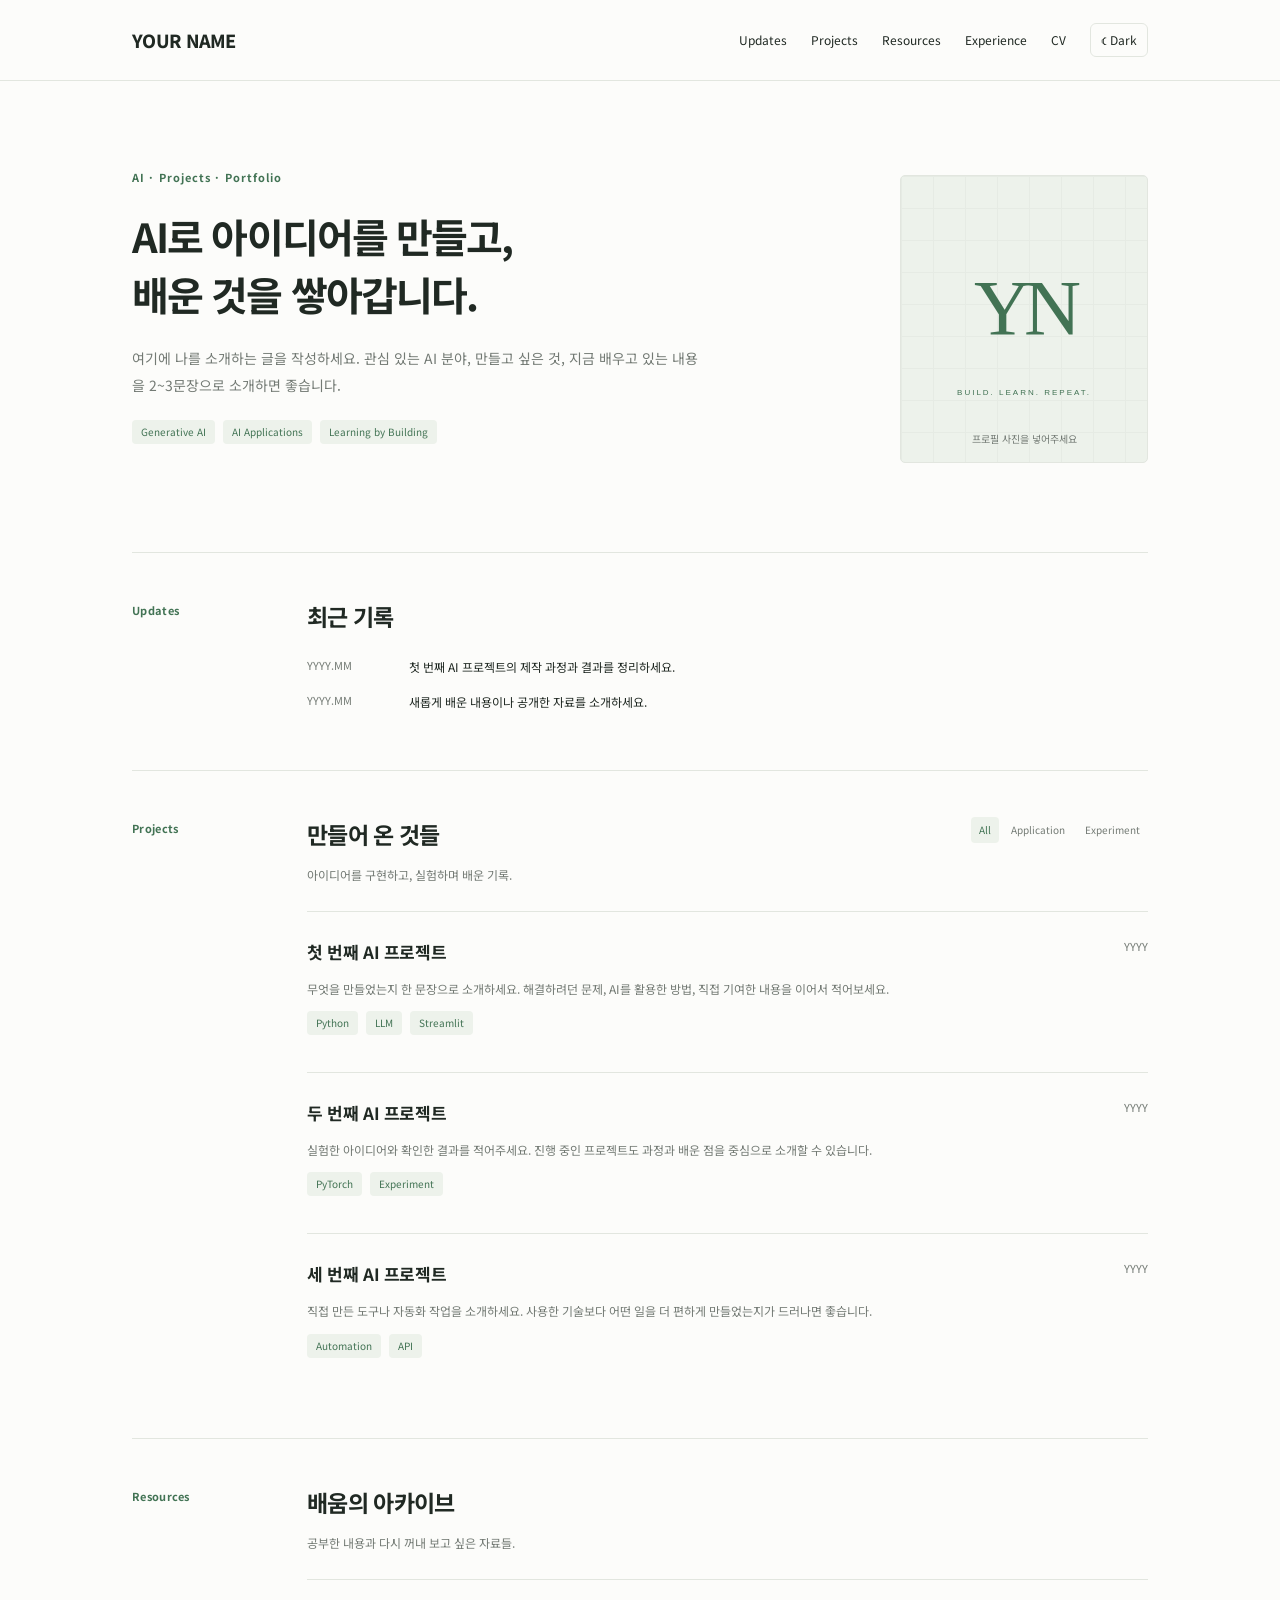
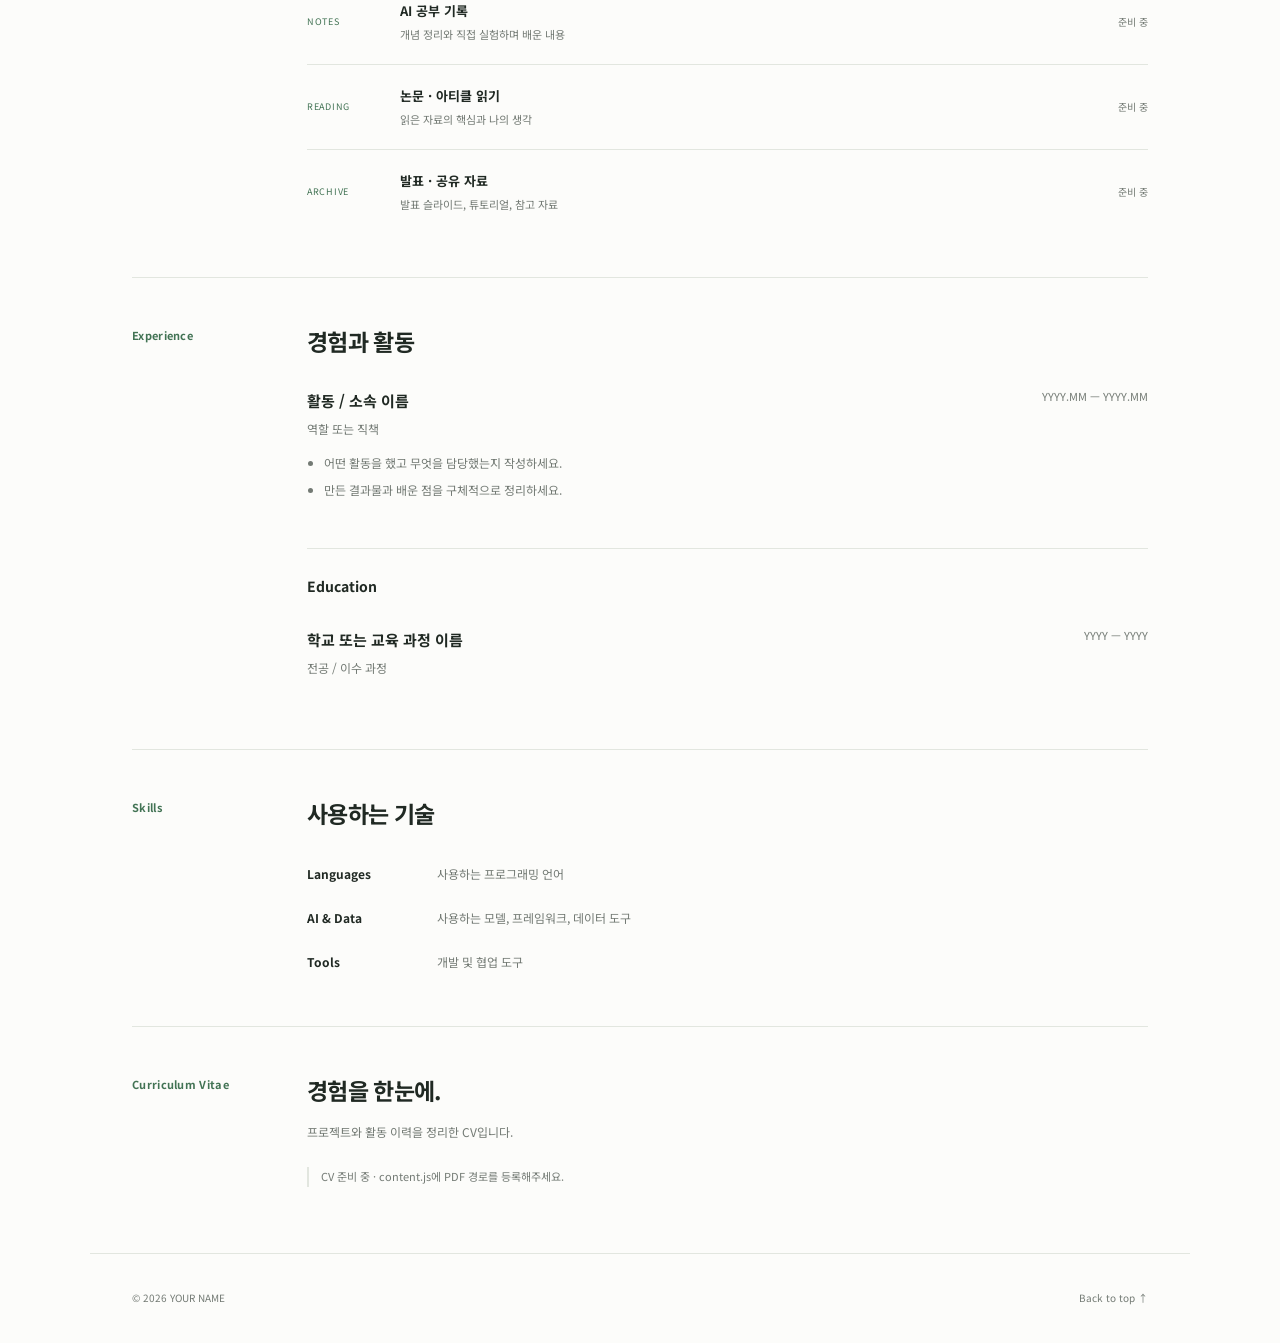
==== index.html @ 08aa9217 "Add portfolio website" ====
<!doctype html>
<html lang="ko">
<head>
  <meta charset="UTF-8">
  <meta name="viewport" content="width=device-width, initial-scale=1">
  <meta name="description" content="AI 프로젝트와 학습 자료, 경험을 기록하는 개인 포트폴리오">
  <meta name="color-scheme" content="light dark">
  <title>AI Portfolio</title>
  <link rel="stylesheet" href="style.css">
  <script src="content.js" defer></script>
  <script src="script.js" defer></script>
</head>
<body>
  <a class="skip" href="#main">본문으로 이동</a>
  <header><nav class="container" aria-label="주 메뉴">
    <a class="brand" href="#" data-name>YOUR NAME</a>
    <button class="menu-toggle" aria-expanded="false" aria-controls="navigation">메뉴 <span>☰</span></button>
    <div id="navigation"><a href="#updates">Updates</a><a href="#projects">Projects</a><a href="#resources">Resources</a><a href="#experience">Experience</a><a href="#cv">CV</a><button id="theme" aria-label="어두운 테마로 전환">☾ <span>Dark</span></button></div>
  </nav></header>
  <main id="main" class="container">
    <section class="hero" aria-labelledby="headline">
      <div><p class="eyebrow" id="role"></p><h1 id="headline"></h1><p class="intro" id="intro"></p><div class="tags" id="interests"></div><div class="contact" id="contact"></div></div>
      <div class="portrait" id="portrait"><div class="portrait-grid"></div><div class="monogram" aria-hidden="true">YN<span>BUILD. LEARN. REPEAT.</span></div><span class="photo-note">프로필 사진을 넣어주세요</span></div>
    </section>
    <section id="updates" class="section"><div class="section-label">Updates</div><div class="section-content"><h2>최근 기록</h2><div id="updates-list"></div></div></section>
    <section id="projects" class="section"><div class="section-label">Projects</div><div class="section-content"><div class="section-heading"><div><h2>만들어 온 것들</h2><p class="muted">아이디어를 구현하고, 실험하며 배운 기록.</p></div><div class="filters" role="group" aria-label="프로젝트 필터"><button class="active" data-filter="All" aria-pressed="true">All</button><button data-filter="Application" aria-pressed="false">Application</button><button data-filter="Experiment" aria-pressed="false">Experiment</button></div></div><div id="project-list"></div><p id="empty-projects" hidden>이 분류에 등록된 프로젝트가 없습니다.</p></div></section>
    <section id="resources" class="section"><div class="section-label">Resources</div><div class="section-content"><h2>배움의 아카이브</h2><p class="muted">공부한 내용과 다시 꺼내 보고 싶은 자료들.</p><div id="resource-list"></div></div></section>
    <section id="experience" class="section"><div class="section-label">Experience</div><div class="section-content"><h2>경험과 활동</h2><div id="experience-list"></div><h3 class="subheading">Education</h3><div id="education-list"></div></div></section>
    <section id="skills" class="section"><div class="section-label">Skills</div><div class="section-content"><h2>사용하는 기술</h2><div id="skills-list"></div></div></section>
    <section id="cv" class="section cv-section"><div class="section-label">Curriculum Vitae</div><div class="section-content"><h2>경험을 한눈에.</h2><p class="muted">프로젝트와 활동 이력을 정리한 CV입니다.</p><a id="cv-link" class="button" hidden target="_blank" rel="noopener">CV 보기 <span>↗</span></a><p id="cv-placeholder" class="setup-note">CV 준비 중 · content.js에 PDF 경로를 등록해주세요.</p></div></section>
  </main>
  <footer class="container"><p>© <span id="year"></span> <span data-name>YOUR NAME</span></p><a href="#">Back to top ↑</a></footer>
</body>
</html>
---- style.css ----
@import url('https://fonts.googleapis.com/css2?family=Noto+Sans+KR:wght@400;500;600;700;800&display=swap');
:root{--bg:#fcfcfa;--text:#202923;--muted:#737a74;--line:#e2e6df;--accent:#427354;--soft:#edf2eb;--head:rgba(252,252,250,.95)}
:root[data-theme=dark]{--bg:#151c18;--text:#e2e9e1;--muted:#a0ada2;--line:#334037;--accent:#a6c9aa;--soft:#253329;--head:rgba(21,28,24,.95);color-scheme:dark}
*{box-sizing:border-box}html{scroll-behavior:smooth;scroll-padding-top:100px}body{margin:0;background:var(--bg);color:var(--text);font-family:'Noto Sans KR',Arial,sans-serif;font-size:14px;line-height:1.8}a{color:inherit;text-decoration:none}a:hover{color:var(--accent)}button{font:inherit;color:inherit;cursor:pointer}button:focus-visible,a:focus-visible{outline:2px solid var(--accent);outline-offset:5px}.container{max-width:1100px;margin:0 auto;padding:0 42px}header{position:sticky;top:0;z-index:10;background:var(--head);border-bottom:1px solid var(--line);backdrop-filter:blur(12px)}nav{display:flex;align-items:center;justify-content:space-between;min-height:80px}.brand{font-size:18px;font-weight:800;letter-spacing:-.7px}#navigation{display:flex;align-items:center;gap:24px;font-size:12px}#theme{border:1px solid var(--line);background:transparent;padding:5px 10px;border-radius:6px}.menu-toggle{display:none}.hero{display:grid;grid-template-columns:1fr 248px;gap:76px;padding:87px 0 83px;align-items:center}.eyebrow,.section-label{color:var(--accent);font-size:11px;letter-spacing:1.1px;font-weight:700}.eyebrow{margin:0 0 19px}h1{font-size:40px;line-height:1.45;letter-spacing:-1.9px;font-weight:700;margin:0 0 22px;white-space:pre-line}.intro{color:var(--muted);max-width:570px;font-size:14px;line-height:1.95}.tags{display:flex;gap:8px;flex-wrap:wrap;margin-top:21px}.tag{font-size:10px;color:var(--accent);background:var(--soft);padding:3px 9px;border-radius:4px}.contact{display:flex;flex-wrap:wrap;gap:20px;margin-top:25px;font-size:12px;font-weight:600}.portrait{position:relative;height:288px;overflow:hidden;border-radius:5px;background:var(--soft);display:grid;place-items:center;border:1px solid var(--line)}.portrait-grid{position:absolute;inset:0;background-image:linear-gradient(var(--line) 1px,transparent 1px),linear-gradient(90deg,var(--line) 1px,transparent 1px);background-size:32px 32px;opacity:.6}.monogram{z-index:1;text-align:center;font-family:Georgia,serif;font-size:79px;letter-spacing:-7px;color:var(--accent)}.monogram span{display:block;font-family:Arial,sans-serif;font-size:8px;letter-spacing:2px;margin-top:6px}.photo-note{position:absolute;bottom:14px;font-size:10px;color:var(--muted)}.portrait img{width:100%;height:100%;object-fit:cover;position:absolute}.section{display:grid;grid-template-columns:145px 1fr;gap:30px;border-top:1px solid var(--line);padding:43px 0}.section-label{padding-top:5px;letter-spacing:.3px}h2{font-size:23px;letter-spacing:-.7px;margin:0 0 18px;font-weight:700}.muted{color:var(--muted);font-size:12px;margin:-9px 0 25px}.update{display:grid;grid-template-columns:85px 1fr;gap:17px;margin:14px 0;font-size:12px}.date{color:var(--muted);font-size:11px;font-variant-numeric:tabular-nums}.section-heading{display:flex;justify-content:space-between;align-items:start;gap:15px}.filters{display:flex;gap:4px;flex-wrap:wrap;margin-top:3px}.filters button{font-size:10px;border:0;background:transparent;padding:4px 8px;color:var(--muted);border-radius:4px}.filters button.active{background:var(--soft);color:var(--accent)}.project{padding:25px 0;border-top:1px solid var(--line)}.project-top{display:flex;justify-content:space-between;gap:15px}.project h3{font-size:17px;letter-spacing:-.4px;margin:0}.project p{font-size:12px;color:var(--muted);margin:10px 0;max-width:620px}.project .tags{margin-top:12px}.project-links{display:flex;gap:17px;font-size:11px;color:var(--accent);margin-top:12px}.project img{width:100%;max-height:250px;object-fit:cover;margin-bottom:18px;border-radius:5px}.resource{border-top:1px solid var(--line);padding:19px 0;display:grid;grid-template-columns:75px 1fr auto;gap:18px;align-items:center}.resource-type{font-size:9px;letter-spacing:.7px;color:var(--accent)}.resource h3{font-size:13px;margin:0}.resource p{font-size:11px;color:var(--muted);margin:3px 0 0}.resource-status{color:var(--muted);font-size:10px}.entry{padding:7px 0 23px}.entry-top{display:flex;justify-content:space-between;gap:20px}.entry h3{margin:0;font-size:15px}.entry p{font-size:12px;color:var(--muted);margin:4px 0}.entry ul{padding-left:17px;font-size:12px;color:var(--muted);margin:12px 0 0}.entry li{padding-bottom:5px}.subheading{font-size:14px;margin:20px 0 20px;padding-top:25px;border-top:1px solid var(--line)}.skill{display:grid;grid-template-columns:115px 1fr;padding:11px 0;font-size:12px;gap:15px}.skill span{color:var(--muted)}.button{display:inline-flex;gap:35px;background:var(--accent);color:var(--bg);padding:10px 18px;border-radius:4px;font-size:12px}.button:hover{color:var(--bg);opacity:.85}.setup-note{color:var(--muted);font-size:11px;border-left:2px solid var(--line);padding-left:12px}.cv-section{padding-bottom:55px}footer{border-top:1px solid var(--line);display:flex;justify-content:space-between;align-items:center;min-height:90px;color:var(--muted);font-size:10px}.skip{position:absolute;top:-100px}.skip:focus{top:10px;z-index:20;background:var(--bg);padding:10px}[hidden]{display:none!important}
@media(max-width:900px){.container{padding:0 26px}#navigation{gap:15px}.hero{gap:35px;grid-template-columns:1fr 210px}h1{font-size:33px}.portrait{height:255px}.section{grid-template-columns:110px 1fr;gap:20px}.section-heading{display:block}.filters{margin:-8px 0 22px}}
@media(max-width:650px){html{scroll-padding-top:85px}.container{padding:0 23px}nav{min-height:67px}.menu-toggle{display:block;background:none;border:0;font-size:12px}.menu-toggle span{margin-left:8px}#navigation{display:none;position:absolute;top:67px;left:0;right:0;background:var(--bg);border-bottom:1px solid var(--line);padding:20px 24px;flex-wrap:wrap;gap:20px}#navigation.open{display:flex}.hero{grid-template-columns:1fr;padding:48px 0;gap:29px}h1{font-size:32px}.portrait{width:170px;height:188px;grid-row:1}.monogram{font-size:54px}.photo-note{font-size:8px}.hero .eyebrow{font-size:10px}.section{grid-template-columns:1fr;gap:14px;padding:31px 0}.section-label{font-size:10px}h2{font-size:21px}.entry-top{display:block}.resource{grid-template-columns:60px 1fr auto;gap:10px}.skill{grid-template-columns:95px 1fr}.update{grid-template-columns:70px 1fr;gap:10px}footer{padding-top:15px!important;padding-bottom:15px!important}}
@media(prefers-reduced-motion:reduce){html{scroll-behavior:auto}}
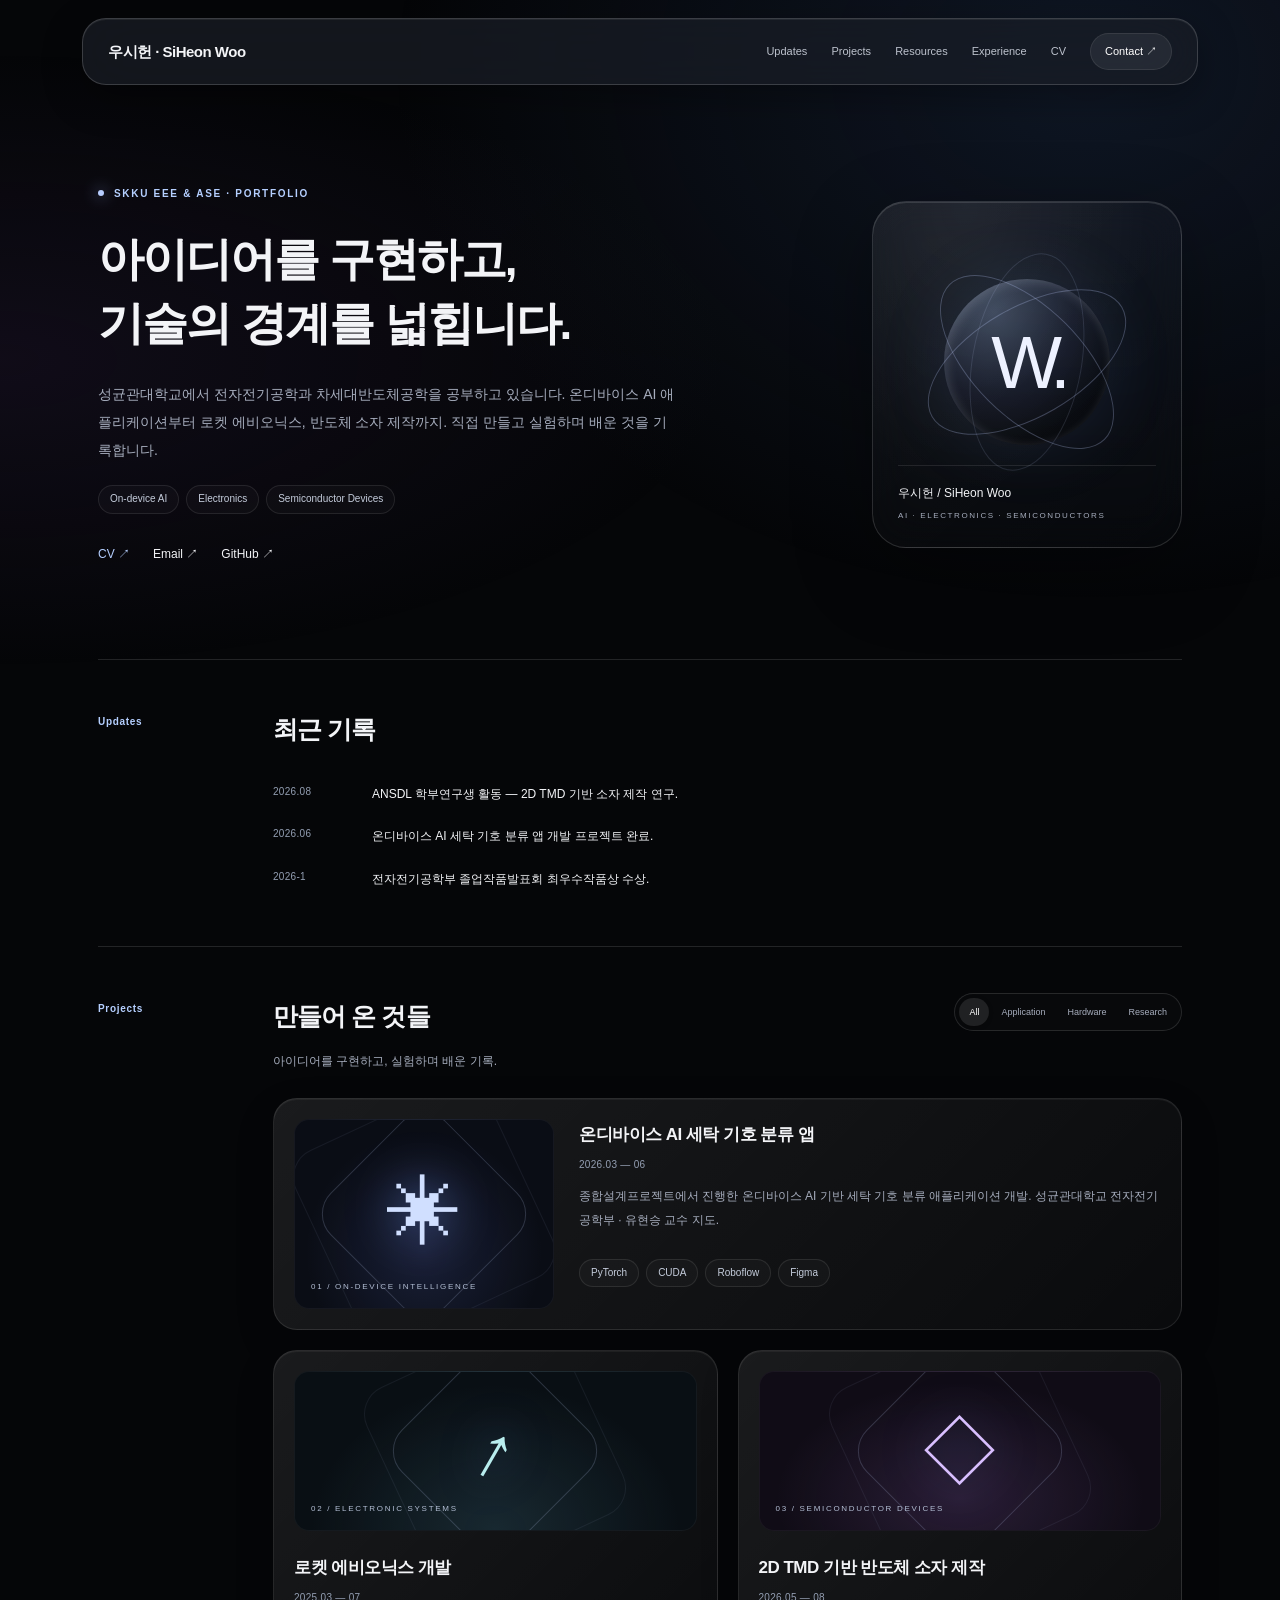
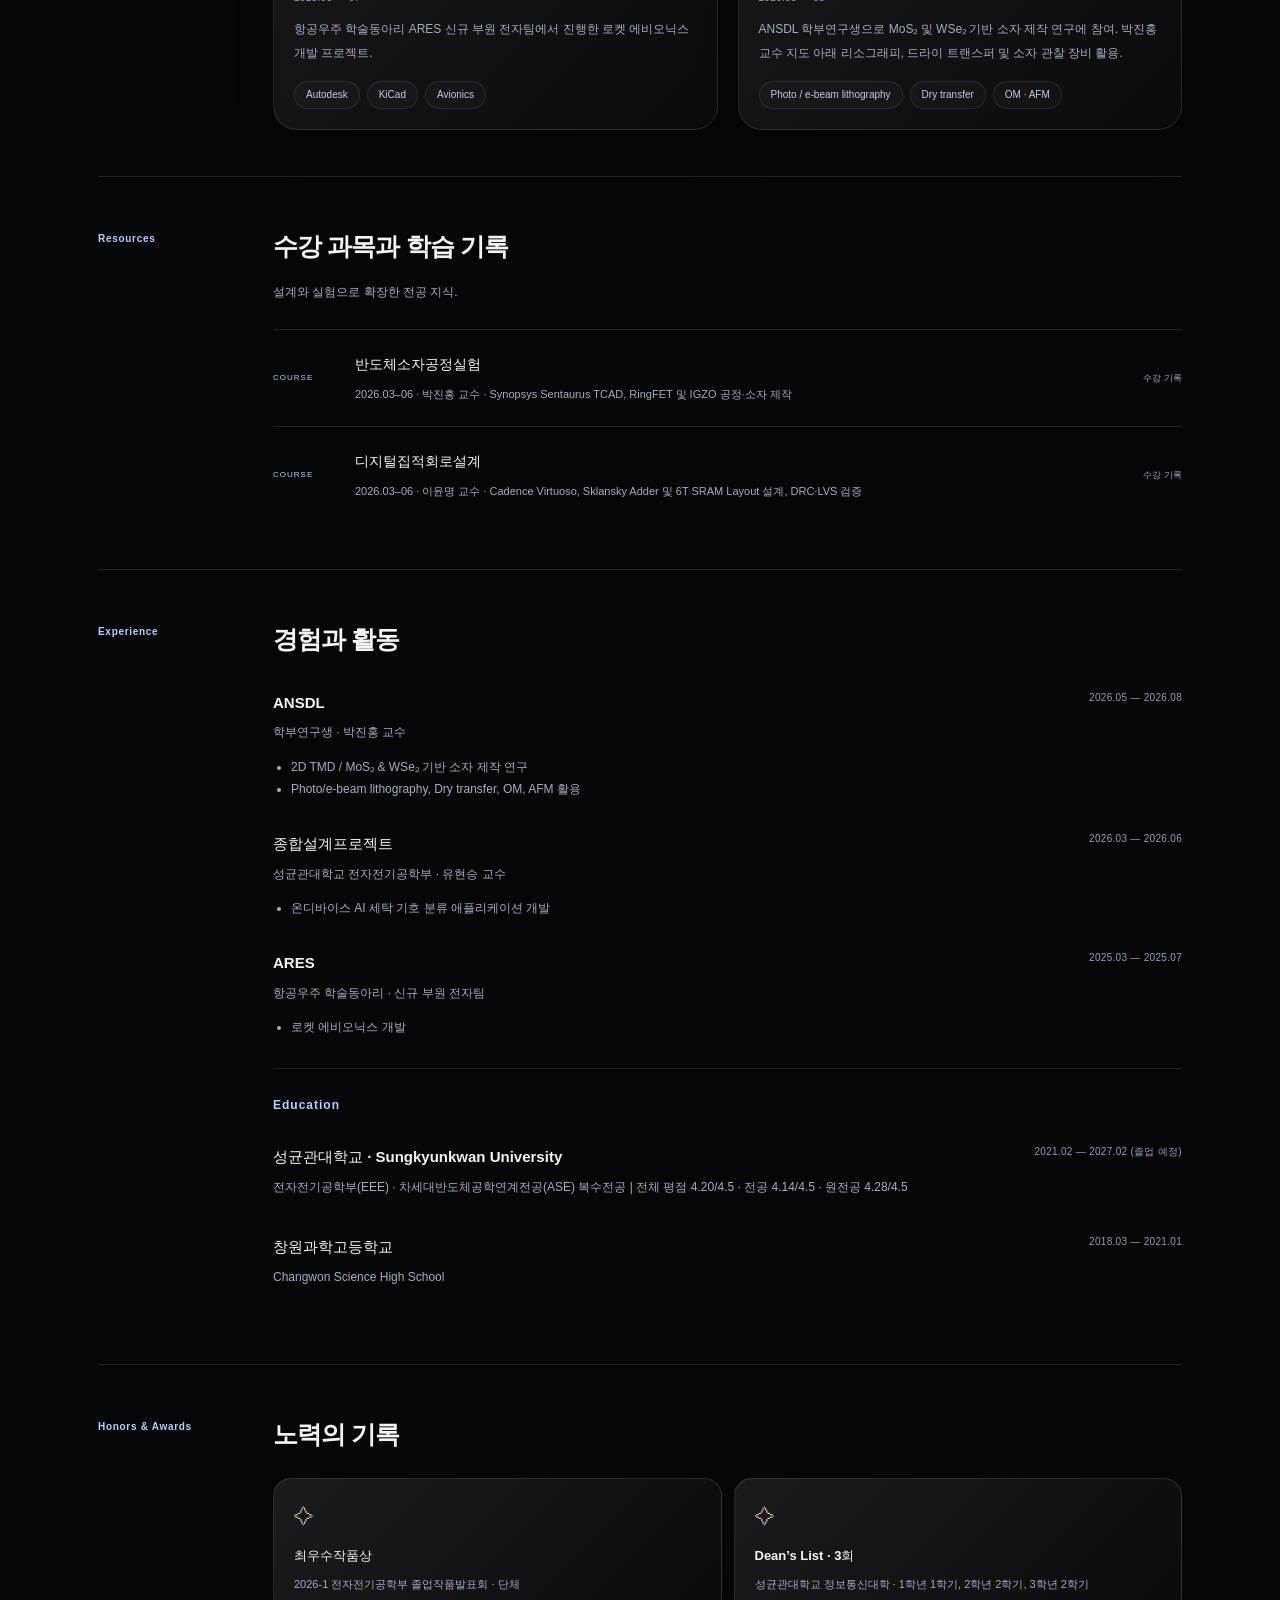
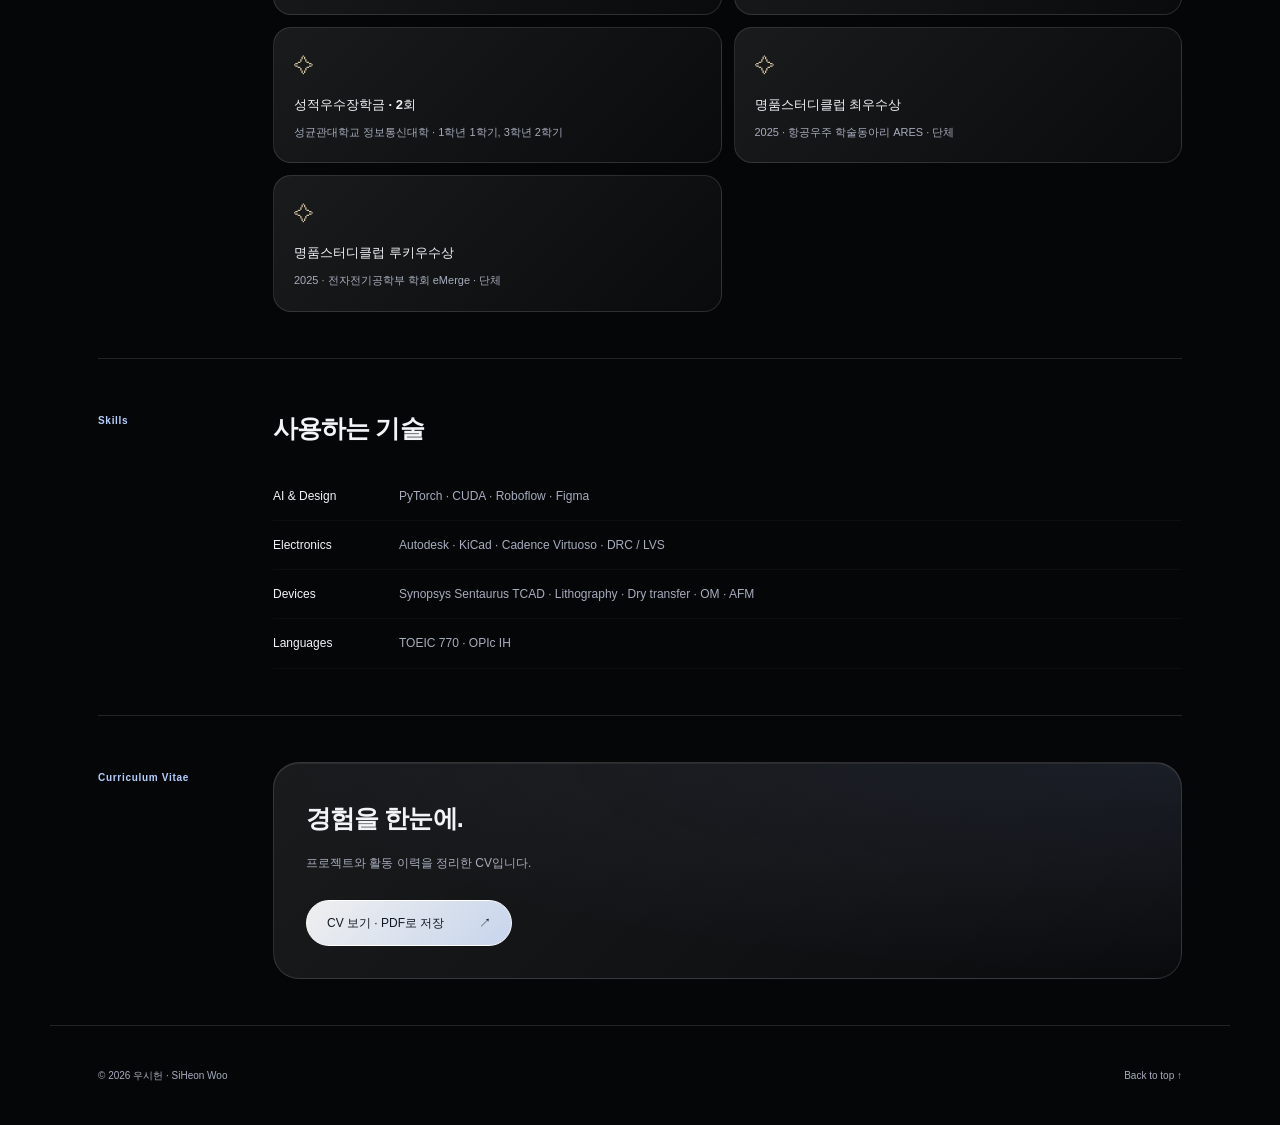
==== commit 156918aa: "Add files via upload" ====
--- a/index.html
+++ b/index.html
@@ -1,34 +1,35 @@
-<!doctype html>
-<html lang="ko">
-<head>
-  <meta charset="UTF-8">
-  <meta name="viewport" content="width=device-width, initial-scale=1">
-  <meta name="description" content="AI 프로젝트와 학습 자료, 경험을 기록하는 개인 포트폴리오">
-  <meta name="color-scheme" content="light dark">
-  <title>AI Portfolio</title>
-  <link rel="stylesheet" href="style.css">
-  <script src="content.js" defer></script>
-  <script src="script.js" defer></script>
-</head>
-<body>
-  <a class="skip" href="#main">본문으로 이동</a>
-  <header><nav class="container" aria-label="주 메뉴">
-    <a class="brand" href="#" data-name>YOUR NAME</a>
-    <button class="menu-toggle" aria-expanded="false" aria-controls="navigation">메뉴 <span>☰</span></button>
-    <div id="navigation"><a href="#updates">Updates</a><a href="#projects">Projects</a><a href="#resources">Resources</a><a href="#experience">Experience</a><a href="#cv">CV</a><button id="theme" aria-label="어두운 테마로 전환">☾ <span>Dark</span></button></div>
-  </nav></header>
-  <main id="main" class="container">
-    <section class="hero" aria-labelledby="headline">
-      <div><p class="eyebrow" id="role"></p><h1 id="headline"></h1><p class="intro" id="intro"></p><div class="tags" id="interests"></div><div class="contact" id="contact"></div></div>
-      <div class="portrait" id="portrait"><div class="portrait-grid"></div><div class="monogram" aria-hidden="true">YN<span>BUILD. LEARN. REPEAT.</span></div><span class="photo-note">프로필 사진을 넣어주세요</span></div>
-    </section>
-    <section id="updates" class="section"><div class="section-label">Updates</div><div class="section-content"><h2>최근 기록</h2><div id="updates-list"></div></div></section>
-    <section id="projects" class="section"><div class="section-label">Projects</div><div class="section-content"><div class="section-heading"><div><h2>만들어 온 것들</h2><p class="muted">아이디어를 구현하고, 실험하며 배운 기록.</p></div><div class="filters" role="group" aria-label="프로젝트 필터"><button class="active" data-filter="All" aria-pressed="true">All</button><button data-filter="Application" aria-pressed="false">Application</button><button data-filter="Experiment" aria-pressed="false">Experiment</button></div></div><div id="project-list"></div><p id="empty-projects" hidden>이 분류에 등록된 프로젝트가 없습니다.</p></div></section>
-    <section id="resources" class="section"><div class="section-label">Resources</div><div class="section-content"><h2>배움의 아카이브</h2><p class="muted">공부한 내용과 다시 꺼내 보고 싶은 자료들.</p><div id="resource-list"></div></div></section>
-    <section id="experience" class="section"><div class="section-label">Experience</div><div class="section-content"><h2>경험과 활동</h2><div id="experience-list"></div><h3 class="subheading">Education</h3><div id="education-list"></div></div></section>
-    <section id="skills" class="section"><div class="section-label">Skills</div><div class="section-content"><h2>사용하는 기술</h2><div id="skills-list"></div></div></section>
-    <section id="cv" class="section cv-section"><div class="section-label">Curriculum Vitae</div><div class="section-content"><h2>경험을 한눈에.</h2><p class="muted">프로젝트와 활동 이력을 정리한 CV입니다.</p><a id="cv-link" class="button" hidden target="_blank" rel="noopener">CV 보기 <span>↗</span></a><p id="cv-placeholder" class="setup-note">CV 준비 중 · content.js에 PDF 경로를 등록해주세요.</p></div></section>
-  </main>
-  <footer class="container"><p>© <span id="year"></span> <span data-name>YOUR NAME</span></p><a href="#">Back to top ↑</a></footer>
-</body>
-</html>
+<!doctype html>
+<html lang="ko" data-theme="dark">
+<head>
+  <meta charset="UTF-8">
+  <meta name="viewport" content="width=device-width, initial-scale=1">
+  <meta name="description" content="우시헌의 포트폴리오 — 온디바이스 AI, 전자 시스템, 반도체 소자 연구와 프로젝트">
+  <meta name="color-scheme" content="dark">
+  <title>우시헌 · SiHeon Woo — Portfolio</title>
+  <link rel="stylesheet" href="style.css">
+  <script src="content.js" defer></script>
+  <script src="script.js" defer></script>
+</head>
+<body>
+  <a class="skip" href="#main">본문으로 이동</a>
+  <header><nav class="container" aria-label="주 메뉴">
+    <a class="brand" href="#" data-name>SiHeon Woo</a>
+    <button class="menu-toggle" aria-expanded="false" aria-controls="navigation">메뉴 <span>☰</span></button>
+    <div id="navigation"><a href="#updates">Updates</a><a href="#projects">Projects</a><a href="#resources">Resources</a><a href="#experience">Experience</a><a href="#cv">CV</a><a class="nav-contact" href="mailto:woosh315@g.skku.edu">Contact ↗</a></div>
+  </nav></header>
+  <main id="main" class="container">
+    <section class="hero" aria-labelledby="headline">
+      <div><p class="eyebrow" id="role"></p><h1 id="headline"></h1><p class="intro" id="intro"></p><div class="tags" id="interests"></div><div class="contact" id="contact"></div></div>
+      <div class="portrait" id="portrait"><div class="orbital" aria-hidden="true"><i></i><i></i><i></i><b>W.</b></div><div class="identity"><span>우시헌 / SiHeon Woo</span><small>AI · ELECTRONICS · SEMICONDUCTORS</small></div></div>
+    </section>
+    <section id="updates" class="section"><div class="section-label">Updates</div><div class="section-content"><h2>최근 기록</h2><div id="updates-list"></div></div></section>
+    <section id="projects" class="section"><div class="section-label">Projects</div><div class="section-content"><div class="section-heading"><div><h2>만들어 온 것들</h2><p class="muted">아이디어를 구현하고, 실험하며 배운 기록.</p></div><div class="filters" role="group" aria-label="프로젝트 필터"><button class="active" data-filter="All" aria-pressed="true">All</button><button data-filter="Application" aria-pressed="false">Application</button><button data-filter="Hardware" aria-pressed="false">Hardware</button><button data-filter="Research" aria-pressed="false">Research</button></div></div><div id="project-list"></div><p id="empty-projects" hidden>이 분류에 등록된 프로젝트가 없습니다.</p></div></section>
+    <section id="resources" class="section"><div class="section-label">Resources</div><div class="section-content"><h2>수강 과목과 학습 기록</h2><p class="muted">설계와 실험으로 확장한 전공 지식.</p><div id="resource-list"></div></div></section>
+    <section id="experience" class="section"><div class="section-label">Experience</div><div class="section-content"><h2>경험과 활동</h2><div id="experience-list"></div><h3 class="subheading">Education</h3><div id="education-list"></div></div></section>
+    <section id="awards" class="section"><div class="section-label">Honors & Awards</div><div class="section-content"><h2>노력의 기록</h2><div id="awards-list"></div></div></section>
+    <section id="skills" class="section"><div class="section-label">Skills</div><div class="section-content"><h2>사용하는 기술</h2><div id="skills-list"></div></div></section>
+    <section id="cv" class="section cv-section"><div class="section-label">Curriculum Vitae</div><div class="section-content"><h2>경험을 한눈에.</h2><p class="muted">프로젝트와 활동 이력을 정리한 CV입니다.</p><a id="cv-link" class="button" hidden target="_blank" rel="noopener">CV 보기 · PDF로 저장 <span>↗</span></a><p id="cv-placeholder" class="setup-note">CV를 준비하고 있습니다.</p></div></section>
+  </main>
+  <footer class="container"><p>© <span id="year"></span> <span data-name>SiHeon Woo</span></p><a href="#">Back to top ↑</a></footer>
+</body>
+</html>
--- a/style.css
+++ b/style.css
@@ -1,7 +1,9 @@
-@import url('https://fonts.googleapis.com/css2?family=Noto+Sans+KR:wght@400;500;600;700;800&display=swap');
-:root{--bg:#fcfcfa;--text:#202923;--muted:#737a74;--line:#e2e6df;--accent:#427354;--soft:#edf2eb;--head:rgba(252,252,250,.95)}
-:root[data-theme=dark]{--bg:#151c18;--text:#e2e9e1;--muted:#a0ada2;--line:#334037;--accent:#a6c9aa;--soft:#253329;--head:rgba(21,28,24,.95);color-scheme:dark}
-*{box-sizing:border-box}html{scroll-behavior:smooth;scroll-padding-top:100px}body{margin:0;background:var(--bg);color:var(--text);font-family:'Noto Sans KR',Arial,sans-serif;font-size:14px;line-height:1.8}a{color:inherit;text-decoration:none}a:hover{color:var(--accent)}button{font:inherit;color:inherit;cursor:pointer}button:focus-visible,a:focus-visible{outline:2px solid var(--accent);outline-offset:5px}.container{max-width:1100px;margin:0 auto;padding:0 42px}header{position:sticky;top:0;z-index:10;background:var(--head);border-bottom:1px solid var(--line);backdrop-filter:blur(12px)}nav{display:flex;align-items:center;justify-content:space-between;min-height:80px}.brand{font-size:18px;font-weight:800;letter-spacing:-.7px}#navigation{display:flex;align-items:center;gap:24px;font-size:12px}#theme{border:1px solid var(--line);background:transparent;padding:5px 10px;border-radius:6px}.menu-toggle{display:none}.hero{display:grid;grid-template-columns:1fr 248px;gap:76px;padding:87px 0 83px;align-items:center}.eyebrow,.section-label{color:var(--accent);font-size:11px;letter-spacing:1.1px;font-weight:700}.eyebrow{margin:0 0 19px}h1{font-size:40px;line-height:1.45;letter-spacing:-1.9px;font-weight:700;margin:0 0 22px;white-space:pre-line}.intro{color:var(--muted);max-width:570px;font-size:14px;line-height:1.95}.tags{display:flex;gap:8px;flex-wrap:wrap;margin-top:21px}.tag{font-size:10px;color:var(--accent);background:var(--soft);padding:3px 9px;border-radius:4px}.contact{display:flex;flex-wrap:wrap;gap:20px;margin-top:25px;font-size:12px;font-weight:600}.portrait{position:relative;height:288px;overflow:hidden;border-radius:5px;background:var(--soft);display:grid;place-items:center;border:1px solid var(--line)}.portrait-grid{position:absolute;inset:0;background-image:linear-gradient(var(--line) 1px,transparent 1px),linear-gradient(90deg,var(--line) 1px,transparent 1px);background-size:32px 32px;opacity:.6}.monogram{z-index:1;text-align:center;font-family:Georgia,serif;font-size:79px;letter-spacing:-7px;color:var(--accent)}.monogram span{display:block;font-family:Arial,sans-serif;font-size:8px;letter-spacing:2px;margin-top:6px}.photo-note{position:absolute;bottom:14px;font-size:10px;color:var(--muted)}.portrait img{width:100%;height:100%;object-fit:cover;position:absolute}.section{display:grid;grid-template-columns:145px 1fr;gap:30px;border-top:1px solid var(--line);padding:43px 0}.section-label{padding-top:5px;letter-spacing:.3px}h2{font-size:23px;letter-spacing:-.7px;margin:0 0 18px;font-weight:700}.muted{color:var(--muted);font-size:12px;margin:-9px 0 25px}.update{display:grid;grid-template-columns:85px 1fr;gap:17px;margin:14px 0;font-size:12px}.date{color:var(--muted);font-size:11px;font-variant-numeric:tabular-nums}.section-heading{display:flex;justify-content:space-between;align-items:start;gap:15px}.filters{display:flex;gap:4px;flex-wrap:wrap;margin-top:3px}.filters button{font-size:10px;border:0;background:transparent;padding:4px 8px;color:var(--muted);border-radius:4px}.filters button.active{background:var(--soft);color:var(--accent)}.project{padding:25px 0;border-top:1px solid var(--line)}.project-top{display:flex;justify-content:space-between;gap:15px}.project h3{font-size:17px;letter-spacing:-.4px;margin:0}.project p{font-size:12px;color:var(--muted);margin:10px 0;max-width:620px}.project .tags{margin-top:12px}.project-links{display:flex;gap:17px;font-size:11px;color:var(--accent);margin-top:12px}.project img{width:100%;max-height:250px;object-fit:cover;margin-bottom:18px;border-radius:5px}.resource{border-top:1px solid var(--line);padding:19px 0;display:grid;grid-template-columns:75px 1fr auto;gap:18px;align-items:center}.resource-type{font-size:9px;letter-spacing:.7px;color:var(--accent)}.resource h3{font-size:13px;margin:0}.resource p{font-size:11px;color:var(--muted);margin:3px 0 0}.resource-status{color:var(--muted);font-size:10px}.entry{padding:7px 0 23px}.entry-top{display:flex;justify-content:space-between;gap:20px}.entry h3{margin:0;font-size:15px}.entry p{font-size:12px;color:var(--muted);margin:4px 0}.entry ul{padding-left:17px;font-size:12px;color:var(--muted);margin:12px 0 0}.entry li{padding-bottom:5px}.subheading{font-size:14px;margin:20px 0 20px;padding-top:25px;border-top:1px solid var(--line)}.skill{display:grid;grid-template-columns:115px 1fr;padding:11px 0;font-size:12px;gap:15px}.skill span{color:var(--muted)}.button{display:inline-flex;gap:35px;background:var(--accent);color:var(--bg);padding:10px 18px;border-radius:4px;font-size:12px}.button:hover{color:var(--bg);opacity:.85}.setup-note{color:var(--muted);font-size:11px;border-left:2px solid var(--line);padding-left:12px}.cv-section{padding-bottom:55px}footer{border-top:1px solid var(--line);display:flex;justify-content:space-between;align-items:center;min-height:90px;color:var(--muted);font-size:10px}.skip{position:absolute;top:-100px}.skip:focus{top:10px;z-index:20;background:var(--bg);padding:10px}[hidden]{display:none!important}
-@media(max-width:900px){.container{padding:0 26px}#navigation{gap:15px}.hero{gap:35px;grid-template-columns:1fr 210px}h1{font-size:33px}.portrait{height:255px}.section{grid-template-columns:110px 1fr;gap:20px}.section-heading{display:block}.filters{margin:-8px 0 22px}}
-@media(max-width:650px){html{scroll-padding-top:85px}.container{padding:0 23px}nav{min-height:67px}.menu-toggle{display:block;background:none;border:0;font-size:12px}.menu-toggle span{margin-left:8px}#navigation{display:none;position:absolute;top:67px;left:0;right:0;background:var(--bg);border-bottom:1px solid var(--line);padding:20px 24px;flex-wrap:wrap;gap:20px}#navigation.open{display:flex}.hero{grid-template-columns:1fr;padding:48px 0;gap:29px}h1{font-size:32px}.portrait{width:170px;height:188px;grid-row:1}.monogram{font-size:54px}.photo-note{font-size:8px}.hero .eyebrow{font-size:10px}.section{grid-template-columns:1fr;gap:14px;padding:31px 0}.section-label{font-size:10px}h2{font-size:21px}.entry-top{display:block}.resource{grid-template-columns:60px 1fr auto;gap:10px}.skill{grid-template-columns:95px 1fr}.update{grid-template-columns:70px 1fr;gap:10px}footer{padding-top:15px!important;padding-bottom:15px!important}}
-@media(prefers-reduced-motion:reduce){html{scroll-behavior:auto}}
+/* Midnight glass — buildless, responsive portfolio */
+:root{color-scheme:dark;--bg:#050608;--text:#f3f4f7;--muted:#a6adbd;--accent:#b5cfff;--line:rgba(255,255,255,.12);--glass:linear-gradient(135deg,rgba(255,255,255,.085),rgba(255,255,255,.025));font-family:-apple-system,BlinkMacSystemFont,"Segoe UI","Malgun Gothic",sans-serif}
+*{box-sizing:border-box}html{scroll-behavior:smooth;scroll-padding-top:120px}body{margin:0;color:var(--text);background:var(--bg);font-size:14px;line-height:1.85}body:before{content:"";position:fixed;inset:0;z-index:-1;background:radial-gradient(ellipse at 85% 8%,#18253d88,transparent 45%),radial-gradient(ellipse at 0% 40%,#21163166,transparent 40%);pointer-events:none}a{color:inherit;text-decoration:none}button{font:inherit;color:inherit;cursor:pointer}a,button{ -webkit-tap-highlight-color:transparent}a:hover{color:var(--accent)}a:focus-visible,button:focus-visible{outline:2px solid var(--accent);outline-offset:5px}.container{max-width:1180px;margin:auto;padding:0 48px}header{position:sticky;top:18px;z-index:10;margin:18px auto 0;max-width:1116px;width:calc(100% - 48px);border:1px solid rgba(255,255,255,.17);border-radius:24px;background:rgba(25,29,37,.74);backdrop-filter:blur(28px) saturate(140%);-webkit-backdrop-filter:blur(28px) saturate(140%);box-shadow:inset 0 1px 0 #ffffff12,0 12px 40px #0005}nav.container{padding:0 25px;min-height:65px;display:flex;align-items:center;justify-content:space-between;gap:20px}.brand{font-weight:650;font-size:15px;letter-spacing:-.5px}#navigation{display:flex;align-items:center;gap:24px;font-size:11px;color:#bdc2cd}.nav-contact{padding:7px 14px;background:#ffffff12;border:1px solid #ffffff15;border-radius:30px;color:white}.menu-toggle{display:none}.hero{display:grid;grid-template-columns:1fr 310px;align-items:center;gap:64px;padding:100px 0 94px}.eyebrow,.section-label{font-size:10px;font-weight:600;letter-spacing:1.7px;color:var(--accent)}.eyebrow{margin:0 0 23px}.eyebrow:before{content:"";display:inline-block;width:6px;height:6px;border-radius:50%;background:#b8ceff;box-shadow:0 0 16px #9bbdff;margin:0 10px 1px 0}h1{font-size:clamp(30px,3.7vw,46px);line-height:1.4;letter-spacing:-2px;margin:0 0 25px;font-weight:650;white-space:pre-line}.intro{max-width:580px;color:var(--muted);font-size:14px;line-height:2}.tags{display:flex;gap:7px;flex-wrap:wrap;margin-top:21px}.tag{font-size:10px;padding:4px 11px;border:1px solid #ffffff18;background:#ffffff06;border-radius:30px;color:#c5cddc}.contact{display:flex;gap:23px;margin-top:29px;font-size:12px}.contact a:first-child{color:var(--accent)}.portrait{height:347px;border:1px solid #ffffff24;border-radius:34px;background:radial-gradient(ellipse at 30% 0%,#ffffff12,transparent 60%),linear-gradient(140deg,#ffffff09,#ffffff02);box-shadow:inset 0 1px 0 #ffffff1f,0 24px 80px #0005;position:relative;overflow:hidden;display:flex;align-items:center;justify-content:center;backdrop-filter:blur(20px)}.orbital{position:relative;width:220px;height:220px;display:grid;place-items:center;margin-top:-25px}.orbital:before{content:"";position:absolute;inset:27px;border-radius:50%;background:radial-gradient(circle at 30% 20%,#adcbff45,#4d589522 45%,#0004 75%);box-shadow:inset 2px 3px 12px #e1ecff33,0 0 70px #7397ee20}.orbital b{font-size:75px;font-weight:300;letter-spacing:-8px;z-index:1;color:#edf1ff}.orbital i{position:absolute;width:220px;height:110px;border:1px solid #bfceff44;border-radius:50%;transform:rotate(-30deg)}.orbital i:nth-child(2){transform:rotate(45deg)}.orbital i:nth-child(3){transform:rotate(100deg);border-color:#bfceff22}.identity{position:absolute;bottom:24px;left:25px;right:25px;border-top:1px solid #ffffff18;padding-top:14px}.identity span{font-size:12px}.identity small{display:block;font-size:8px;letter-spacing:1.6px;color:var(--muted);margin-top:3px}.portrait img{width:100%;height:100%;object-fit:cover}.section{display:grid;grid-template-columns:145px minmax(0,1fr);gap:30px;padding:46px 0;border-top:1px solid var(--line)}.section-label{padding-top:7px;letter-spacing:.7px}h2{font-size:25px;font-weight:600;letter-spacing:-.9px;margin:0 0 21px}.muted{font-size:12px;color:var(--muted);margin:-10px 0 26px}.update{display:grid;grid-template-columns:85px 1fr;gap:14px;font-size:12px;padding:10px 0}.date{color:#949fb3;font-size:10px;letter-spacing:.3px;white-space:nowrap}.section-heading{display:flex;align-items:start;justify-content:space-between;gap:15px}.filters{display:flex;gap:2px;padding:4px;border:1px solid var(--line);border-radius:30px;background:#ffffff04;flex-wrap:wrap}.filters button{background:none;border:0;font-size:9px;padding:6px 10px;border-radius:30px;color:var(--muted)}.filters button.active{background:#ffffff19;color:white;box-shadow:0 1px 4px #0005}#project-list{display:grid;gap:20px}.project{padding:20px;border-radius:24px;border:1px solid #ffffff1a;background:var(--glass);box-shadow:inset 0 1px 0 #ffffff0d,0 15px 40px #0002;overflow:hidden;transition:border-color .2s,transform .2s}.project:hover{transform:translateY(-3px);border-color:#b7caff55}.project-visual{height:160px;border-radius:15px;position:relative;display:grid;place-items:center;margin-bottom:21px;overflow:hidden;border:1px solid #ffffff0c;background:radial-gradient(ellipse at 50% 70%,#758cff25,transparent 65%),#0a0d15}.project-visual:before,.project-visual:after{content:"";position:absolute;width:160px;height:160px;border:1px solid #c6d3ff30;transform:rotate(45deg);border-radius:30px}.project-visual:after{width:210px;height:210px;transform:rotate(65deg);border-color:#c6d3ff12}.visual-symbol{font-size:75px;font-weight:200;color:#d0dfff;line-height:1;text-shadow:0 0 45px #799fff88}.visual-caption{position:absolute;bottom:13px;left:16px;font-size:8px;letter-spacing:1.7px;color:#b4bfd5}.rocket{background:radial-gradient(ellipse at 50% 100%,#548ea333,transparent 65%),#090f14}.rocket .visual-symbol{transform:rotate(30deg);color:#b8edee}.chip{background:radial-gradient(ellipse at 50% 80%,#9769bf30,transparent 65%),#100c16}.chip .visual-symbol{color:#d9bfff}.project-top{display:flex;justify-content:space-between;gap:15px;align-items:center}.project h3{font-size:17px;letter-spacing:-.5px;margin:0;font-weight:600}.project p{font-size:12px;color:var(--muted);line-height:1.95;margin:11px 0}.project .tags{margin-top:16px}.project-links{display:flex;gap:18px;margin-top:13px;font-size:11px;color:var(--accent)}.project-links:empty{display:none}.project img{width:100%;border-radius:16px}.resource{display:grid;grid-template-columns:66px 1fr auto;gap:16px;padding:22px 0;border-top:1px solid var(--line);align-items:center}.resource-type{color:var(--accent);font-size:8px;letter-spacing:1px}.resource h3{font-size:14px;margin:0;font-weight:500}.resource p{font-size:11px;color:var(--muted);margin:6px 0 0}.resource-status{font-size:9px;color:var(--muted)}.entry{padding:5px 0 25px}.entry-top{display:flex;justify-content:space-between;gap:15px}.entry h3{font-size:15px;font-weight:550;margin:0}.entry p,.entry li{font-size:12px;color:var(--muted)}.entry p{margin:5px 0}.entry ul{padding-left:18px;margin:12px 0 0}.subheading{font-size:12px;letter-spacing:1px;margin:5px 0 22px;padding-top:25px;border-top:1px solid var(--line);color:var(--accent)}#awards-list{display:grid;grid-template-columns:1fr 1fr;gap:12px}.award{position:relative;padding:20px;border-radius:18px;background:var(--glass);border:1px solid var(--line)}.award-icon{font-size:20px;color:#d7c6a3}.award h3{font-size:13px;margin:8px 0 5px;font-weight:550}.award p{font-size:11px;color:var(--muted);margin:0}.skill{display:grid;grid-template-columns:110px 1fr;gap:16px;padding:13px 0;border-bottom:1px solid #ffffff09;font-size:12px}.skill strong{font-weight:500}.skill span{color:var(--muted)}.cv-section .section-content{padding:32px;border:1px solid #ffffff21;border-radius:26px;background:radial-gradient(ellipse at 100% 0%,#9ab9ff17,transparent 70%),var(--glass);box-shadow:inset 0 1px 0 #ffffff12}.button{display:inline-flex;gap:35px;font-size:12px;border-radius:30px;padding:11px 20px;background:linear-gradient(135deg,#ffffffee,#c7d5ec);color:#121824;border:1px solid #fff}.button:hover{color:#121824;box-shadow:0 0 30px #9bbdff22}.setup-note{font-size:11px;color:var(--muted)}footer.container{display:flex;justify-content:space-between;align-items:center;min-height:100px;border-top:1px solid var(--line);font-size:10px;color:var(--muted)}.skip{position:absolute;top:-100px}.skip:focus{top:8px;z-index:30;background:black;padding:10px}[hidden]{display:none!important}
+@media(min-width:1000px){#project-list{grid-template-columns:1fr 1fr}.project:first-child{grid-column:1/-1;display:grid;grid-template-columns:260px 1fr;gap:0 25px}.project:first-child .project-visual{grid-row:1/5;height:100%;min-height:190px;margin:0}.project:first-child .project-top{display:block}.project:first-child .date{display:block;margin-top:5px}.project:first-child .tags{align-content:start}.project:not(:first-child) .project-top{display:block}.project:not(:first-child) .date{display:block;margin-top:5px}}
+@media(max-width:950px){.container{padding:0 28px}.hero{gap:30px;grid-template-columns:1fr 250px}.portrait{height:300px}#navigation{gap:16px}.section{grid-template-columns:110px minmax(0,1fr);gap:20px}.section-heading{display:block}.filters{display:inline-flex;margin-bottom:22px}h1{font-size:34px}}
+@media(max-width:650px){html{scroll-padding-top:110px}header{top:10px;width:calc(100% - 24px);border-radius:20px;margin-top:10px}nav.container{padding:0 18px;min-height:59px}.brand{font-size:13px}.menu-toggle{display:block;border:0;background:none;font-size:11px}.menu-toggle span{margin-left:6px}#navigation{display:none;position:absolute;left:0;right:0;top:68px;padding:20px;border-radius:20px;background:#171b25f5;border:1px solid #ffffff22;flex-wrap:wrap;gap:20px}#navigation.open{display:flex}.container{padding:0 23px}.hero{grid-template-columns:1fr;padding:52px 0 42px;gap:33px}.hero>div:first-child{order:0}.portrait{height:230px;order:1;width:100%;border-radius:26px}.orbital{margin:-20px 0 0;width:180px;height:180px}.orbital i{width:180px;height:90px}.orbital b{font-size:59px}.identity{bottom:17px;left:20px;right:20px;padding-top:10px}.identity small{font-size:7px}h1{font-size:33px;letter-spacing:-1.6px}.intro{font-size:13px}.eyebrow{font-size:9px}.section{grid-template-columns:1fr;gap:14px;padding:32px 0}.section-label{font-size:9px}h2{font-size:23px}.project{padding:17px;border-radius:21px}.project-top,.entry-top{display:block}.project-top .date{display:block;margin-top:4px}.update{grid-template-columns:70px 1fr;gap:10px}#awards-list{grid-template-columns:1fr}.resource{grid-template-columns:50px 1fr;gap:10px}.resource-status{display:none}.skill{grid-template-columns:90px 1fr;gap:10px}.cv-section .section-content{padding:25px}.project-visual{height:145px}footer.container{font-size:9px}}
+@media(prefers-reduced-motion:reduce){html{scroll-behavior:auto}.project{transition:none}}
+@supports not (backdrop-filter:blur(1px)){header{background:#171b23}.portrait,.project,.award{background-color:#10141c}}
+@media print{body{background:white;color:black}body:before,header,.filters,.project-visual,.portrait,footer{display:none!important}.container{max-width:none;padding:0}.hero{display:block;padding:15px 0}.section{break-inside:avoid;display:block;padding:15px 0}.section-label,.eyebrow,.tag,.muted,.intro,.date,.entry p,.entry li,.project p,.skill span{color:#444}.project,.award,.cv-section .section-content{background:white;box-shadow:none;border:1px solid #ddd}#project-list{display:block}.project{margin:10px 0}.contact a{color:black}}
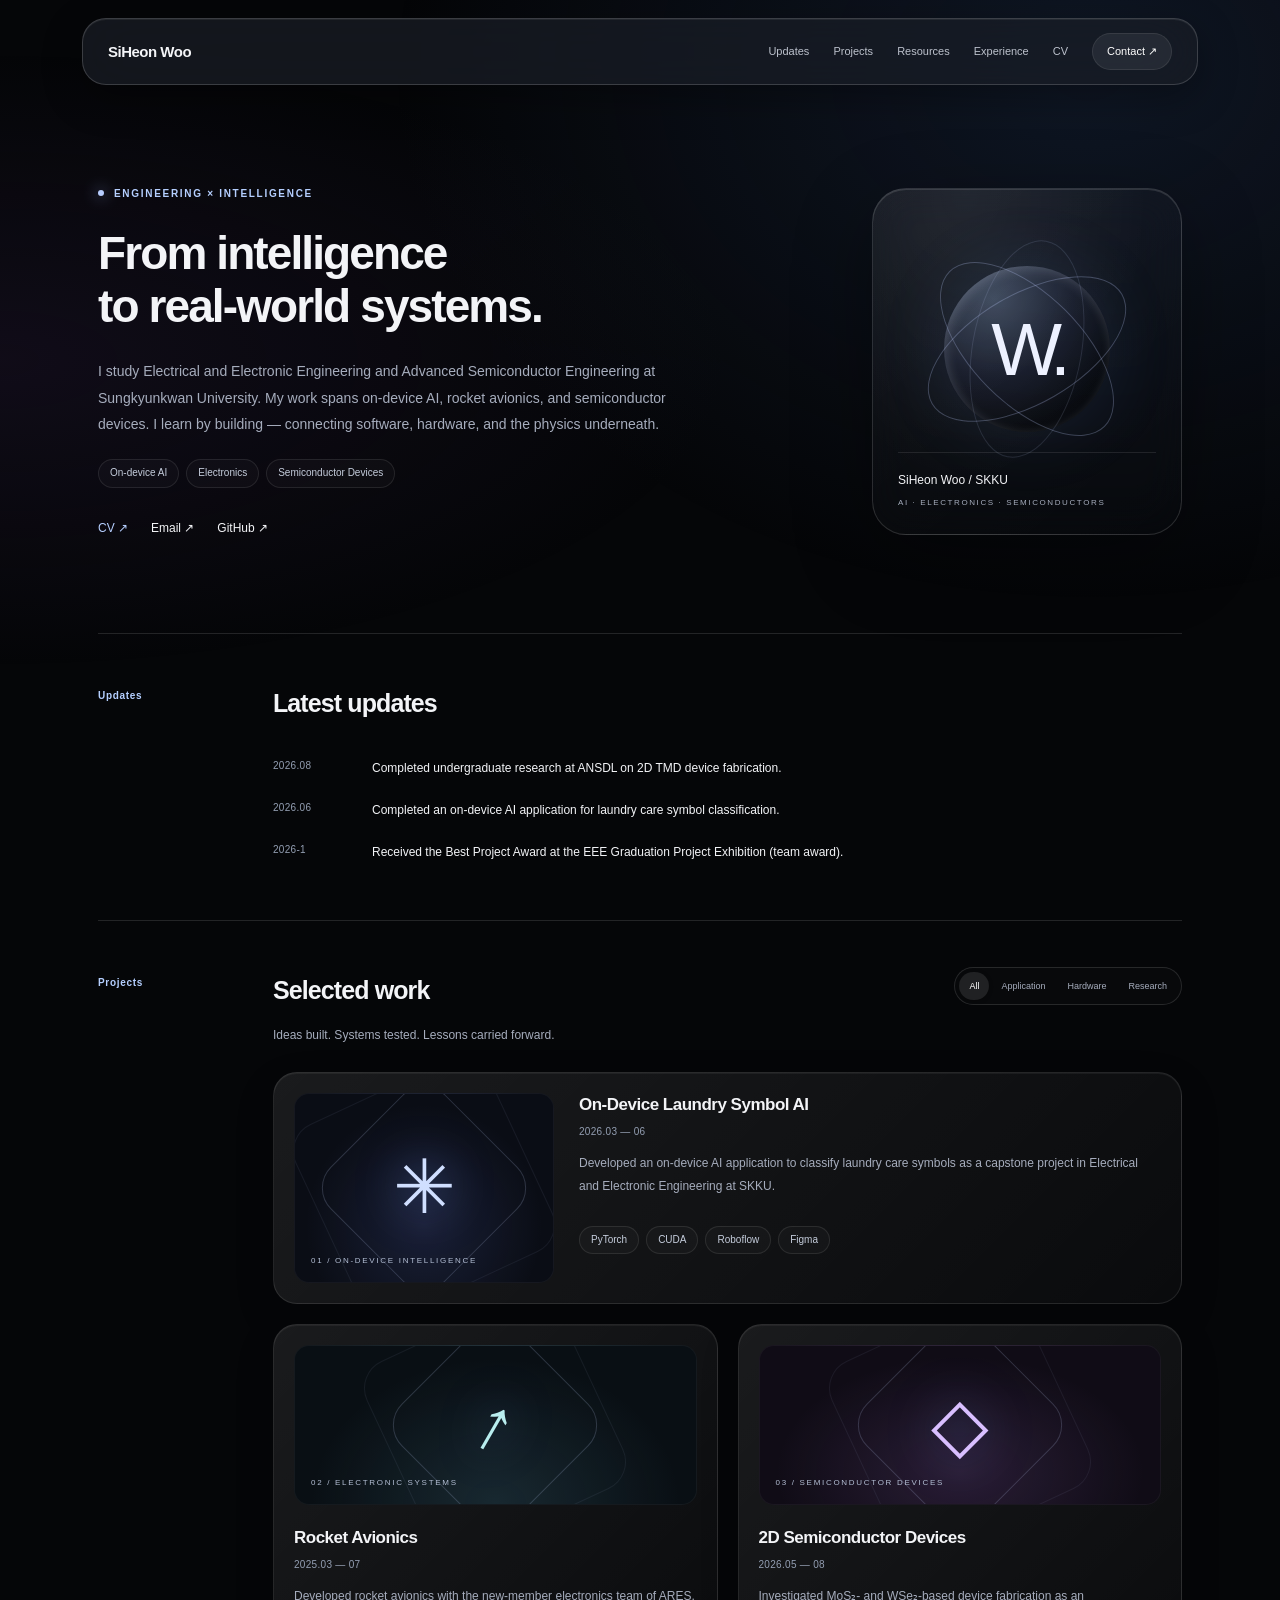
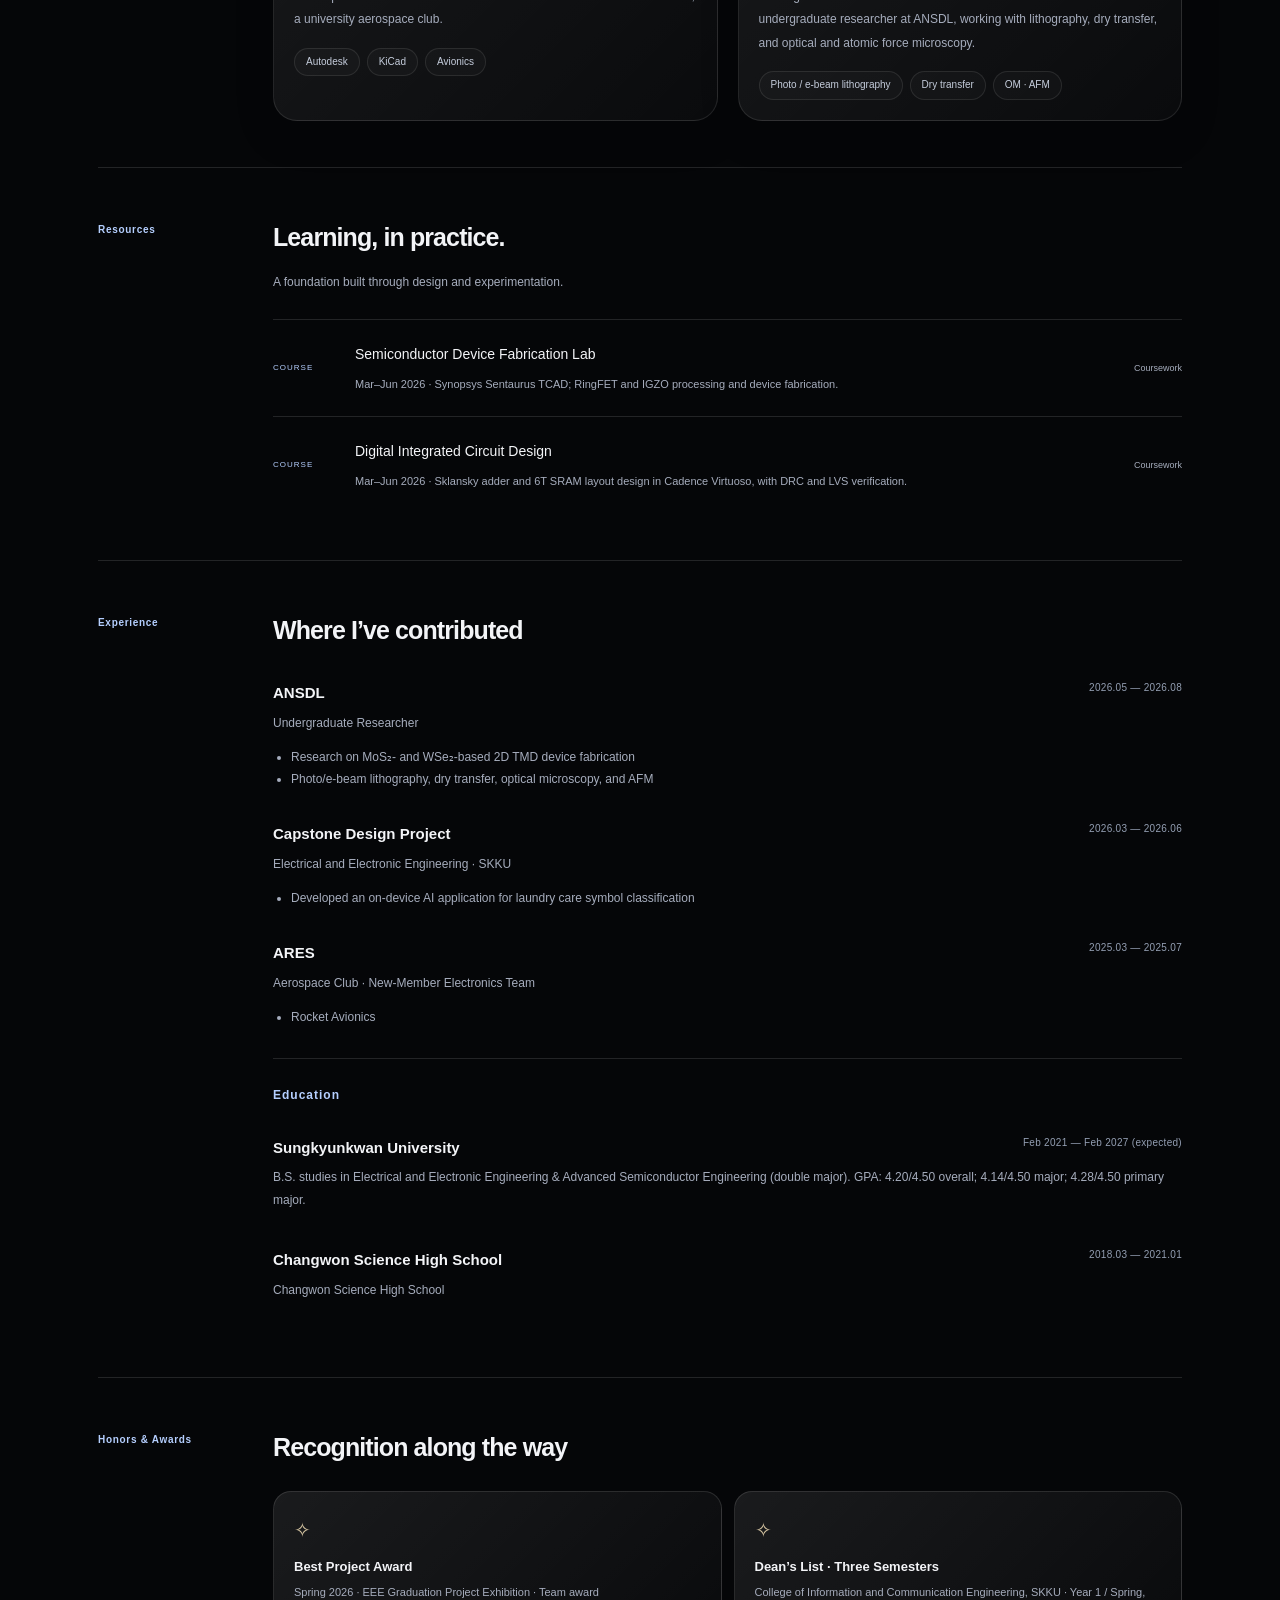
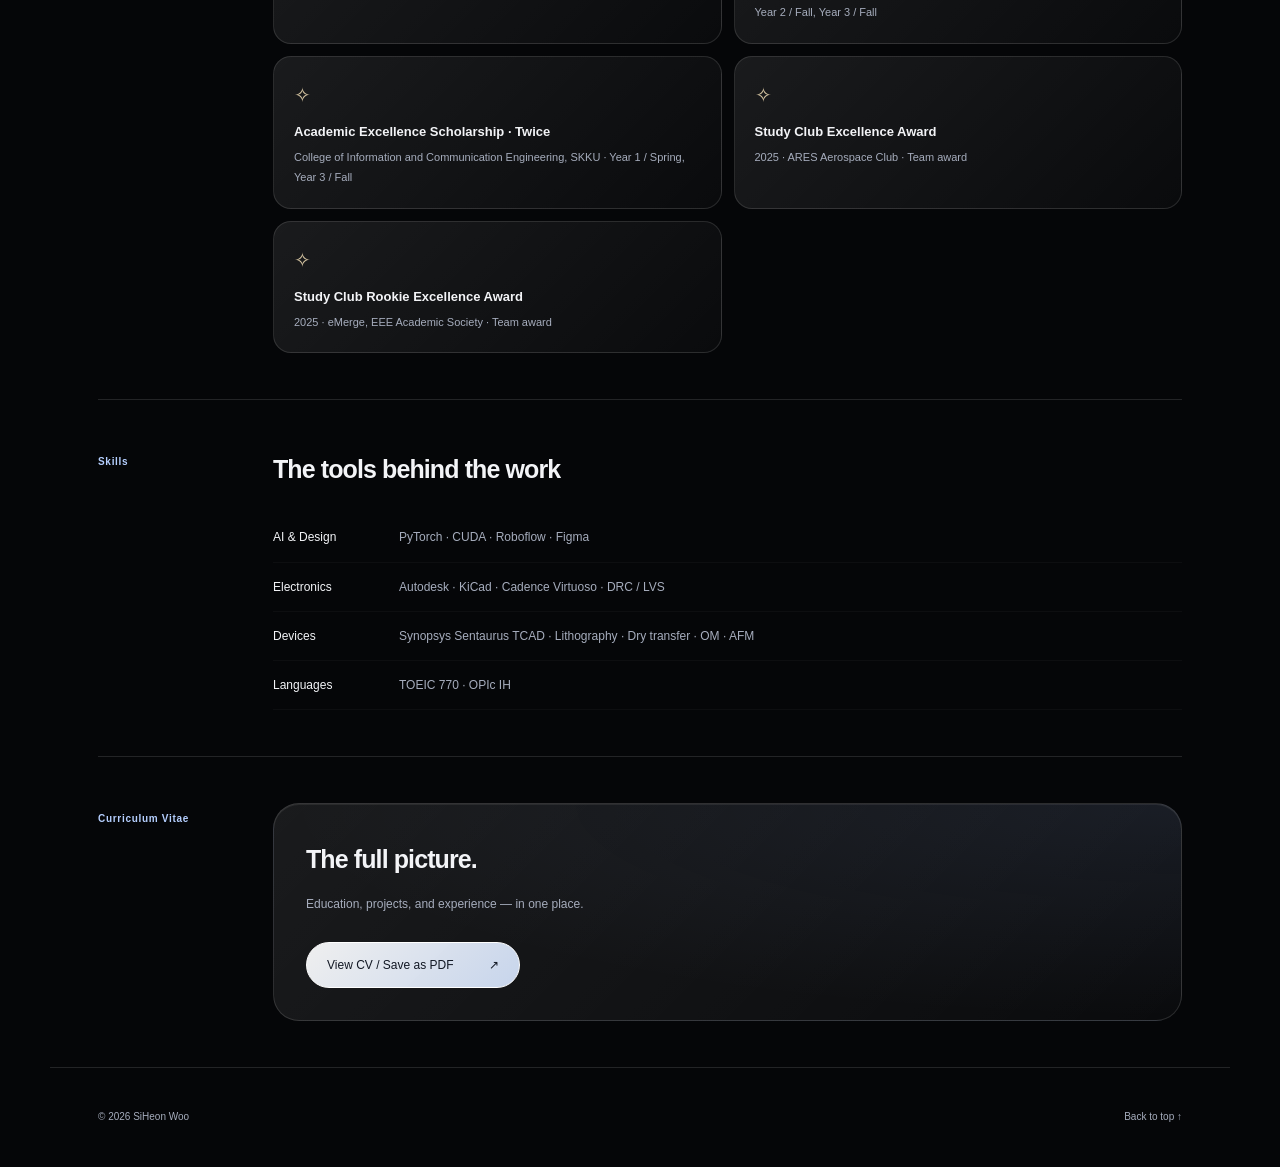
==== commit fc4cfa47: "Add files via upload" ====
--- a/index.html
+++ b/index.html
@@ -1,34 +1,34 @@
 <!doctype html>
-<html lang="ko" data-theme="dark">
+<html lang="en" data-theme="dark">
 <head>
   <meta charset="UTF-8">
   <meta name="viewport" content="width=device-width, initial-scale=1">
-  <meta name="description" content="우시헌의 포트폴리오 — 온디바이스 AI, 전자 시스템, 반도체 소자 연구와 프로젝트">
+  <meta name="description" content="SiHeon Woo — Engineering portfolio spanning on-device AI, electronics, and semiconductor devices.">
   <meta name="color-scheme" content="dark">
-  <title>우시헌 · SiHeon Woo — Portfolio</title>
-  <link rel="stylesheet" href="style.css">
-  <script src="content.js" defer></script>
-  <script src="script.js" defer></script>
+  <title>SiHeon Woo — Portfolio</title>
+  <link rel="stylesheet" href="style.css?v=en-2">
+  <script src="content.js?v=en-2" defer></script>
+  <script src="script.js?v=en-2" defer></script>
 </head>
 <body>
-  <a class="skip" href="#main">본문으로 이동</a>
-  <header><nav class="container" aria-label="주 메뉴">
+  <a class="skip" href="#main">Skip to content</a>
+  <header><nav class="container" aria-label="Main navigation">
     <a class="brand" href="#" data-name>SiHeon Woo</a>
-    <button class="menu-toggle" aria-expanded="false" aria-controls="navigation">메뉴 <span>☰</span></button>
+    <button class="menu-toggle" aria-expanded="false" aria-controls="navigation">Menu <span>☰</span></button>
     <div id="navigation"><a href="#updates">Updates</a><a href="#projects">Projects</a><a href="#resources">Resources</a><a href="#experience">Experience</a><a href="#cv">CV</a><a class="nav-contact" href="mailto:woosh315@g.skku.edu">Contact ↗</a></div>
   </nav></header>
   <main id="main" class="container">
     <section class="hero" aria-labelledby="headline">
       <div><p class="eyebrow" id="role"></p><h1 id="headline"></h1><p class="intro" id="intro"></p><div class="tags" id="interests"></div><div class="contact" id="contact"></div></div>
-      <div class="portrait" id="portrait"><div class="orbital" aria-hidden="true"><i></i><i></i><i></i><b>W.</b></div><div class="identity"><span>우시헌 / SiHeon Woo</span><small>AI · ELECTRONICS · SEMICONDUCTORS</small></div></div>
+      <div class="portrait" id="portrait"><div class="orbital" aria-hidden="true"><i></i><i></i><i></i><b>W.</b></div><div class="identity"><span>SiHeon Woo / SKKU</span><small>AI · ELECTRONICS · SEMICONDUCTORS</small></div></div>
     </section>
-    <section id="updates" class="section"><div class="section-label">Updates</div><div class="section-content"><h2>최근 기록</h2><div id="updates-list"></div></div></section>
-    <section id="projects" class="section"><div class="section-label">Projects</div><div class="section-content"><div class="section-heading"><div><h2>만들어 온 것들</h2><p class="muted">아이디어를 구현하고, 실험하며 배운 기록.</p></div><div class="filters" role="group" aria-label="프로젝트 필터"><button class="active" data-filter="All" aria-pressed="true">All</button><button data-filter="Application" aria-pressed="false">Application</button><button data-filter="Hardware" aria-pressed="false">Hardware</button><button data-filter="Research" aria-pressed="false">Research</button></div></div><div id="project-list"></div><p id="empty-projects" hidden>이 분류에 등록된 프로젝트가 없습니다.</p></div></section>
-    <section id="resources" class="section"><div class="section-label">Resources</div><div class="section-content"><h2>수강 과목과 학습 기록</h2><p class="muted">설계와 실험으로 확장한 전공 지식.</p><div id="resource-list"></div></div></section>
-    <section id="experience" class="section"><div class="section-label">Experience</div><div class="section-content"><h2>경험과 활동</h2><div id="experience-list"></div><h3 class="subheading">Education</h3><div id="education-list"></div></div></section>
-    <section id="awards" class="section"><div class="section-label">Honors & Awards</div><div class="section-content"><h2>노력의 기록</h2><div id="awards-list"></div></div></section>
-    <section id="skills" class="section"><div class="section-label">Skills</div><div class="section-content"><h2>사용하는 기술</h2><div id="skills-list"></div></div></section>
-    <section id="cv" class="section cv-section"><div class="section-label">Curriculum Vitae</div><div class="section-content"><h2>경험을 한눈에.</h2><p class="muted">프로젝트와 활동 이력을 정리한 CV입니다.</p><a id="cv-link" class="button" hidden target="_blank" rel="noopener">CV 보기 · PDF로 저장 <span>↗</span></a><p id="cv-placeholder" class="setup-note">CV를 준비하고 있습니다.</p></div></section>
+    <section id="updates" class="section"><div class="section-label">Updates</div><div class="section-content"><h2>Latest updates</h2><div id="updates-list"></div></div></section>
+    <section id="projects" class="section"><div class="section-label">Projects</div><div class="section-content"><div class="section-heading"><div><h2>Selected work</h2><p class="muted">Ideas built. Systems tested. Lessons carried forward.</p></div><div class="filters" role="group" aria-label="Filter projects"><button class="active" data-filter="All" aria-pressed="true">All</button><button data-filter="Application" aria-pressed="false">Application</button><button data-filter="Hardware" aria-pressed="false">Hardware</button><button data-filter="Research" aria-pressed="false">Research</button></div></div><div id="project-list"></div><p id="empty-projects" hidden>No projects in this category yet.</p></div></section>
+    <section id="resources" class="section"><div class="section-label">Resources</div><div class="section-content"><h2>Learning, in practice.</h2><p class="muted">A foundation built through design and experimentation.</p><div id="resource-list"></div></div></section>
+    <section id="experience" class="section"><div class="section-label">Experience</div><div class="section-content"><h2>Where I’ve contributed</h2><div id="experience-list"></div><h3 class="subheading">Education</h3><div id="education-list"></div></div></section>
+    <section id="awards" class="section"><div class="section-label">Honors & Awards</div><div class="section-content"><h2>Recognition along the way</h2><div id="awards-list"></div></div></section>
+    <section id="skills" class="section"><div class="section-label">Skills</div><div class="section-content"><h2>The tools behind the work</h2><div id="skills-list"></div></div></section>
+    <section id="cv" class="section cv-section"><div class="section-label">Curriculum Vitae</div><div class="section-content"><h2>The full picture.</h2><p class="muted">Education, projects, and experience — in one place.</p><a id="cv-link" class="button" hidden target="_blank" rel="noopener">View CV / Save as PDF <span>↗</span></a><p id="cv-placeholder" class="setup-note">CV coming soon.</p></div></section>
   </main>
   <footer class="container"><p>© <span id="year"></span> <span data-name>SiHeon Woo</span></p><a href="#">Back to top ↑</a></footer>
 </body>
--- a/style.css
+++ b/style.css
@@ -7,3 +7,6 @@
 @media(prefers-reduced-motion:reduce){html{scroll-behavior:auto}.project{transition:none}}
 @supports not (backdrop-filter:blur(1px)){header{background:#171b23}.portrait,.project,.award{background-color:#10141c}}
 @media print{body{background:white;color:black}body:before,header,.filters,.project-visual,.portrait,footer{display:none!important}.container{max-width:none;padding:0}.hero{display:block;padding:15px 0}.section{break-inside:avoid;display:block;padding:15px 0}.section-label,.eyebrow,.tag,.muted,.intro,.date,.entry p,.entry li,.project p,.skill span{color:#444}.project,.award,.cv-section .section-content{background:white;box-shadow:none;border:1px solid #ddd}#project-list{display:block}.project{margin:10px 0}.contact a{color:black}}
+
+/* English typography */
+h1{letter-spacing:-1.9px;line-height:1.16;font-weight:600}.intro{line-height:1.9}.project h3{line-height:1.45}.section-label{overflow-wrap:break-word}.entry-top{flex-wrap:wrap}.entry-top .date{white-space:normal}.project .date{white-space:normal}.award h3{line-height:1.55}@media(max-width:650px){h1{font-size:36px;letter-spacing:-1.4px}.section-label{letter-spacing:1.2px}}
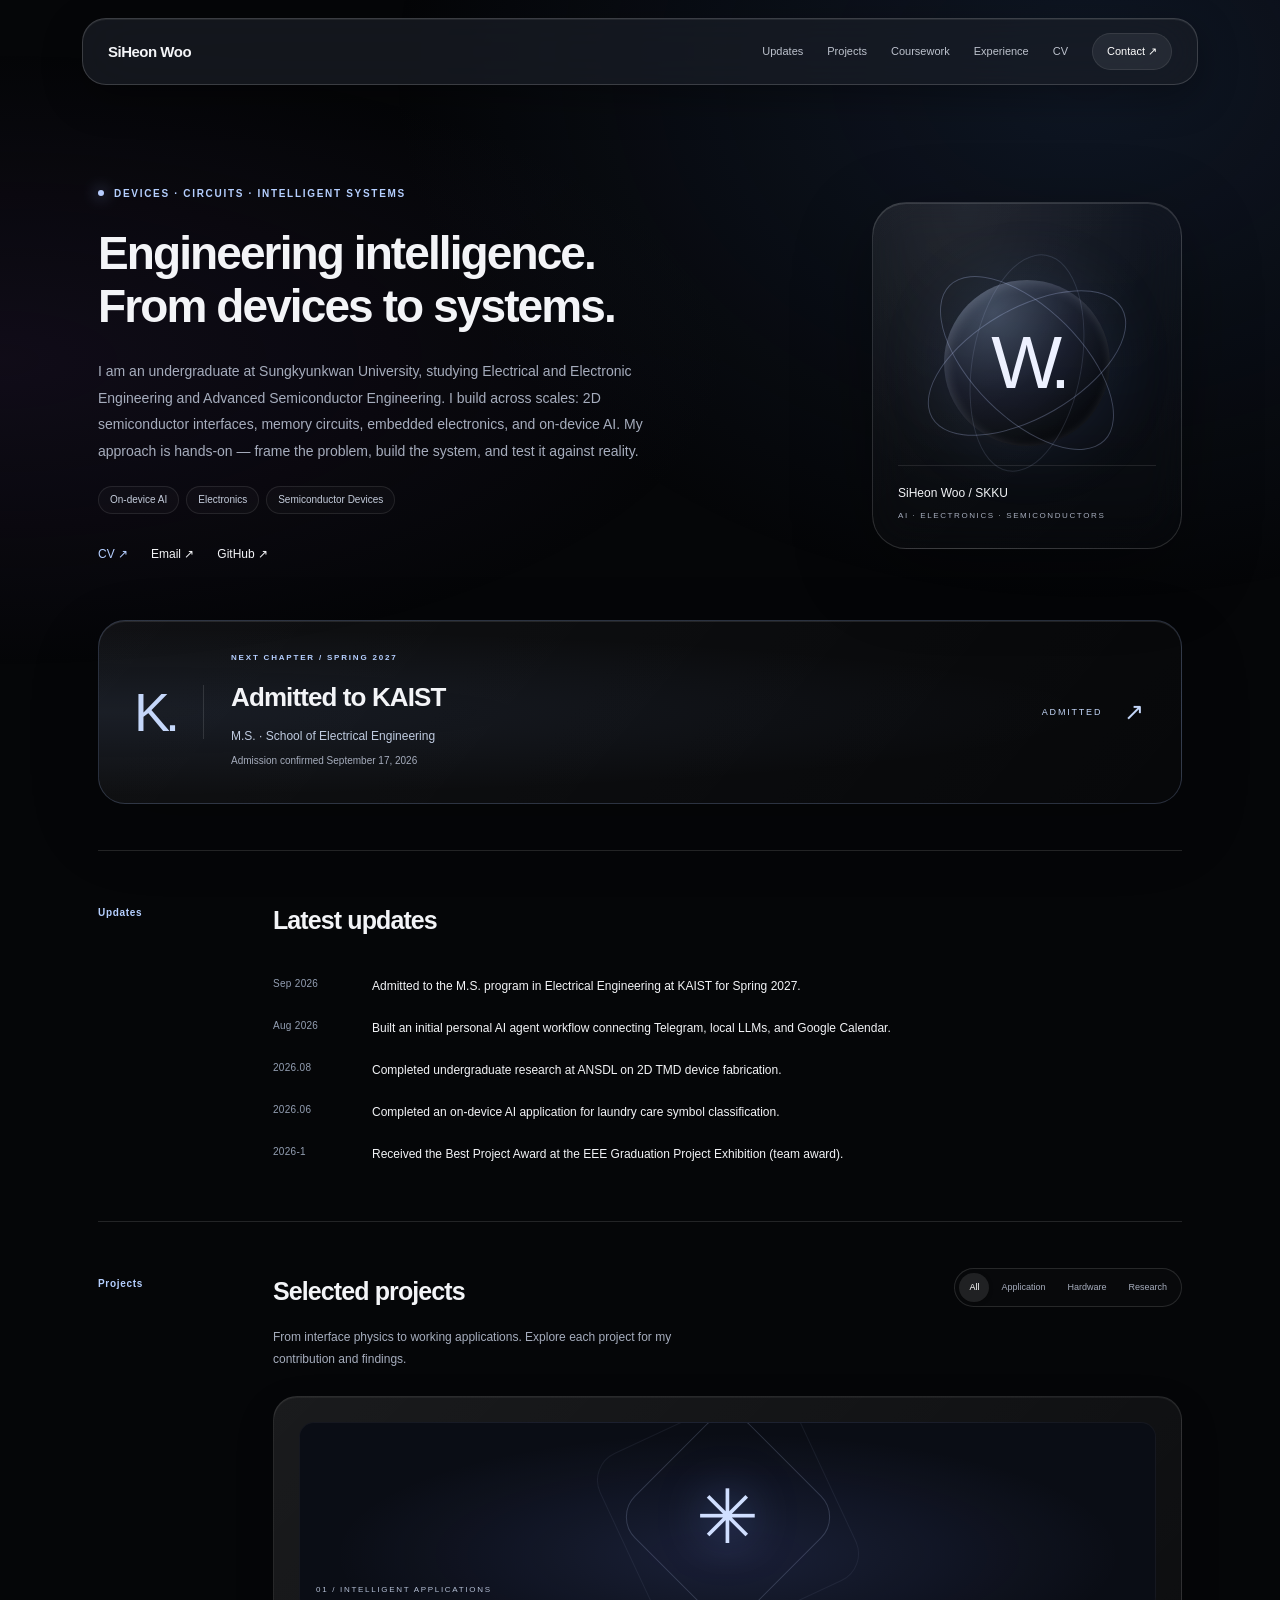
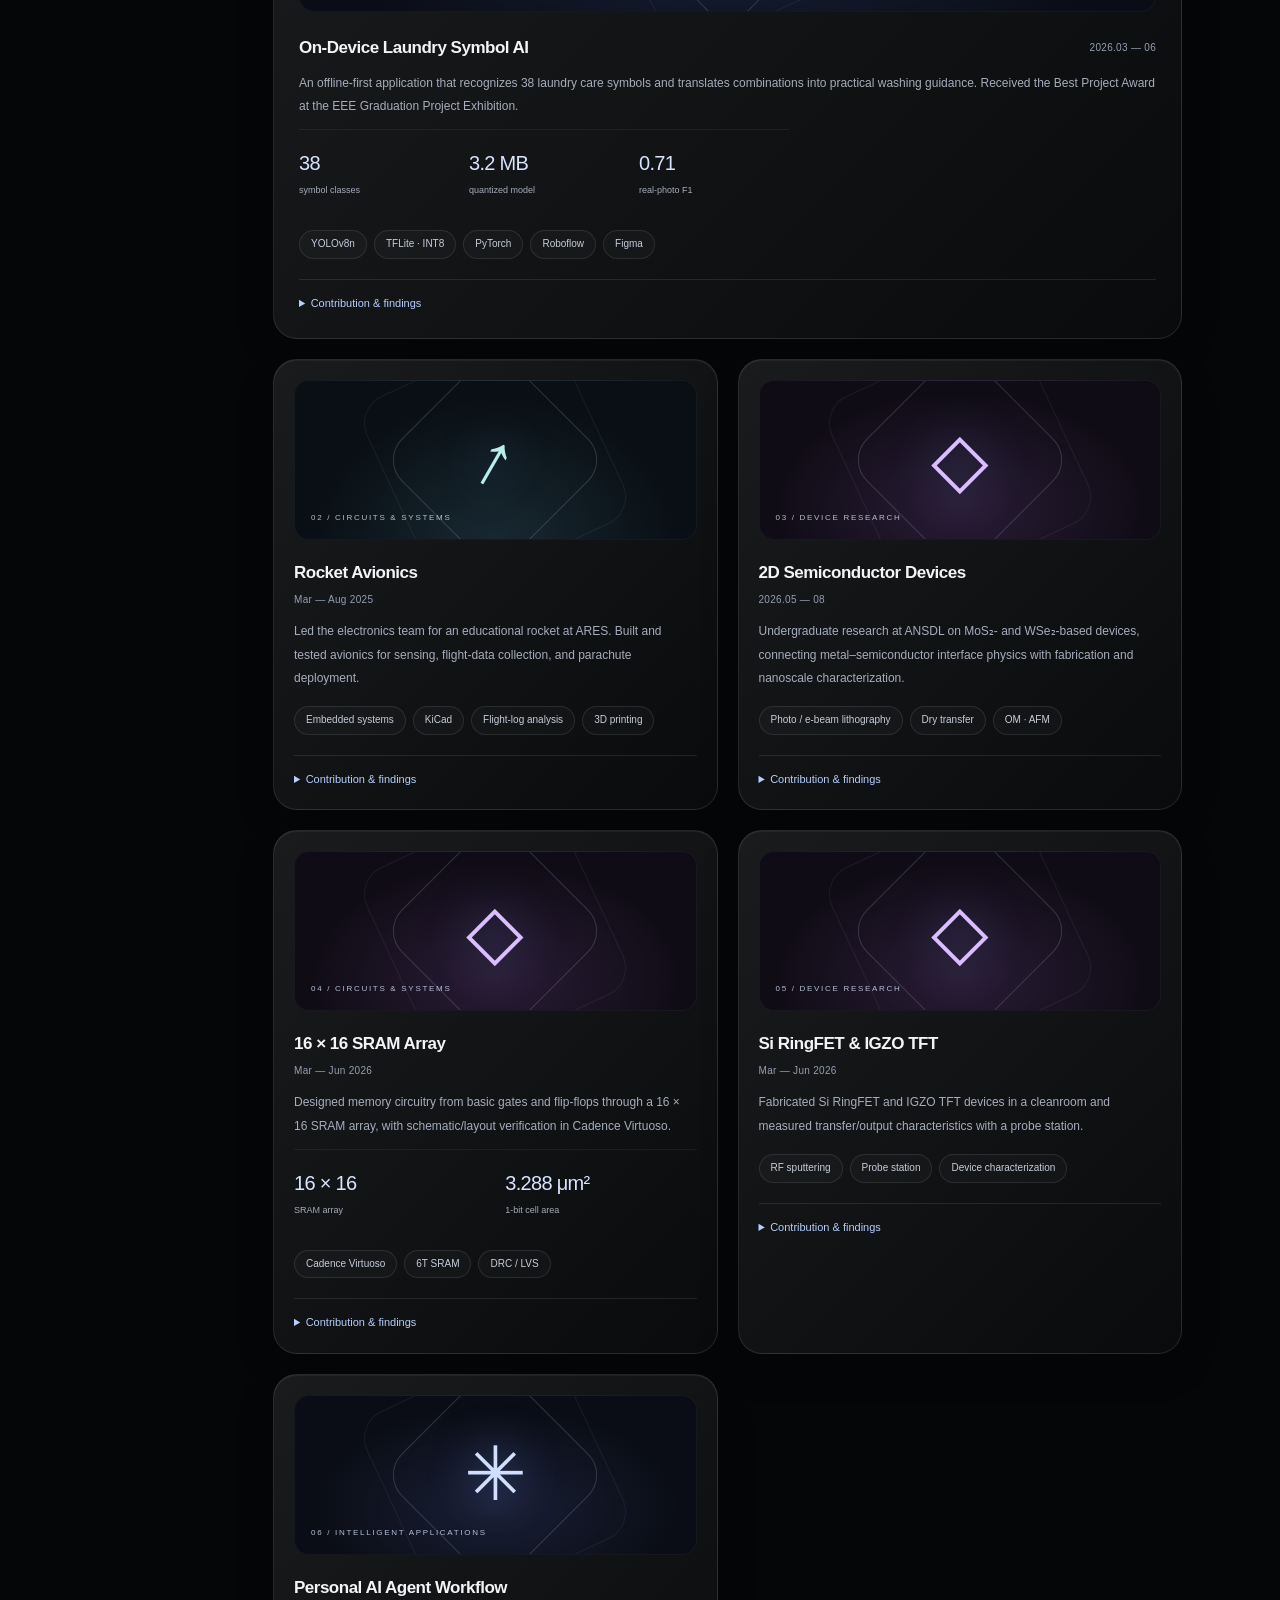
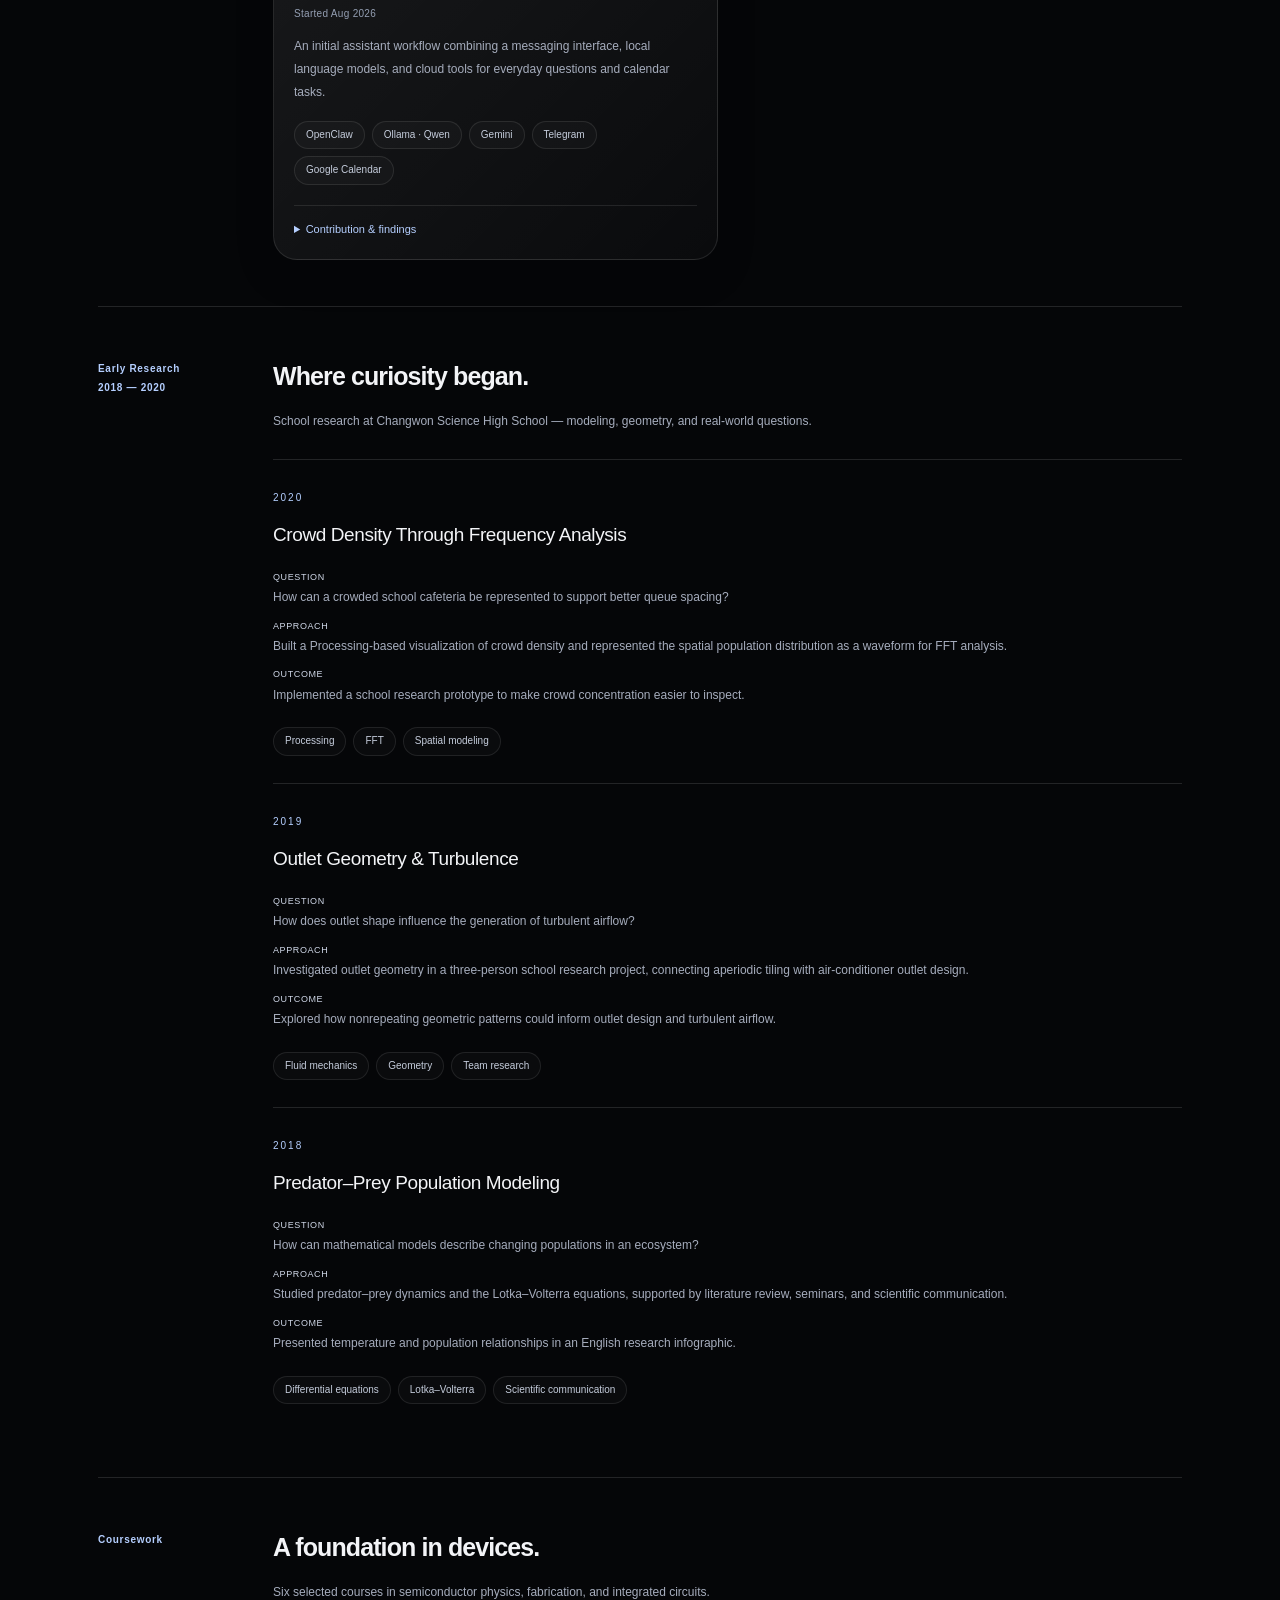
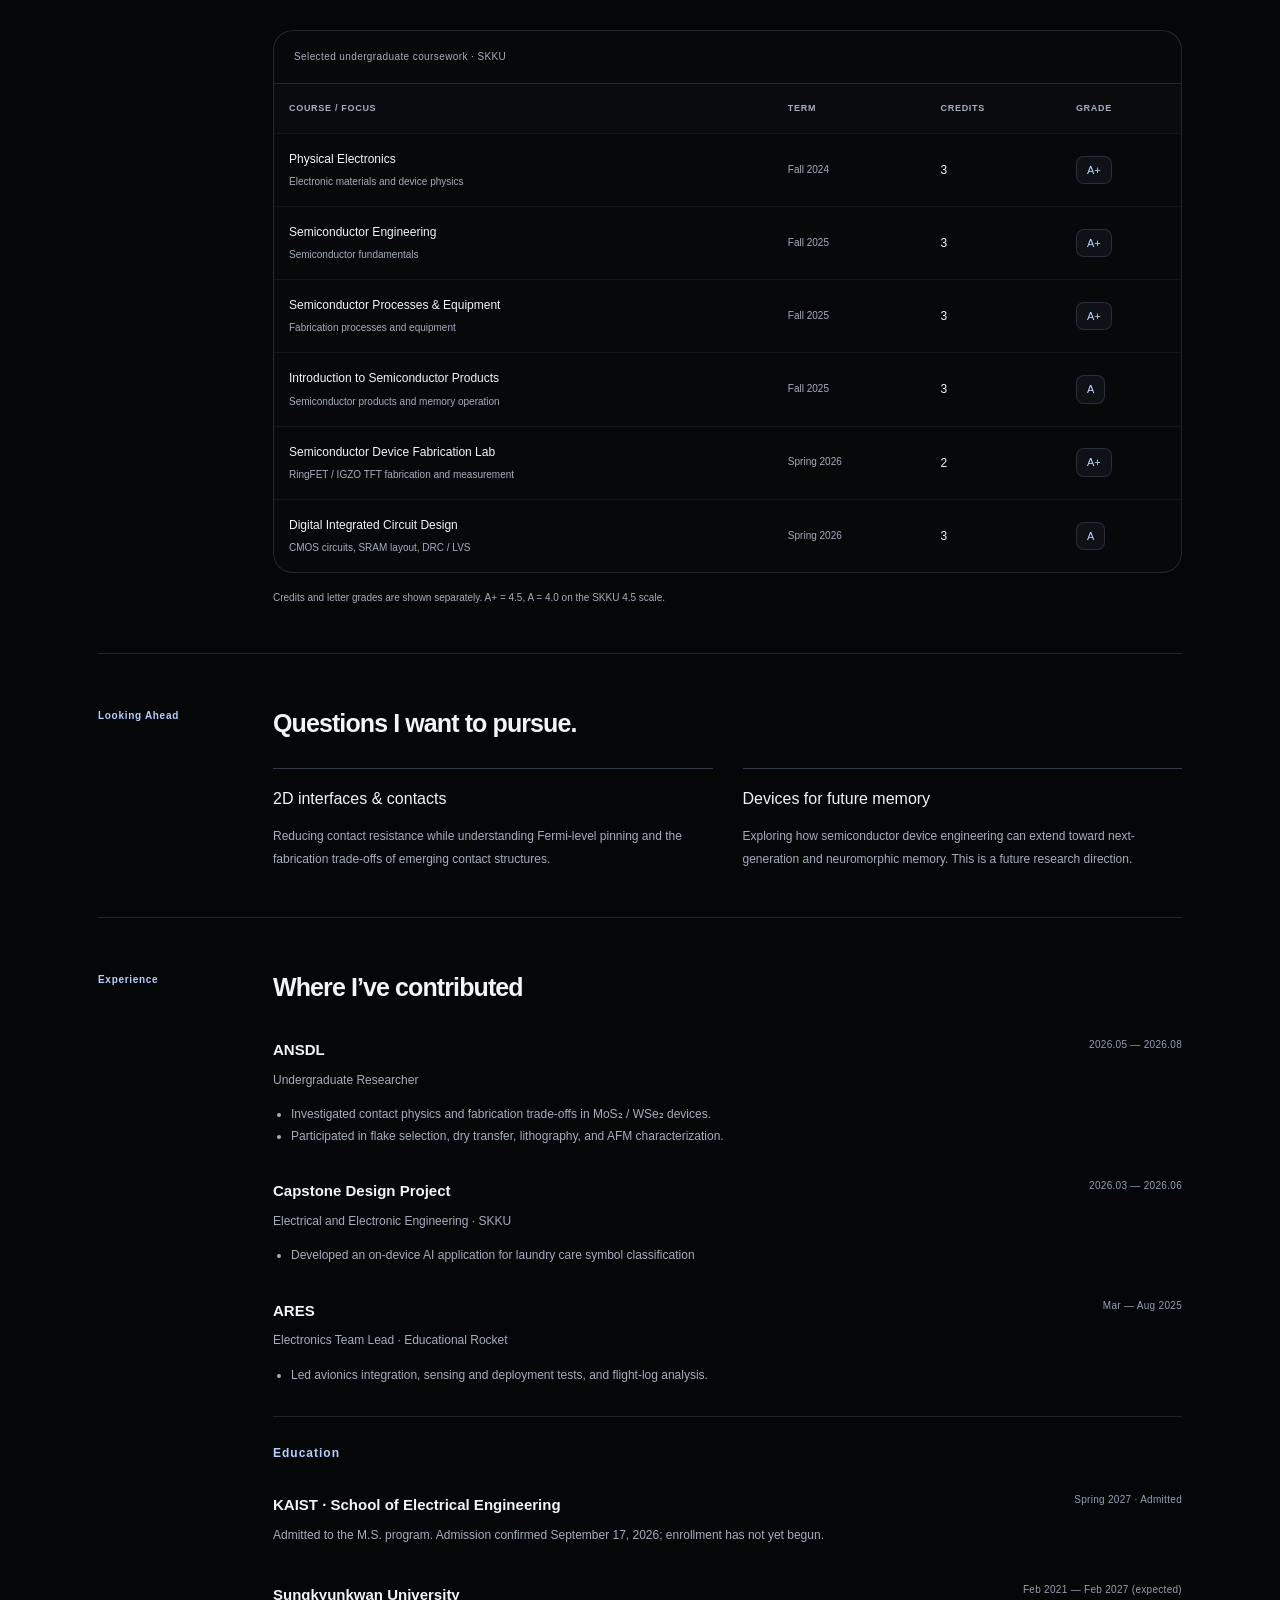
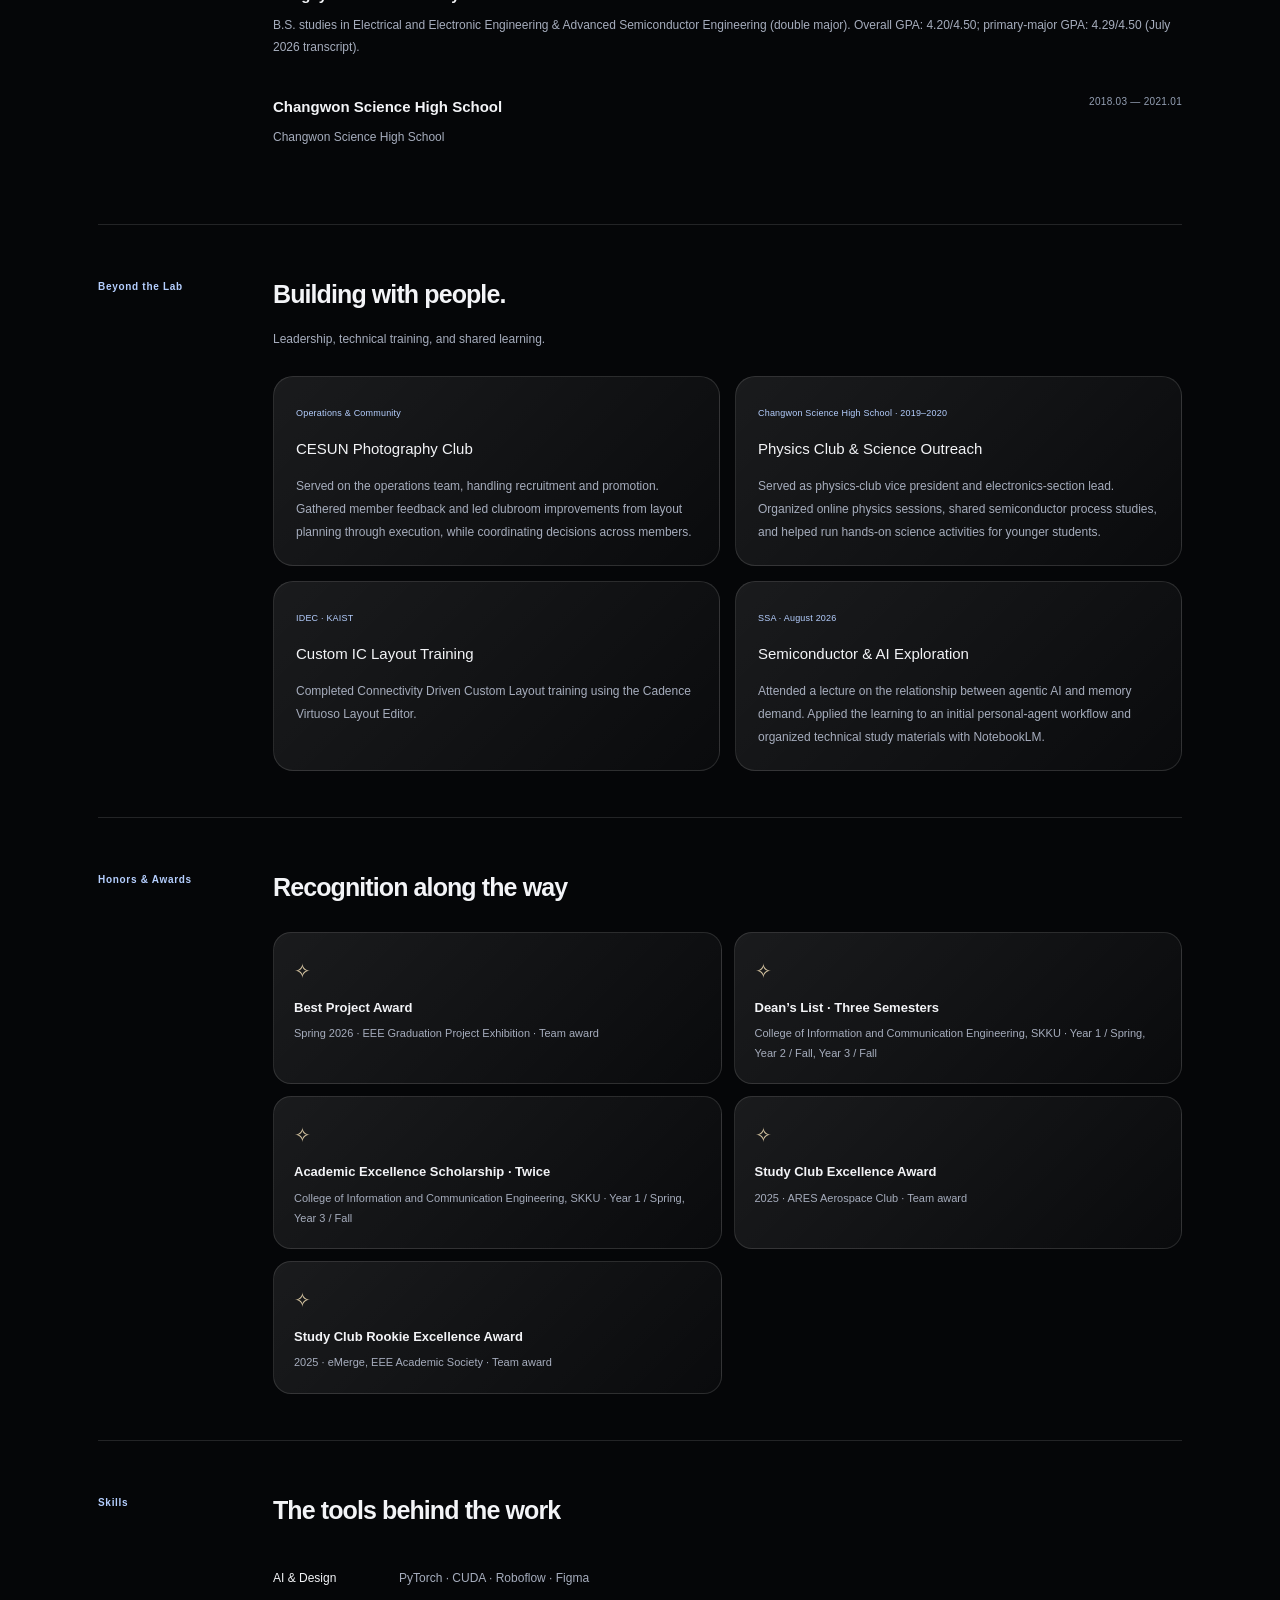
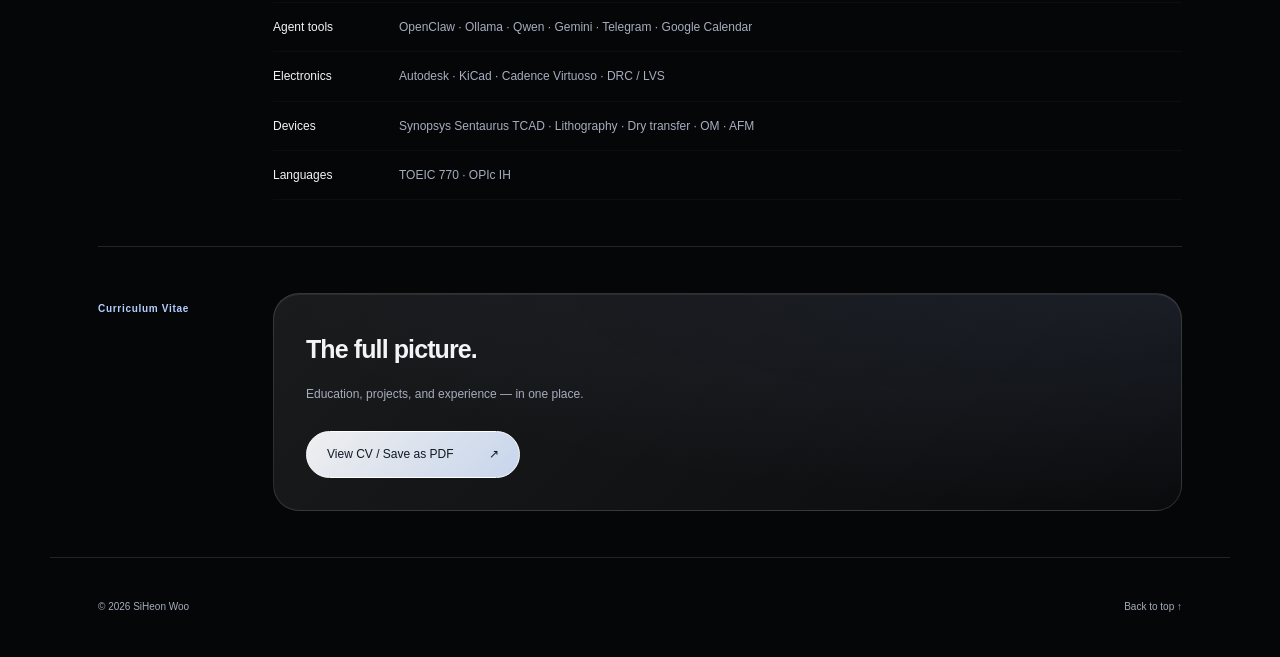
==== commit a407cf77: "Add files via upload" ====
--- a/index.html
+++ b/index.html
@@ -6,26 +6,30 @@
   <meta name="description" content="SiHeon Woo — Engineering portfolio spanning on-device AI, electronics, and semiconductor devices.">
   <meta name="color-scheme" content="dark">
   <title>SiHeon Woo — Portfolio</title>
-  <link rel="stylesheet" href="style.css?v=en-2">
-  <script src="content.js?v=en-2" defer></script>
-  <script src="script.js?v=en-2" defer></script>
+  <link rel="stylesheet" href="style.css?v=portfolio-3">
+  <script src="content.js?v=portfolio-3" defer></script>
+  <script src="script.js?v=portfolio-3" defer></script>
 </head>
 <body>
   <a class="skip" href="#main">Skip to content</a>
   <header><nav class="container" aria-label="Main navigation">
     <a class="brand" href="#" data-name>SiHeon Woo</a>
     <button class="menu-toggle" aria-expanded="false" aria-controls="navigation">Menu <span>☰</span></button>
-    <div id="navigation"><a href="#updates">Updates</a><a href="#projects">Projects</a><a href="#resources">Resources</a><a href="#experience">Experience</a><a href="#cv">CV</a><a class="nav-contact" href="mailto:woosh315@g.skku.edu">Contact ↗</a></div>
+    <div id="navigation"><a href="#updates">Updates</a><a href="#projects">Projects</a><a href="#resources">Coursework</a><a href="#experience">Experience</a><a href="#cv">CV</a><a class="nav-contact" href="mailto:woosh315@g.skku.edu">Contact ↗</a></div>
   </nav></header>
   <main id="main" class="container">
     <section class="hero" aria-labelledby="headline">
       <div><p class="eyebrow" id="role"></p><h1 id="headline"></h1><p class="intro" id="intro"></p><div class="tags" id="interests"></div><div class="contact" id="contact"></div></div>
       <div class="portrait" id="portrait"><div class="orbital" aria-hidden="true"><i></i><i></i><i></i><b>W.</b></div><div class="identity"><span>SiHeon Woo / SKKU</span><small>AI · ELECTRONICS · SEMICONDUCTORS</small></div></div>
     </section>
+    <section class="admission-banner" aria-labelledby="admission-title"><div class="admission-mark" aria-hidden="true">K.</div><div><p class="eyebrow">NEXT CHAPTER / SPRING 2027</p><h2 id="admission-title">Admitted to KAIST</h2><p>M.S. · School of Electrical Engineering</p><small>Admission confirmed September 17, 2026</small></div><span class="admission-status">ADMITTED <span aria-hidden="true">↗</span></span></section>
     <section id="updates" class="section"><div class="section-label">Updates</div><div class="section-content"><h2>Latest updates</h2><div id="updates-list"></div></div></section>
-    <section id="projects" class="section"><div class="section-label">Projects</div><div class="section-content"><div class="section-heading"><div><h2>Selected work</h2><p class="muted">Ideas built. Systems tested. Lessons carried forward.</p></div><div class="filters" role="group" aria-label="Filter projects"><button class="active" data-filter="All" aria-pressed="true">All</button><button data-filter="Application" aria-pressed="false">Application</button><button data-filter="Hardware" aria-pressed="false">Hardware</button><button data-filter="Research" aria-pressed="false">Research</button></div></div><div id="project-list"></div><p id="empty-projects" hidden>No projects in this category yet.</p></div></section>
-    <section id="resources" class="section"><div class="section-label">Resources</div><div class="section-content"><h2>Learning, in practice.</h2><p class="muted">A foundation built through design and experimentation.</p><div id="resource-list"></div></div></section>
+    <section id="projects" class="section"><div class="section-label">Projects</div><div class="section-content"><div class="section-heading"><div><h2>Selected projects</h2><p class="muted">From interface physics to working applications. Explore each project for my contribution and findings.</p></div><div class="filters" role="group" aria-label="Filter projects"><button class="active" data-filter="All" aria-pressed="true">All</button><button data-filter="Application" aria-pressed="false">Application</button><button data-filter="Hardware" aria-pressed="false">Hardware</button><button data-filter="Research" aria-pressed="false">Research</button></div></div><div id="project-list"></div><p id="empty-projects" hidden>No projects in this category yet.</p></div></section>
+    <section id="early-research" class="section"><div class="section-label">Early Research<br>2018 — 2020</div><div class="section-content"><h2>Where curiosity began.</h2><p class="muted">School research at Changwon Science High School — modeling, geometry, and real-world questions.</p><div id="early-list"></div></div></section>
+    <section id="resources" class="section"><div class="section-label">Coursework</div><div class="section-content"><h2>A foundation in devices.</h2><p class="muted">Six selected courses in semiconductor physics, fabrication, and integrated circuits.</p><div class="course-table-wrap"><table class="course-table"><caption>Selected undergraduate coursework · SKKU</caption><thead><tr><th scope="col">Course / Focus</th><th scope="col">Term</th><th scope="col">Credits</th><th scope="col">Grade</th></tr></thead><tbody id="course-list"></tbody></table></div><p class="course-note">Credits and letter grades are shown separately. A+ = 4.5, A = 4.0 on the SKKU 4.5 scale.</p></div></section>
+    <section id="interests-section" class="section"><div class="section-label">Looking Ahead</div><div class="section-content"><h2>Questions I want to pursue.</h2><div id="research-interests"></div></div></section>
     <section id="experience" class="section"><div class="section-label">Experience</div><div class="section-content"><h2>Where I’ve contributed</h2><div id="experience-list"></div><h3 class="subheading">Education</h3><div id="education-list"></div></div></section>
+    <section id="activities" class="section"><div class="section-label">Beyond the Lab</div><div class="section-content"><h2>Building with people.</h2><p class="muted">Leadership, technical training, and shared learning.</p><div id="activity-list"></div></div></section>
     <section id="awards" class="section"><div class="section-label">Honors & Awards</div><div class="section-content"><h2>Recognition along the way</h2><div id="awards-list"></div></div></section>
     <section id="skills" class="section"><div class="section-label">Skills</div><div class="section-content"><h2>The tools behind the work</h2><div id="skills-list"></div></div></section>
     <section id="cv" class="section cv-section"><div class="section-label">Curriculum Vitae</div><div class="section-content"><h2>The full picture.</h2><p class="muted">Education, projects, and experience — in one place.</p><a id="cv-link" class="button" hidden target="_blank" rel="noopener">View CV / Save as PDF <span>↗</span></a><p id="cv-placeholder" class="setup-note">CV coming soon.</p></div></section>
--- a/style.css
+++ b/style.css
@@ -10,3 +10,9 @@
 
 /* English typography */
 h1{letter-spacing:-1.9px;line-height:1.16;font-weight:600}.intro{line-height:1.9}.project h3{line-height:1.45}.section-label{overflow-wrap:break-word}.entry-top{flex-wrap:wrap}.entry-top .date{white-space:normal}.project .date{white-space:normal}.award h3{line-height:1.55}@media(max-width:650px){h1{font-size:36px;letter-spacing:-1.4px}.section-label{letter-spacing:1.2px}}
+
+/* Expanded editorial layout */
+.hero{padding-bottom:55px}.admission-banner{display:flex;align-items:center;gap:27px;padding:30px 35px;margin-bottom:46px;border-radius:27px;border:1px solid #a9c7ff35;background:radial-gradient(ellipse at 0% 50%,#7b9bdf19,transparent 65%),linear-gradient(130deg,#ffffff0c,#ffffff03);box-shadow:inset 0 1px 0 #ffffff19,0 25px 70px #0003}.admission-mark{font-size:54px;font-weight:300;letter-spacing:-5px;line-height:1;color:#c5d7fa;border-right:1px solid #ffffff20;padding-right:28px}.admission-banner .eyebrow{font-size:8px;margin:0 0 7px;letter-spacing:1.8px}.admission-banner .eyebrow:before{display:none}.admission-banner h2{font-size:26px;margin:0 0 4px}.admission-banner p:not(.eyebrow){font-size:12px;color:#c0cce1;margin:0}.admission-banner small{font-size:10px;color:var(--muted)}.admission-status{margin-left:auto;display:flex;gap:22px;align-items:center;font-size:9px;letter-spacing:1.8px;color:#c4d7f9}.admission-status span{font-size:24px}.section-heading .muted{max-width:450px}.project-metrics{display:flex;gap:20px;padding:15px 0;margin-top:7px;border-top:1px solid #ffffff0f}.project-metrics>div{flex:1;min-width:0}.project-metrics strong{display:block;font-size:20px;font-weight:500;letter-spacing:-.7px;color:#d7e5ff;white-space:nowrap}.project-metrics span{display:block;font-size:9px;color:var(--muted)}.project-details{margin-top:20px;border-top:1px solid #ffffff18;padding-top:13px}.project-details summary{cursor:pointer;font-size:11px;color:var(--accent);list-style-position:inside}.project-details h4{font-size:11px;margin:20px 0 6px;color:#e3e9f4}.project-details p{margin:0;font-size:11px}.project-details[open] summary{margin-bottom:15px}.early-card{padding:24px 0 27px;border-top:1px solid var(--line);position:relative}.early-year{font-size:10px;color:var(--accent);letter-spacing:2px}.early-card h3{font-size:19px;letter-spacing:-.4px;margin:7px 0 17px;font-weight:500}.early-card p{font-size:12px;color:var(--muted);line-height:1.9;margin:9px 0}.early-card p strong{display:block;font-size:9px;color:#d0d8e8;letter-spacing:.6px;text-transform:uppercase;font-weight:500}.course-table-wrap{overflow-x:auto;border:1px solid var(--line);border-radius:20px;background:#ffffff03}.course-table{width:100%;border-collapse:collapse;font-size:12px;text-align:left}.course-table caption{text-align:left;padding:17px 20px;font-size:10px;color:var(--muted);border-bottom:1px solid var(--line);letter-spacing:.4px}.course-table thead{font-size:9px;text-transform:uppercase;letter-spacing:.7px;color:var(--muted);background:#ffffff03}.course-table th,.course-table td{padding:16px 15px;border-bottom:1px solid #ffffff0d;vertical-align:middle}.course-table tbody th{font-weight:400;width:55%}.course-table tbody tr:last-child>*{border-bottom:0}.course-name{display:block;font-size:12px;font-weight:500;line-height:1.6}.course-focus{display:block;font-size:10px;color:var(--muted);margin-top:5px;line-height:1.6}.course-term{font-size:10px;color:var(--muted);white-space:nowrap}.grade{display:inline-block;padding:3px 10px;border:1px solid #bdd5ff25;background:#aac8ff0c;border-radius:8px;color:#c4d9ff;font-size:11px}.course-note{font-size:10px;color:var(--muted);margin:16px 0 0}#activity-list{display:grid;grid-template-columns:1fr 1fr;gap:15px}.activity-card{padding:22px;border:1px solid var(--line);border-radius:20px;background:var(--glass)}.activity-role{font-size:9px;letter-spacing:.2px;color:var(--accent)}.activity-card h3{font-size:15px;font-weight:500;margin:10px 0}.activity-card p,.interest-card p{font-size:12px;color:var(--muted);line-height:1.9;margin-bottom:0}#research-interests{display:grid;grid-template-columns:1fr 1fr;gap:30px}.interest-card{border-top:1px solid #b2caff44;padding-top:15px}.interest-card h3{font-size:16px;margin:0;font-weight:500}
+@media(min-width:1000px){.project:first-child{display:block;grid-column:1/-1;padding:25px}.project:first-child .project-visual{height:190px;margin-bottom:24px}.project:first-child .project-top{display:flex}.project:first-child .date{margin:0}.project:first-child .project-metrics{max-width:490px}.project-details{grid-column:1/-1}}
+@media(max-width:650px){.admission-banner{gap:15px;padding:24px 21px;align-items:flex-start;border-radius:23px;margin-bottom:32px}.admission-mark{font-size:39px;padding-right:17px;margin-top:7px}.admission-banner h2{font-size:22px}.admission-status{display:none}.admission-banner .eyebrow{font-size:7px;letter-spacing:1px}.admission-banner p:not(.eyebrow){font-size:11px}#activity-list,#research-interests{grid-template-columns:1fr}.course-table th,.course-table td{padding:13px 9px}.course-table{min-width:440px}.course-table caption{padding:15px 12px}.project-metrics{gap:12px}.project-metrics strong{font-size:19px}.early-card h3{font-size:18px}.hero{padding-bottom:35px}}
+@media print{.admission-banner{box-shadow:none;background:white;border:1px solid #ccc}.admission-banner p:not(.eyebrow),.admission-banner small,.admission-status{color:#333}.admission-mark{color:#222}.project-details{display:block}.course-table{color:black}.course-table-wrap,.activity-card{background:white}.course-name,.course-focus,.course-term,.grade{color:#222}.course-table th,.course-table td{border-bottom:1px solid #ddd}.activity-card{break-inside:avoid}details::details-content{content-visibility:visible}}
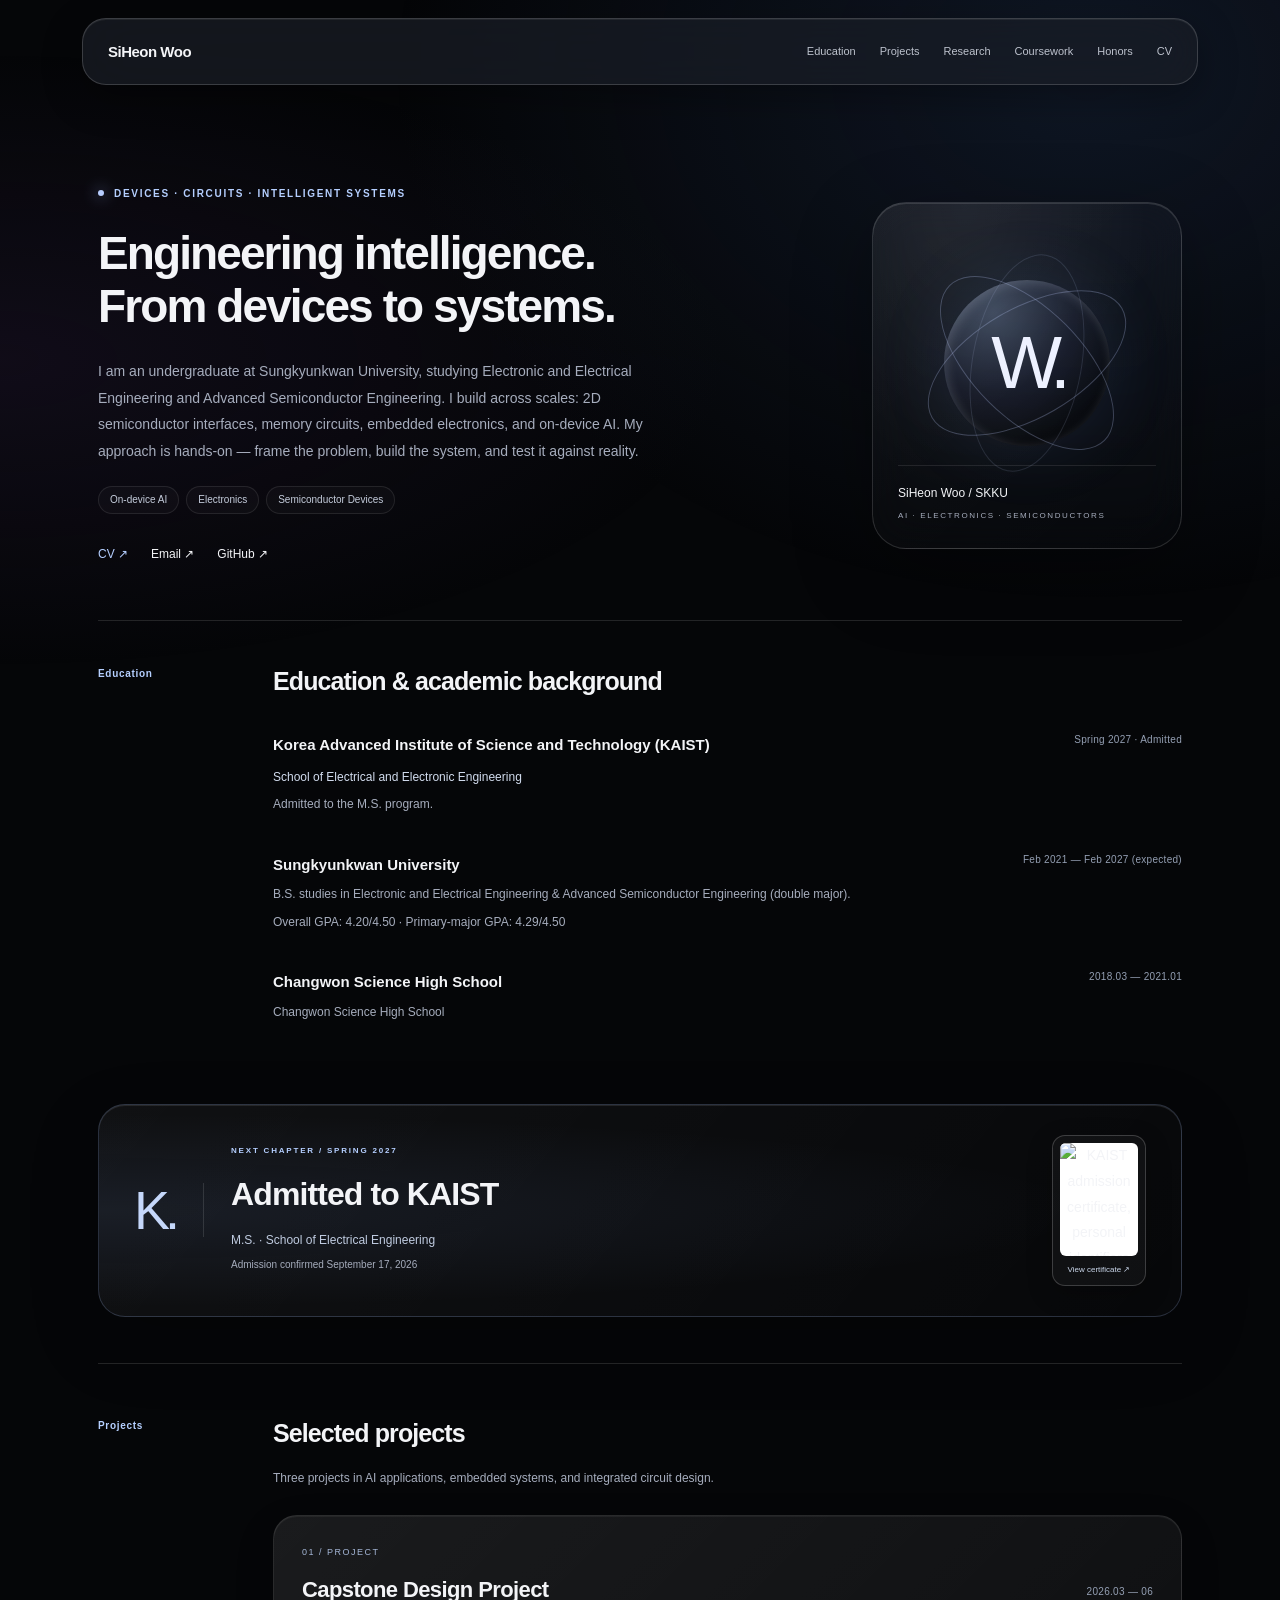
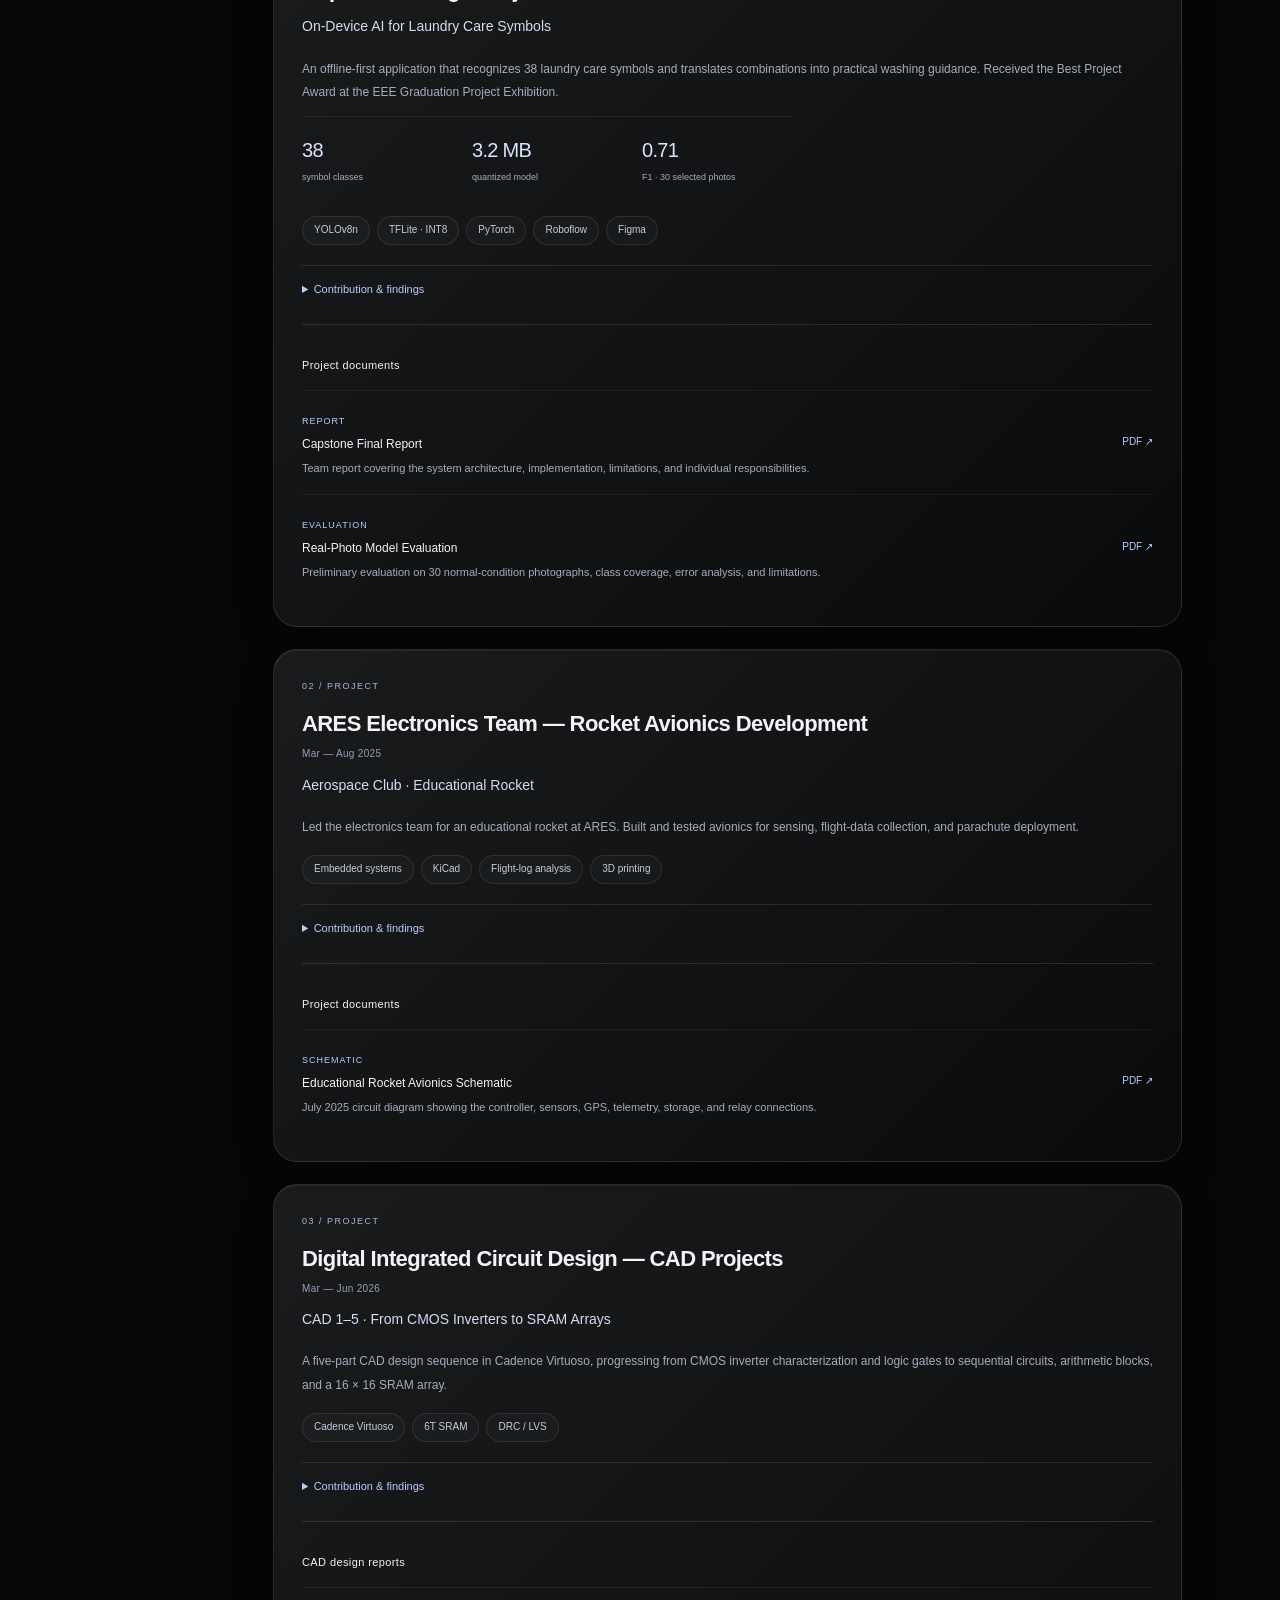
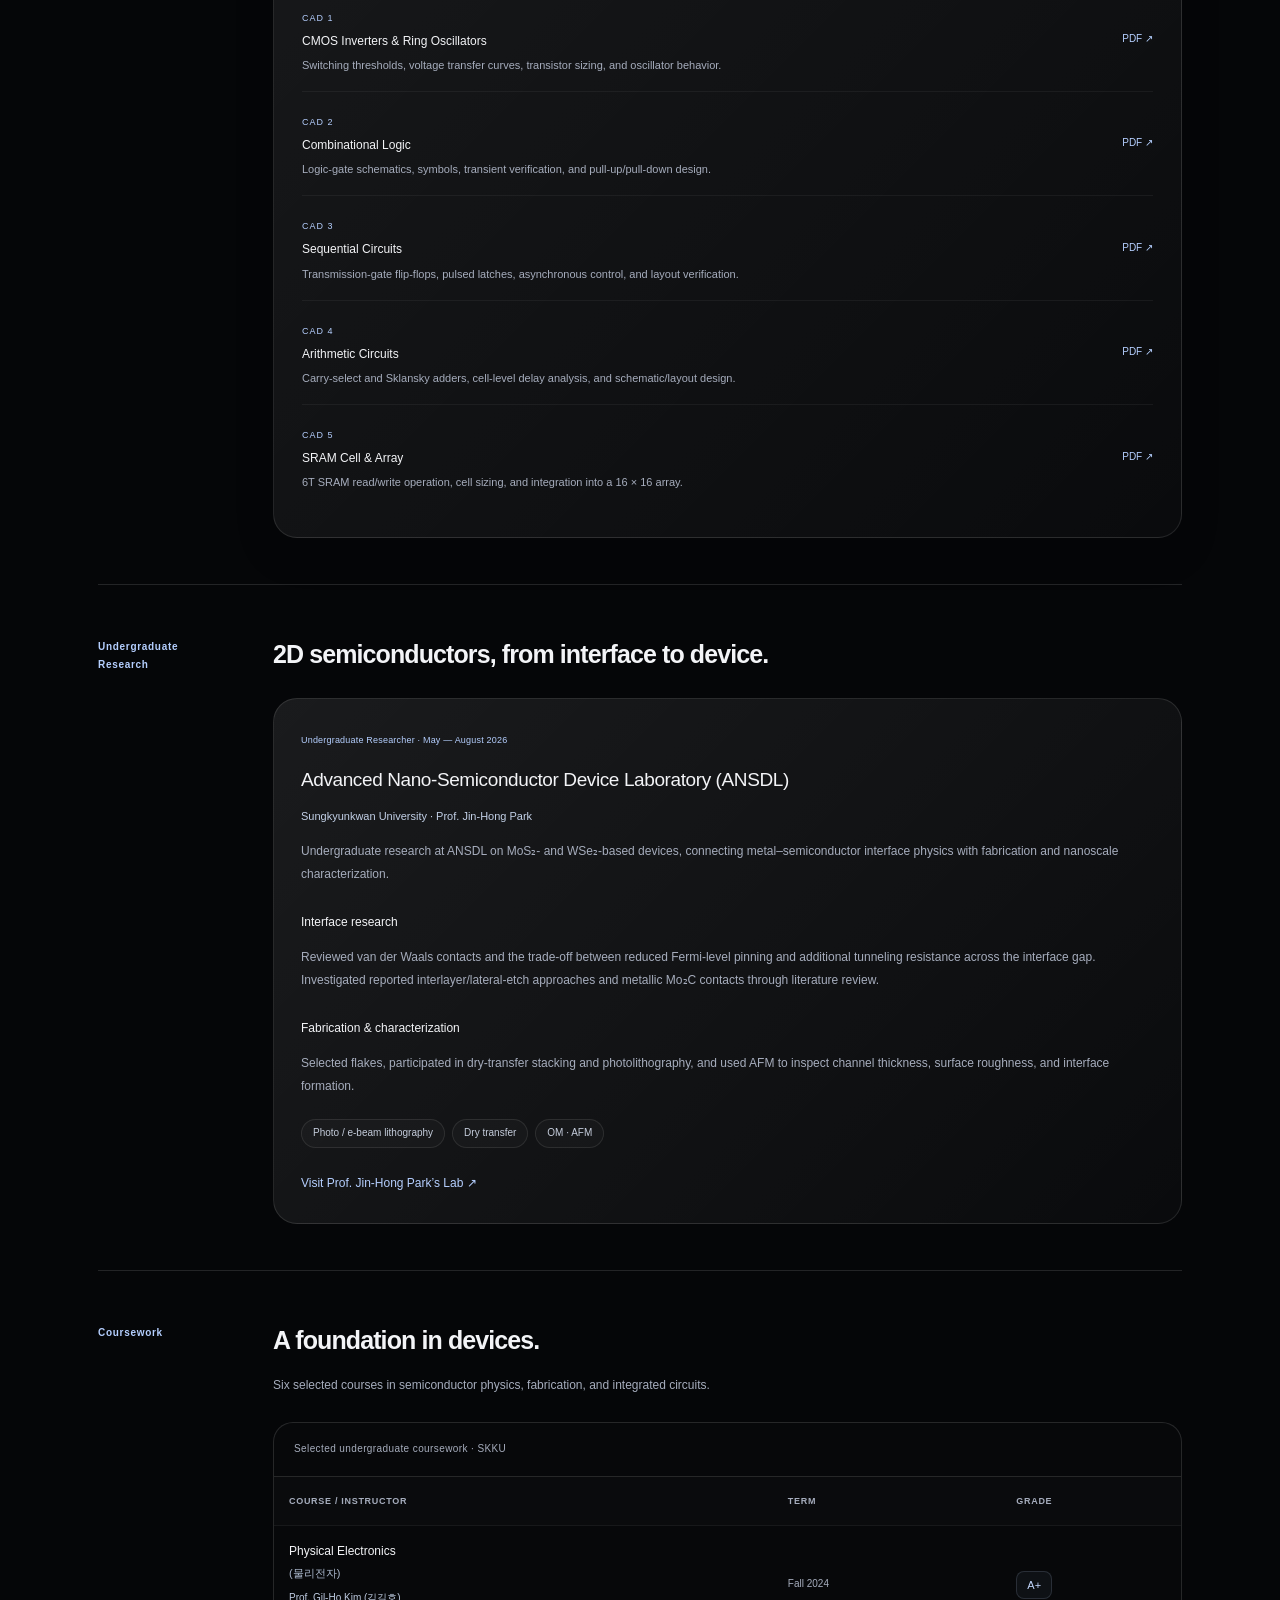
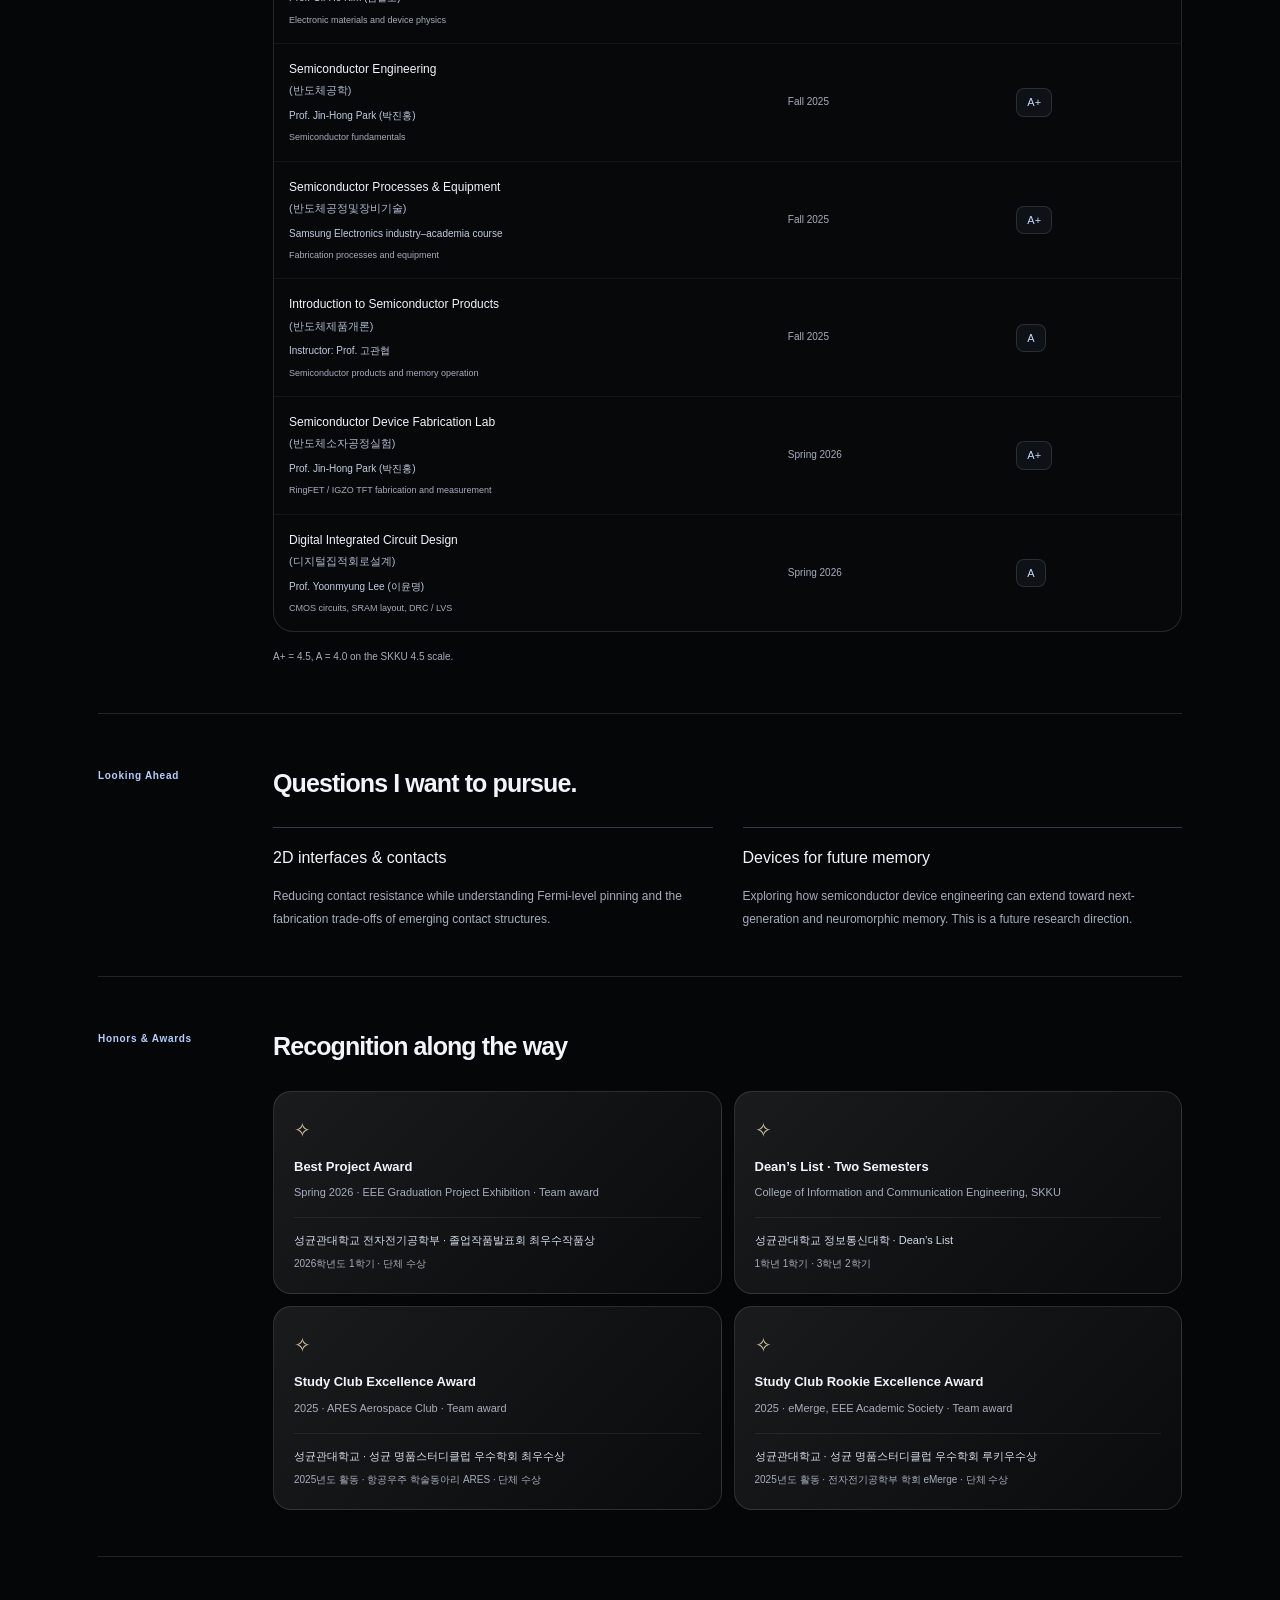
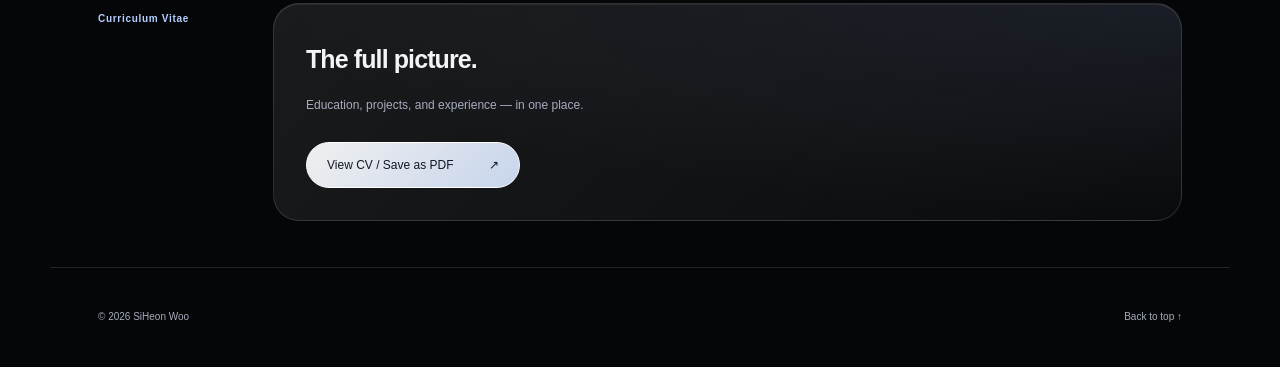
==== commit d2c7331d: "Add files via upload" ====
--- a/index.html
+++ b/index.html
@@ -6,34 +6,32 @@
   <meta name="description" content="SiHeon Woo — Engineering portfolio spanning on-device AI, electronics, and semiconductor devices.">
   <meta name="color-scheme" content="dark">
   <title>SiHeon Woo — Portfolio</title>
-  <link rel="stylesheet" href="style.css?v=portfolio-3">
-  <script src="content.js?v=portfolio-3" defer></script>
-  <script src="script.js?v=portfolio-3" defer></script>
+  <link rel="stylesheet" href="style.css?v=portfolio-9">
+  <script src="content.js?v=portfolio-9" defer></script>
+  <script src="script.js?v=portfolio-9" defer></script>
 </head>
 <body>
   <a class="skip" href="#main">Skip to content</a>
   <header><nav class="container" aria-label="Main navigation">
     <a class="brand" href="#" data-name>SiHeon Woo</a>
     <button class="menu-toggle" aria-expanded="false" aria-controls="navigation">Menu <span>☰</span></button>
-    <div id="navigation"><a href="#updates">Updates</a><a href="#projects">Projects</a><a href="#resources">Coursework</a><a href="#experience">Experience</a><a href="#cv">CV</a><a class="nav-contact" href="mailto:woosh315@g.skku.edu">Contact ↗</a></div>
+    <div id="navigation"><a href="#education">Education</a><a href="#projects">Projects</a><a href="#undergraduate-research">Research</a><a href="#resources">Coursework</a><a href="#awards">Honors</a><a href="#cv">CV</a></div>
   </nav></header>
   <main id="main" class="container">
     <section class="hero" aria-labelledby="headline">
       <div><p class="eyebrow" id="role"></p><h1 id="headline"></h1><p class="intro" id="intro"></p><div class="tags" id="interests"></div><div class="contact" id="contact"></div></div>
       <div class="portrait" id="portrait"><div class="orbital" aria-hidden="true"><i></i><i></i><i></i><b>W.</b></div><div class="identity"><span>SiHeon Woo / SKKU</span><small>AI · ELECTRONICS · SEMICONDUCTORS</small></div></div>
     </section>
-    <section class="admission-banner" aria-labelledby="admission-title"><div class="admission-mark" aria-hidden="true">K.</div><div><p class="eyebrow">NEXT CHAPTER / SPRING 2027</p><h2 id="admission-title">Admitted to KAIST</h2><p>M.S. · School of Electrical Engineering</p><small>Admission confirmed September 17, 2026</small></div><span class="admission-status">ADMITTED <span aria-hidden="true">↗</span></span></section>
-    <section id="updates" class="section"><div class="section-label">Updates</div><div class="section-content"><h2>Latest updates</h2><div id="updates-list"></div></div></section>
-    <section id="projects" class="section"><div class="section-label">Projects</div><div class="section-content"><div class="section-heading"><div><h2>Selected projects</h2><p class="muted">From interface physics to working applications. Explore each project for my contribution and findings.</p></div><div class="filters" role="group" aria-label="Filter projects"><button class="active" data-filter="All" aria-pressed="true">All</button><button data-filter="Application" aria-pressed="false">Application</button><button data-filter="Hardware" aria-pressed="false">Hardware</button><button data-filter="Research" aria-pressed="false">Research</button></div></div><div id="project-list"></div><p id="empty-projects" hidden>No projects in this category yet.</p></div></section>
-    <section id="early-research" class="section"><div class="section-label">Early Research<br>2018 — 2020</div><div class="section-content"><h2>Where curiosity began.</h2><p class="muted">School research at Changwon Science High School — modeling, geometry, and real-world questions.</p><div id="early-list"></div></div></section>
-    <section id="resources" class="section"><div class="section-label">Coursework</div><div class="section-content"><h2>A foundation in devices.</h2><p class="muted">Six selected courses in semiconductor physics, fabrication, and integrated circuits.</p><div class="course-table-wrap"><table class="course-table"><caption>Selected undergraduate coursework · SKKU</caption><thead><tr><th scope="col">Course / Focus</th><th scope="col">Term</th><th scope="col">Credits</th><th scope="col">Grade</th></tr></thead><tbody id="course-list"></tbody></table></div><p class="course-note">Credits and letter grades are shown separately. A+ = 4.5, A = 4.0 on the SKKU 4.5 scale.</p></div></section>
+    <section id="education" class="section"><div class="section-label">Education</div><div class="section-content"><h2>Education & academic background</h2><div id="education-list"></div></div></section>
+    <section class="admission-banner" aria-labelledby="admission-title"><div class="admission-mark" aria-hidden="true">K.</div><div><p class="eyebrow">NEXT CHAPTER / SPRING 2027</p><h2 id="admission-title">Admitted to KAIST</h2><p>M.S. · School of Electrical Engineering</p><small>Admission confirmed September 17, 2026</small></div><button id="certificate-open" class="certificate-thumb" aria-haspopup="dialog" aria-controls="certificate-dialog" aria-label="Enlarge KAIST admission certificate"><img src="assets/kaist-admission.png" alt="KAIST admission certificate, personal identifiers hidden"><span>View certificate ↗</span></button></section>
+<section id="projects" class="section"><div class="section-label">Projects</div><div class="section-content"><div class="section-heading"><div><h2>Selected projects</h2><p class="muted">Three projects in AI applications, embedded systems, and integrated circuit design.</p></div></div><div id="project-list"></div><p id="empty-projects" hidden>No projects in this category yet.</p></div></section>
+    <section id="undergraduate-research" class="section"><div class="section-label">Undergraduate<br>Research</div><div class="section-content"><h2>2D semiconductors, from interface to device.</h2><div id="undergraduate-research-content"></div></div></section>
+<section id="resources" class="section"><div class="section-label">Coursework</div><div class="section-content"><h2>A foundation in devices.</h2><p class="muted">Six selected courses in semiconductor physics, fabrication, and integrated circuits.</p><div class="course-table-wrap"><table class="course-table"><caption>Selected undergraduate coursework · SKKU</caption><thead><tr><th scope="col">Course / Instructor</th><th scope="col">Term</th><th scope="col">Grade</th></tr></thead><tbody id="course-list"></tbody></table></div><p class="course-note">A+ = 4.5, A = 4.0 on the SKKU 4.5 scale.</p></div></section>
     <section id="interests-section" class="section"><div class="section-label">Looking Ahead</div><div class="section-content"><h2>Questions I want to pursue.</h2><div id="research-interests"></div></div></section>
-    <section id="experience" class="section"><div class="section-label">Experience</div><div class="section-content"><h2>Where I’ve contributed</h2><div id="experience-list"></div><h3 class="subheading">Education</h3><div id="education-list"></div></div></section>
-    <section id="activities" class="section"><div class="section-label">Beyond the Lab</div><div class="section-content"><h2>Building with people.</h2><p class="muted">Leadership, technical training, and shared learning.</p><div id="activity-list"></div></div></section>
     <section id="awards" class="section"><div class="section-label">Honors & Awards</div><div class="section-content"><h2>Recognition along the way</h2><div id="awards-list"></div></div></section>
-    <section id="skills" class="section"><div class="section-label">Skills</div><div class="section-content"><h2>The tools behind the work</h2><div id="skills-list"></div></div></section>
-    <section id="cv" class="section cv-section"><div class="section-label">Curriculum Vitae</div><div class="section-content"><h2>The full picture.</h2><p class="muted">Education, projects, and experience — in one place.</p><a id="cv-link" class="button" hidden target="_blank" rel="noopener">View CV / Save as PDF <span>↗</span></a><p id="cv-placeholder" class="setup-note">CV coming soon.</p></div></section>
+<section id="cv" class="section cv-section"><div class="section-label">Curriculum Vitae</div><div class="section-content"><h2>The full picture.</h2><p class="muted">Education, projects, and experience — in one place.</p><a id="cv-link" class="button" hidden target="_blank" rel="noopener">View CV / Save as PDF <span>↗</span></a><p id="cv-placeholder" class="setup-note">CV coming soon.</p></div></section>
   </main>
+  <dialog id="certificate-dialog" aria-labelledby="certificate-dialog-title"><div class="certificate-dialog-bar"><h2 id="certificate-dialog-title">KAIST Admission Certificate</h2><button id="certificate-close" aria-label="Close admission certificate">Close ×</button></div><img src="assets/kaist-admission.png" alt="KAIST admission certificate for SiHeon Woo, M.S. in Electrical Engineering, Spring 2027. Personal identifiers hidden."></dialog>
   <footer class="container"><p>© <span id="year"></span> <span data-name>SiHeon Woo</span></p><a href="#">Back to top ↑</a></footer>
 </body>
 </html>
--- a/style.css
+++ b/style.css
@@ -16,3 +16,11 @@
 @media(min-width:1000px){.project:first-child{display:block;grid-column:1/-1;padding:25px}.project:first-child .project-visual{height:190px;margin-bottom:24px}.project:first-child .project-top{display:flex}.project:first-child .date{margin:0}.project:first-child .project-metrics{max-width:490px}.project-details{grid-column:1/-1}}
 @media(max-width:650px){.admission-banner{gap:15px;padding:24px 21px;align-items:flex-start;border-radius:23px;margin-bottom:32px}.admission-mark{font-size:39px;padding-right:17px;margin-top:7px}.admission-banner h2{font-size:22px}.admission-status{display:none}.admission-banner .eyebrow{font-size:7px;letter-spacing:1px}.admission-banner p:not(.eyebrow){font-size:11px}#activity-list,#research-interests{grid-template-columns:1fr}.course-table th,.course-table td{padding:13px 9px}.course-table{min-width:440px}.course-table caption{padding:15px 12px}.project-metrics{gap:12px}.project-metrics strong{font-size:19px}.early-card h3{font-size:18px}.hero{padding-bottom:35px}}
 @media print{.admission-banner{box-shadow:none;background:white;border:1px solid #ccc}.admission-banner p:not(.eyebrow),.admission-banner small,.admission-status{color:#333}.admission-mark{color:#222}.project-details{display:block}.course-table{color:black}.course-table-wrap,.activity-card{background:white}.course-name,.course-focus,.course-term,.grade{color:#222}.course-table th,.course-table td{border-bottom:1px solid #ddd}.activity-card{break-inside:avoid}details::details-content{content-visibility:visible}}
+
+/* Focused portfolio: education, three projects, undergraduate research. */
+#education{padding-top:37px}.admission-banner{margin-top:5px}.certificate-thumb{margin-left:auto;flex:0 0 94px;width:94px;padding:7px;border:1px solid #ffffff30;border-radius:13px;background:#ffffff09;box-shadow:0 8px 25px #0005;transition:transform .2s}.certificate-thumb:hover{transform:translateY(-3px);border-color:#b7ccff}.certificate-thumb img{display:block;width:100%;height:113px;object-fit:contain;background:white;border-radius:6px}.certificate-thumb span{display:block;font-size:8px;color:#ccd9ed;margin-top:7px}.admission-banner h2{font-size:32px}#certificate-dialog{padding:18px;background:#111722;color:var(--text);border:1px solid #ffffff30;border-radius:20px;max-width:min(760px,94vw);max-height:92dvh;overflow:auto;box-shadow:0 30px 100px #000b}#certificate-dialog::backdrop{background:#000c;backdrop-filter:blur(12px)}#certificate-dialog img{display:block;width:100%;height:auto;border-radius:5px}.certificate-dialog-bar{display:flex;justify-content:space-between;align-items:center;gap:20px;margin-bottom:14px}.certificate-dialog-bar h2{font-size:14px;margin:0}.certificate-dialog-bar button{padding:7px 13px;border:1px solid #ffffff22;background:#ffffff0b;border-radius:25px;font-size:11px}.modal-open{overflow:hidden}#project-list{display:flex;flex-direction:column;gap:22px}.project,.project:first-child{display:block;padding:28px}.project-number{font-size:9px;letter-spacing:1.5px;color:#a5b7d7;display:block;margin-bottom:13px}.project-top,.project:first-child .project-top{display:flex;justify-content:space-between;gap:15px}.project h3{font-size:22px;font-weight:550;letter-spacing:-.6px}.project .project-subtitle{font-size:14px;color:#d1def3;margin:8px 0 17px}.project .project-top .date{margin-top:5px}.project-metrics{max-width:480px}.cad-reports{margin-top:25px;border-top:1px solid var(--line);padding-top:15px}.cad-reports h4{font-size:11px;font-weight:500;letter-spacing:.4px}.cad-report{display:flex;justify-content:space-between;align-items:center;gap:20px;padding:16px 0;border-top:1px solid #ffffff0d}.cad-report strong{display:block;font-weight:500;font-size:12px}.cad-number{font-size:9px;color:var(--accent);letter-spacing:1px}.cad-description{display:block;font-size:11px;color:var(--muted);margin-top:3px}.cad-file{font-size:10px;color:var(--accent);white-space:nowrap}.course-korean{font-size:11px;color:#aebbd0;font-weight:400}.course-instructor{display:block;font-size:10px;color:#c0cde3;margin-top:7px}.course-focus{font-size:9px}.research-panel{padding:27px;border:1px solid #ffffff1c;border-radius:24px;background:var(--glass)}.research-panel h3{font-size:19px;line-height:1.6;letter-spacing:-.4px;font-weight:500;margin:13px 0 8px}.research-panel p{font-size:12px;color:var(--muted);line-height:1.95}.research-panel .research-supervisor{color:#c3d1e8;font-size:11px}.research-panel h4{font-size:12px;font-weight:500;margin:25px 0 7px}.lab-link{display:inline-block;margin-top:24px;font-size:12px;color:var(--accent)}.award .award-korean{border-top:1px solid #ffffff12;margin-top:15px;padding-top:12px;color:#d5ddec;font-size:11px}.award .award-korean-detail{font-size:10px;margin-top:5px;line-height:1.8}
+@media(max-width:650px){.admission-banner{padding:23px 17px;gap:13px;flex-wrap:wrap}.admission-mark{display:none}.admission-banner>div:not(.admission-mark){flex:1;min-width:150px}.admission-banner h2{font-size:24px}.certificate-thumb{flex-basis:74px;width:74px}.certificate-thumb img{height:90px}.certificate-thumb span{font-size:7px}.project,.project:first-child{padding:21px}.project h3{font-size:19px}.project-top,.project:first-child .project-top{display:block}.project .project-subtitle{font-size:12px}.research-panel{padding:21px}.research-panel h3{font-size:17px}.cad-report{gap:12px}.certificate-dialog-bar h2{font-size:12px}}
+@media print{.certificate-thumb,#certificate-dialog{display:none!important}.research-panel{background:white;box-shadow:none}.project h3,.project .project-subtitle,.project-number,.research-panel h3,.research-panel h4,.research-panel p,.lab-link,.course-instructor,.course-korean,.award .award-korean{color:#222}.project-details{display:block}}
+
+/* Course translations and education hierarchy */
+.course-korean{display:block;margin-top:3px}.entry .education-department{color:#d2dcee;font-size:12px;margin-top:8px}@media print{.entry .education-department{color:#222}}
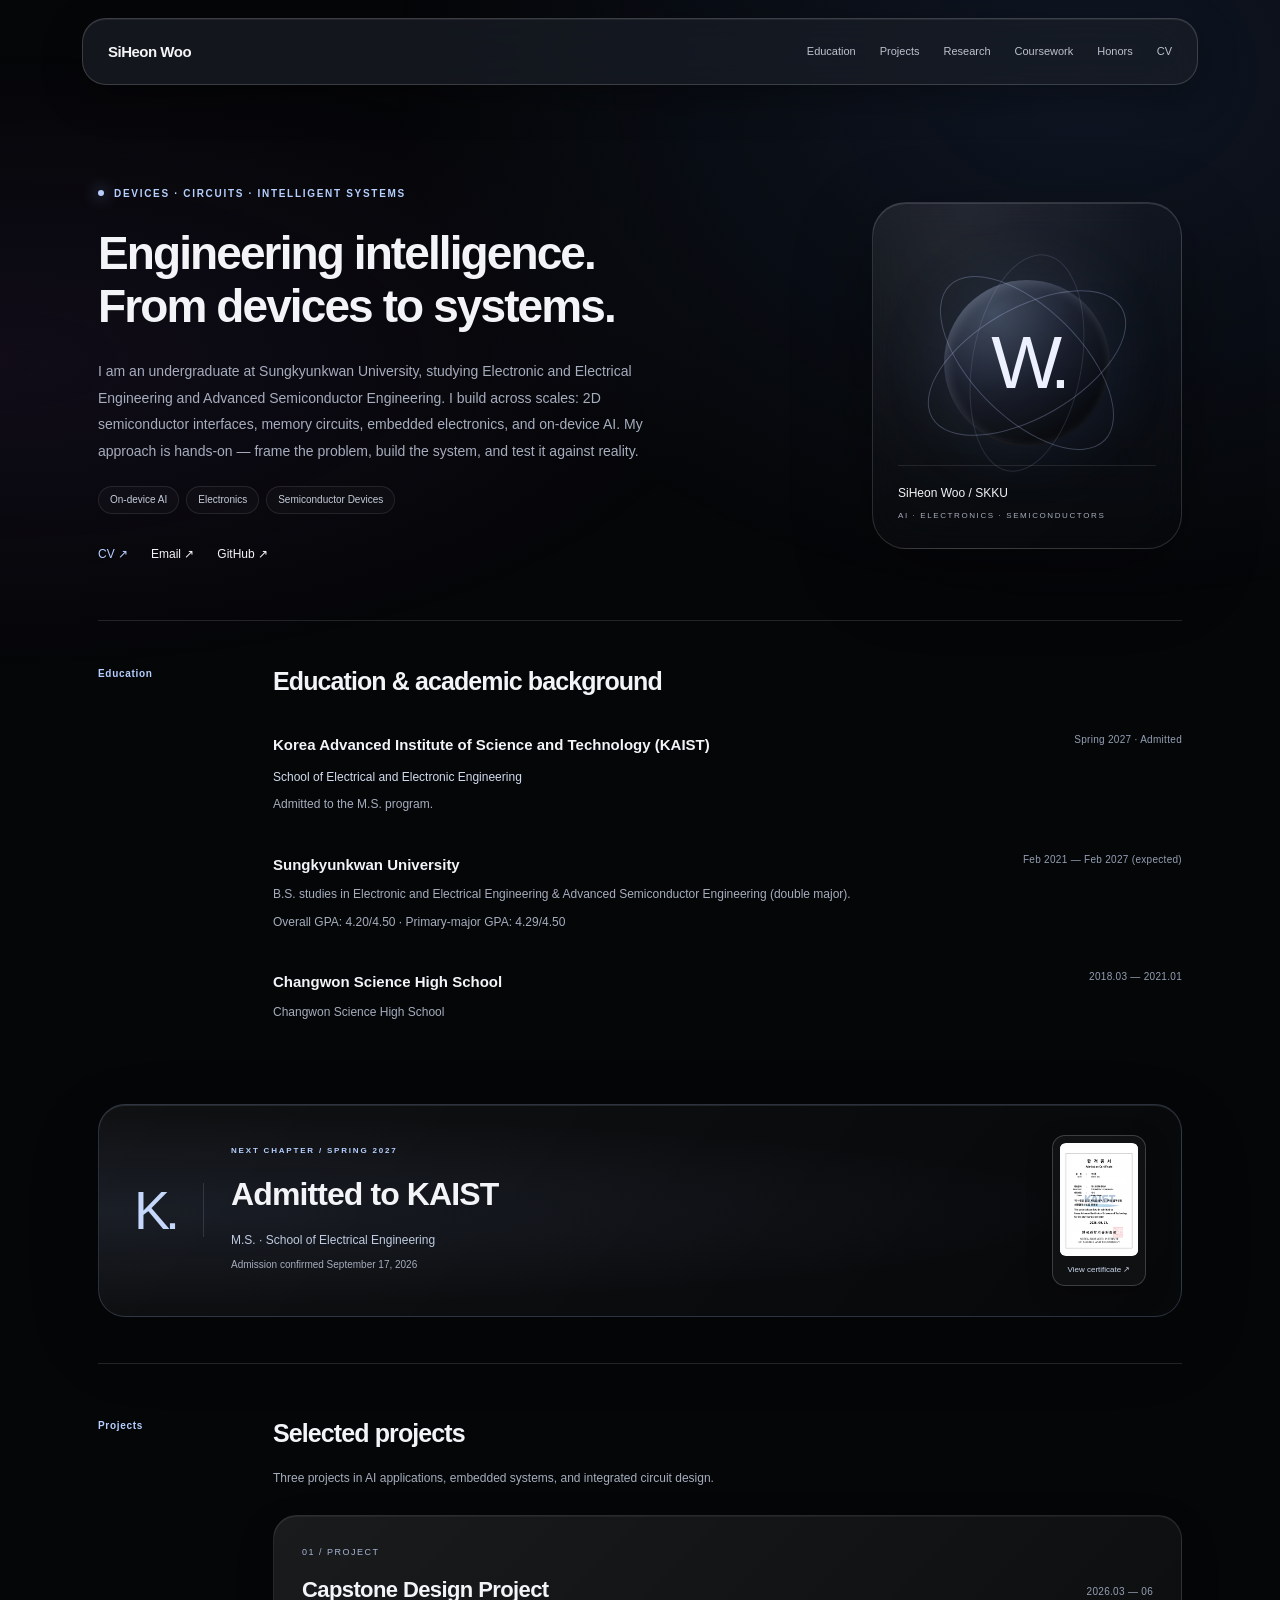
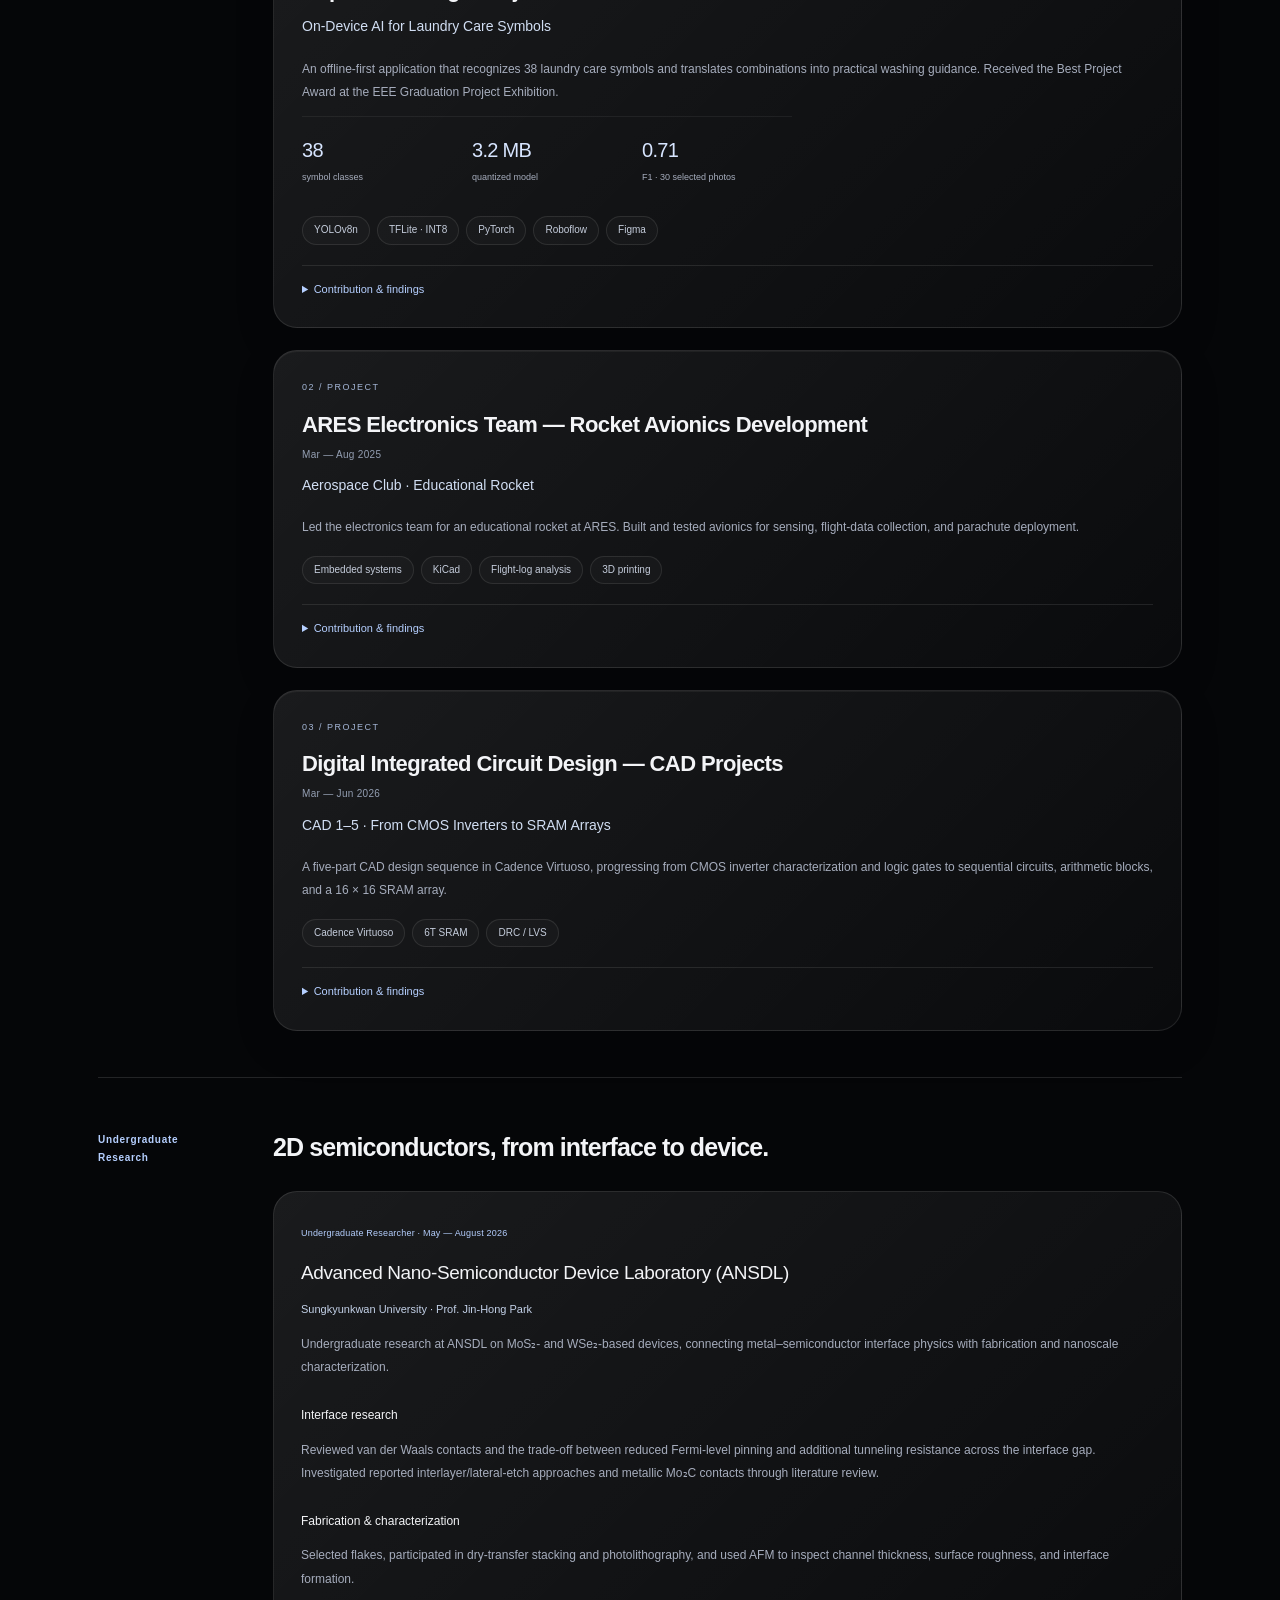
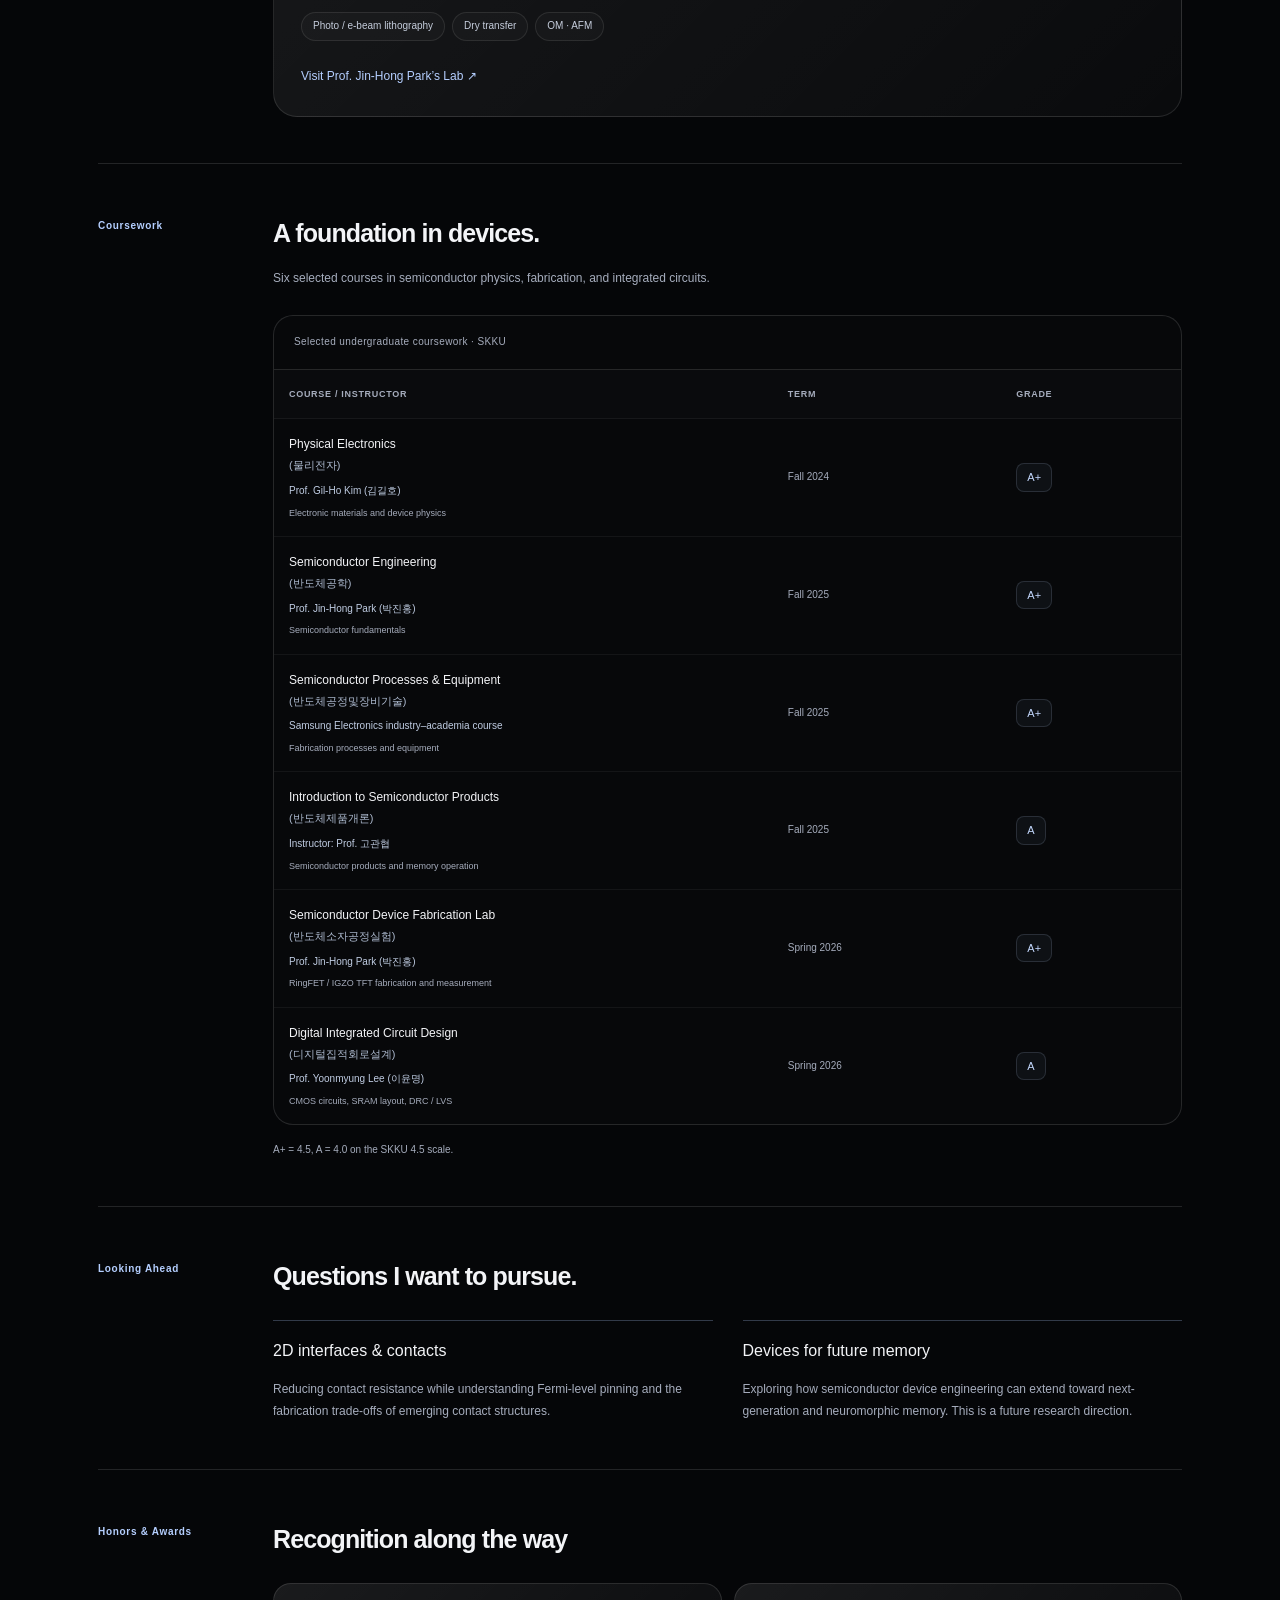
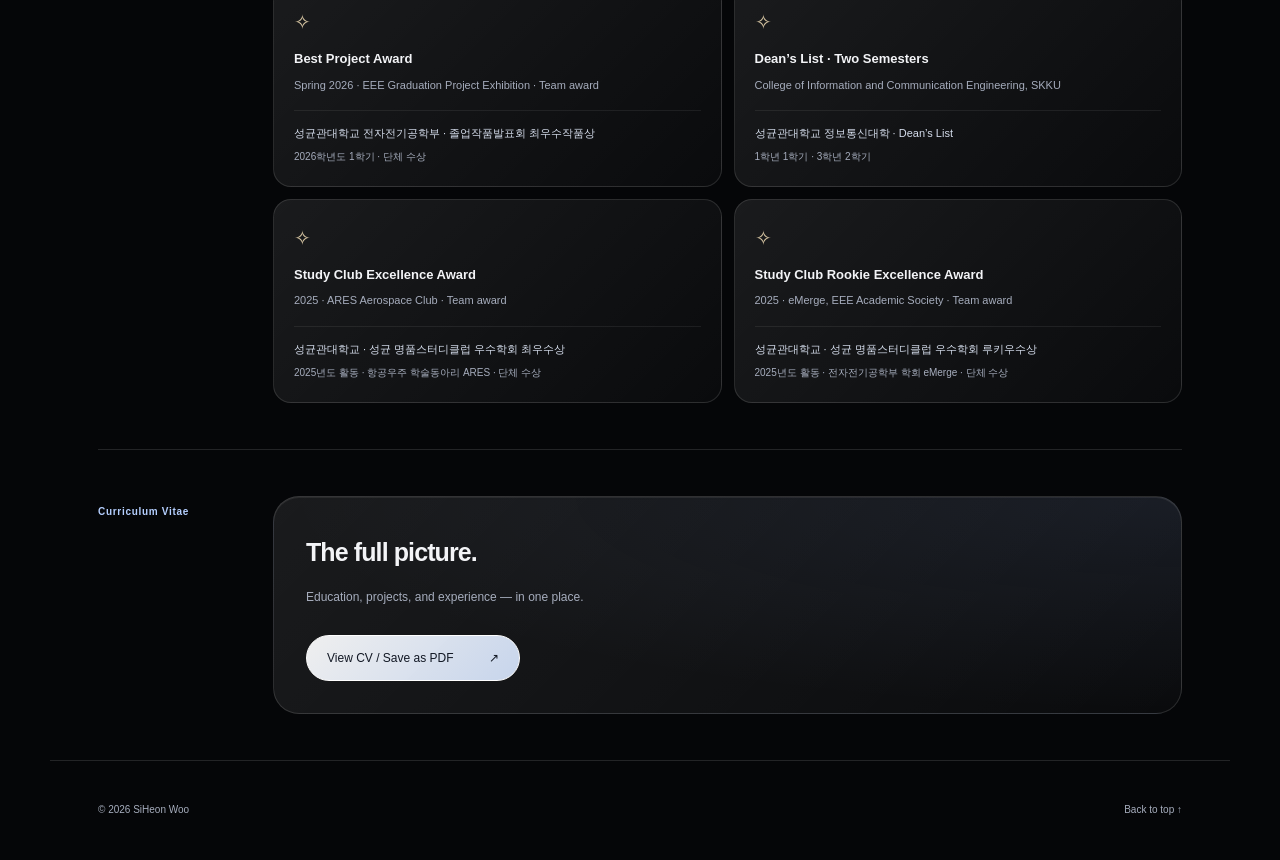
==== commit 3db0a35a: "Add files via upload" ====
--- a/index.html
+++ b/index.html
@@ -6,9 +6,9 @@
   <meta name="description" content="SiHeon Woo — Engineering portfolio spanning on-device AI, electronics, and semiconductor devices.">
   <meta name="color-scheme" content="dark">
   <title>SiHeon Woo — Portfolio</title>
-  <link rel="stylesheet" href="style.css?v=portfolio-9">
-  <script src="content.js?v=portfolio-9" defer></script>
-  <script src="script.js?v=portfolio-9" defer></script>
+  <link rel="stylesheet" href="style.css?v=portfolio-10">
+  <script src="content.js?v=portfolio-10" defer></script>
+  <script src="script.js?v=portfolio-10" defer></script>
 </head>
 <body>
   <a class="skip" href="#main">Skip to content</a>
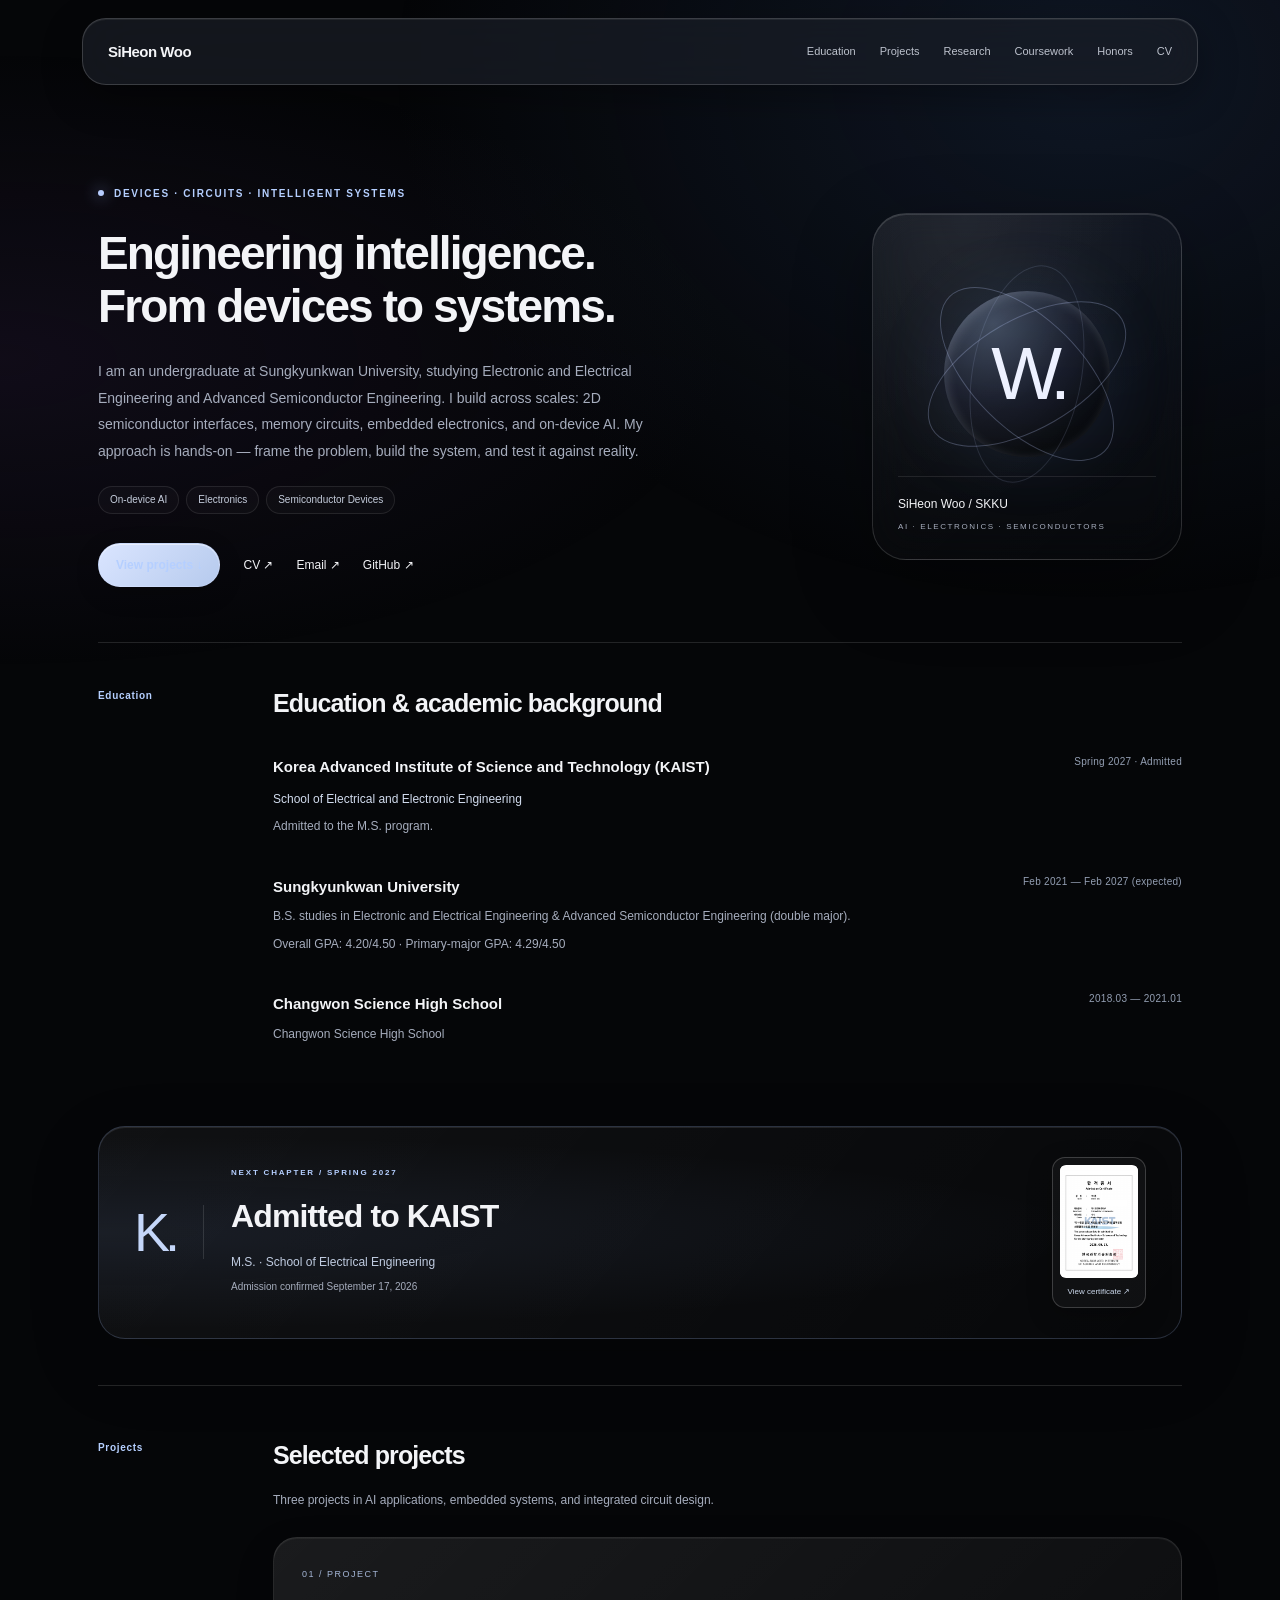
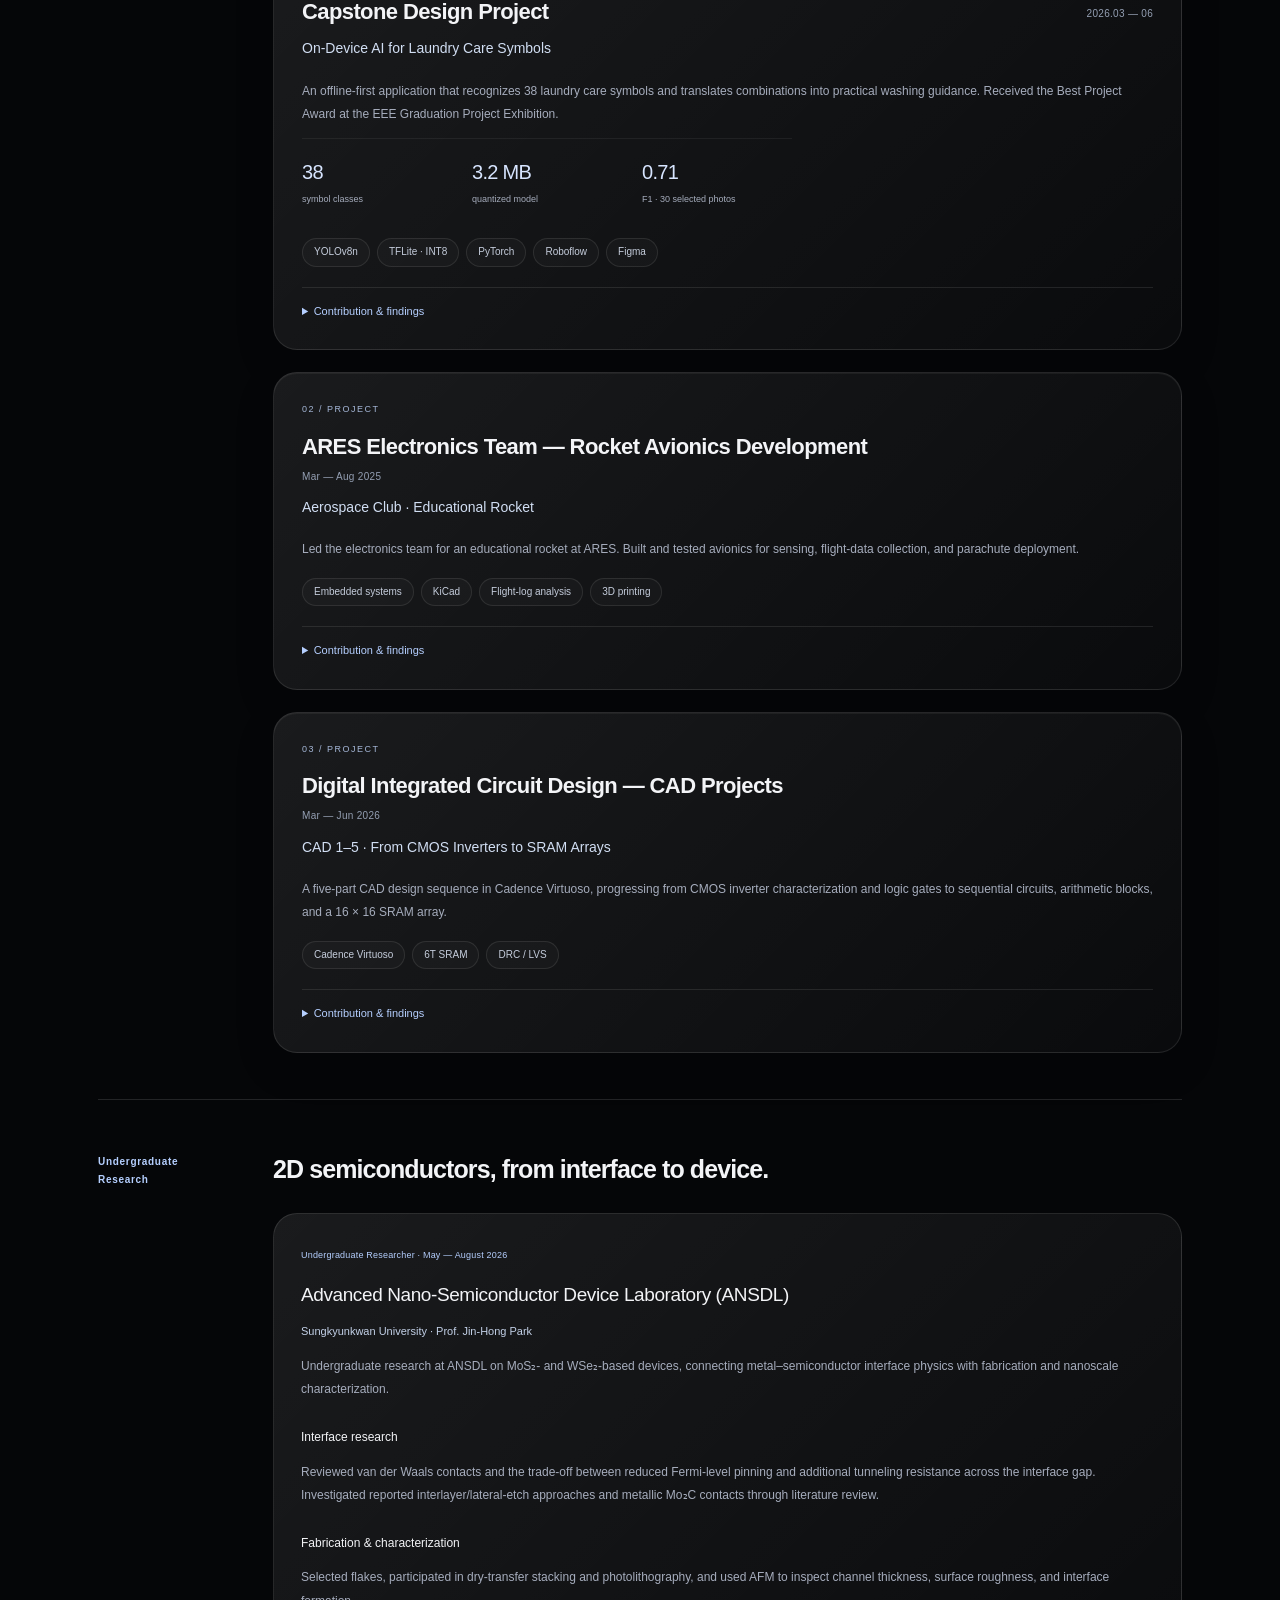
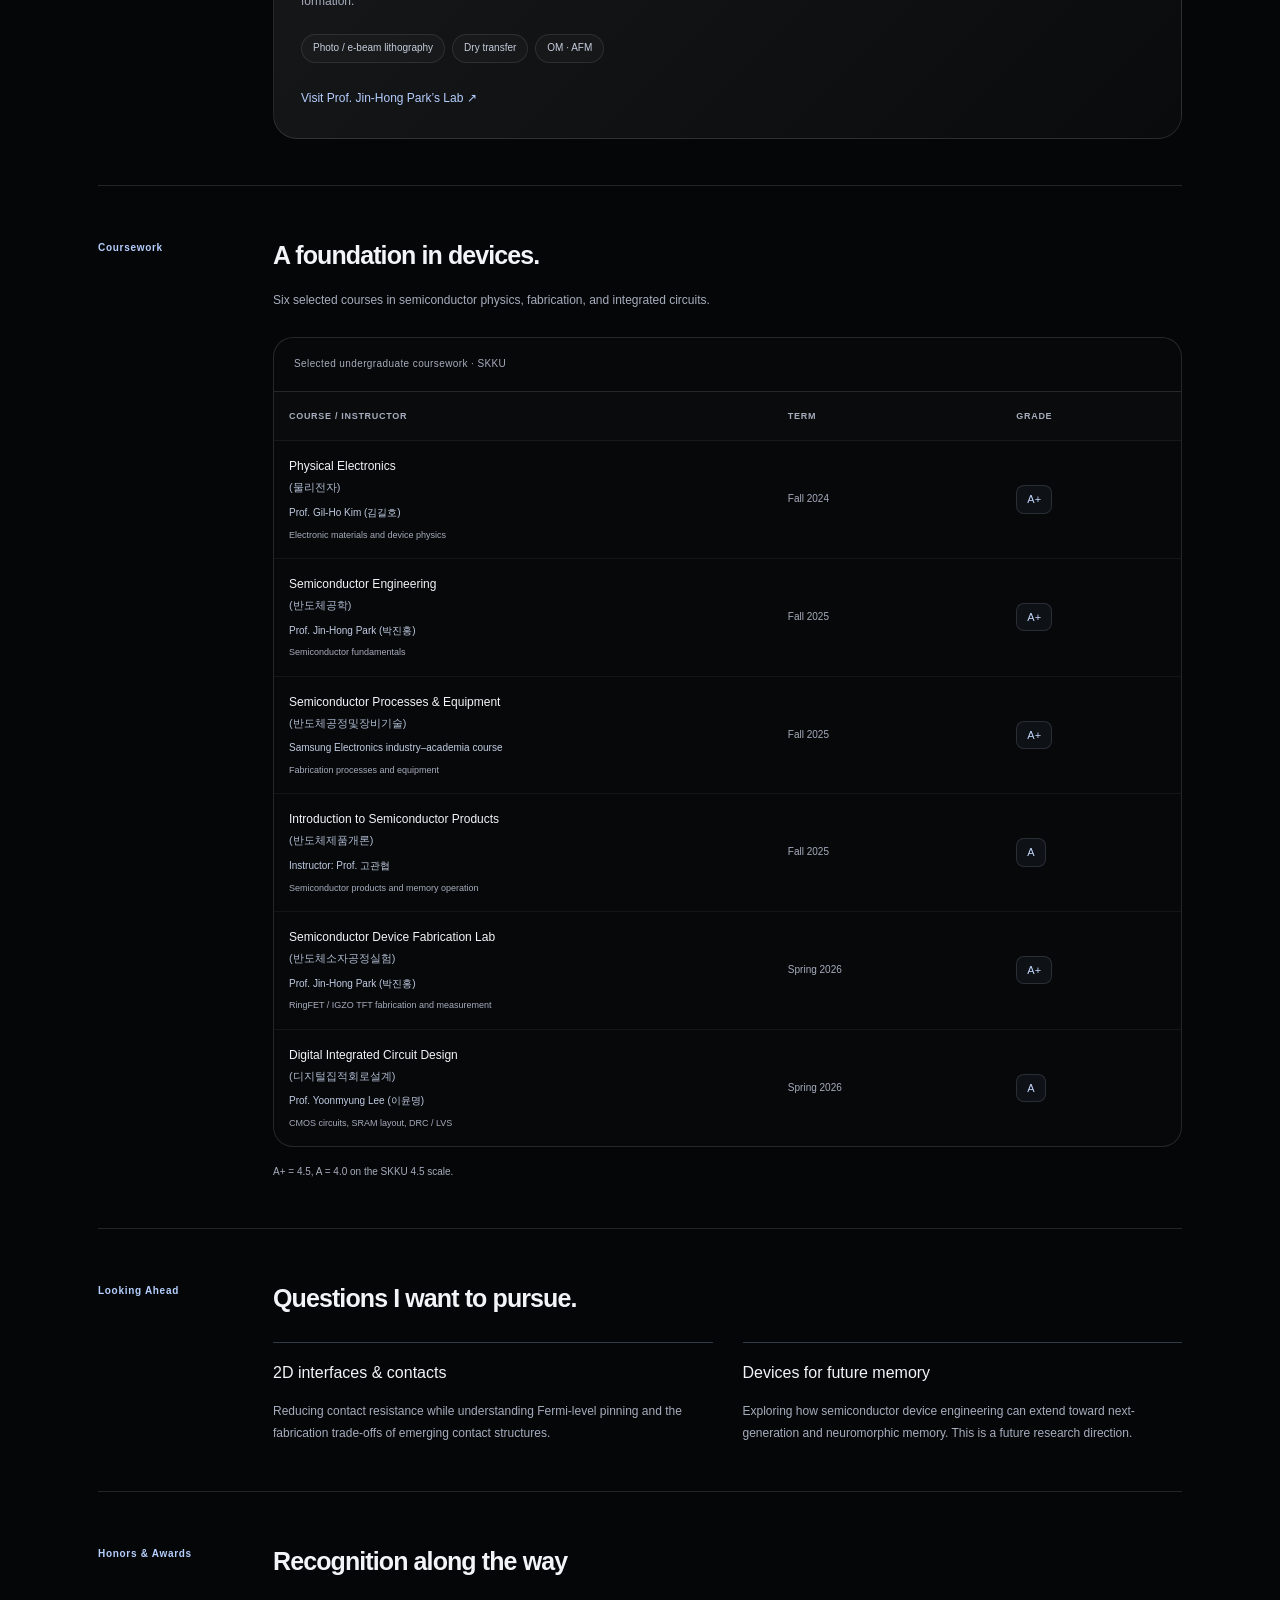
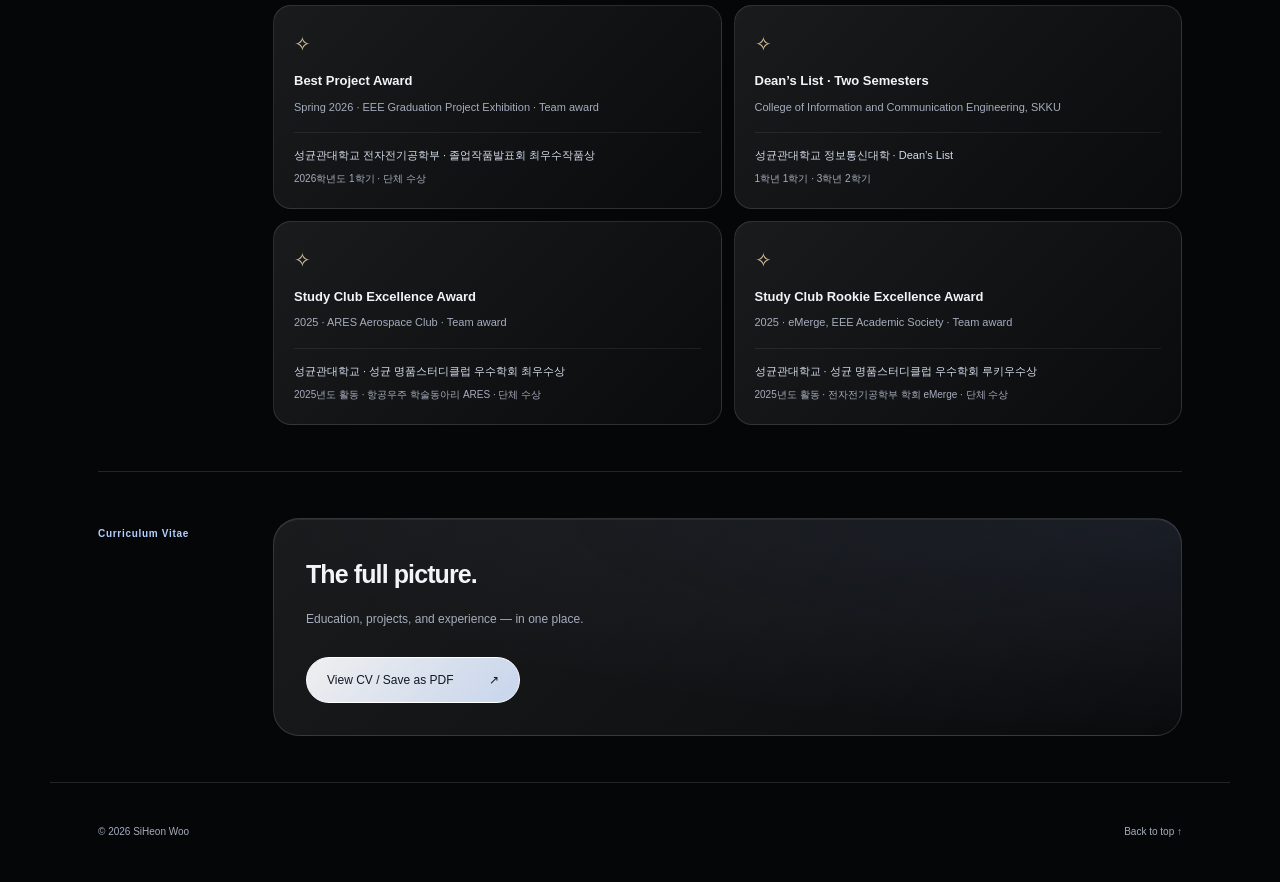
==== commit 04a61a54: "Add a prominent project shortcut to the portfolio introduction" ====
--- a/index.html
+++ b/index.html
@@ -6,9 +6,9 @@
   <meta name="description" content="SiHeon Woo — Engineering portfolio spanning on-device AI, electronics, and semiconductor devices.">
   <meta name="color-scheme" content="dark">
   <title>SiHeon Woo — Portfolio</title>
-  <link rel="stylesheet" href="style.css?v=portfolio-10">
-  <script src="content.js?v=portfolio-10" defer></script>
-  <script src="script.js?v=portfolio-10" defer></script>
+  <link rel="stylesheet" href="style.css?v=portfolio-11">
+  <script src="content.js?v=portfolio-11" defer></script>
+  <script src="script.js?v=portfolio-11" defer></script>
 </head>
 <body>
   <a class="skip" href="#main">Skip to content</a>
--- a/style.css
+++ b/style.css
@@ -24,3 +24,6 @@
 
 /* Course translations and education hierarchy */
 .course-korean{display:block;margin-top:3px}.entry .education-department{color:#d2dcee;font-size:12px;margin-top:8px}@media print{.entry .education-department{color:#222}}
+
+/* Primary action in the introduction */
+.contact{align-items:center}.contact .project-shortcut{padding:10px 17px;border:1px solid #ccdcff55;border-radius:28px;background:linear-gradient(135deg,#dae5ff,#b6caed);color:#131b2a;font-weight:600;box-shadow:inset 0 1px 0 #ffffff80,0 7px 24px #0003}.contact .project-shortcut:hover{color:#131b2a;filter:brightness(1.08)}@media(max-width:650px){.contact{flex-wrap:wrap;gap:15px 20px}}
